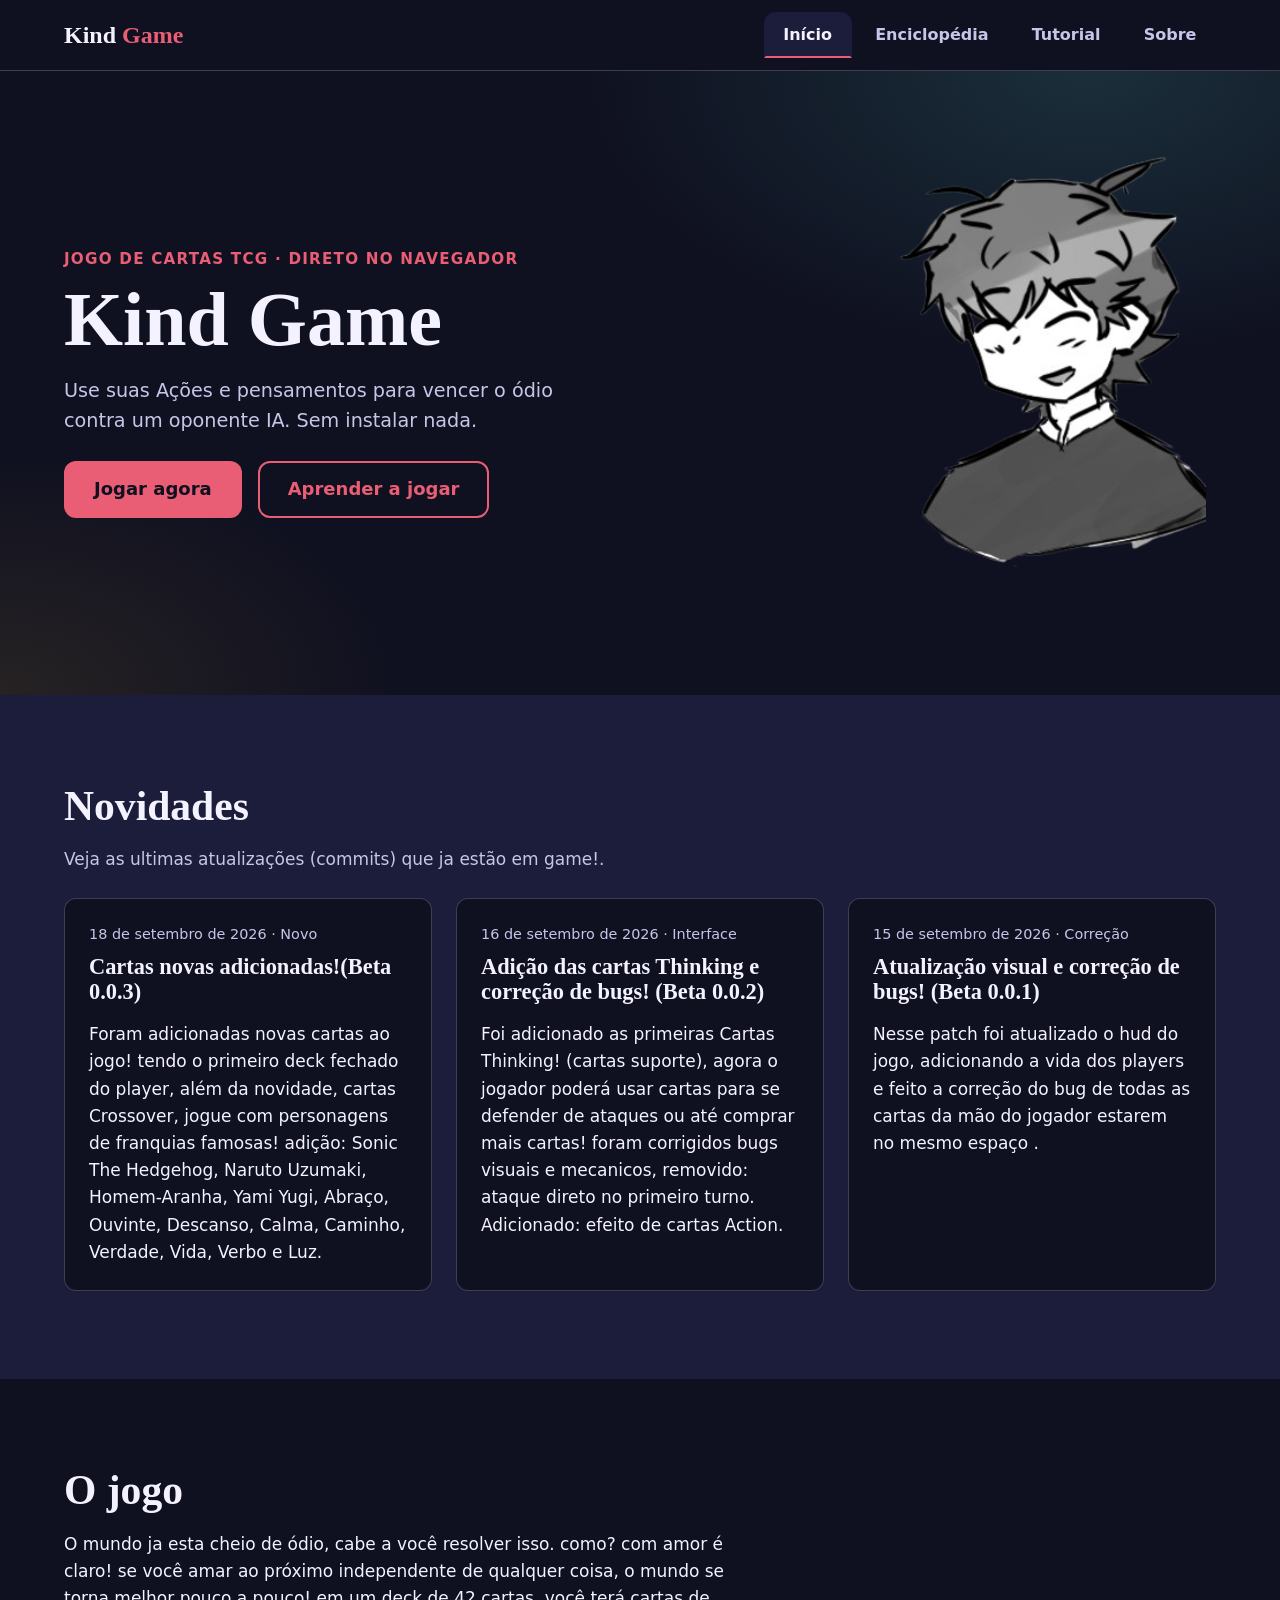
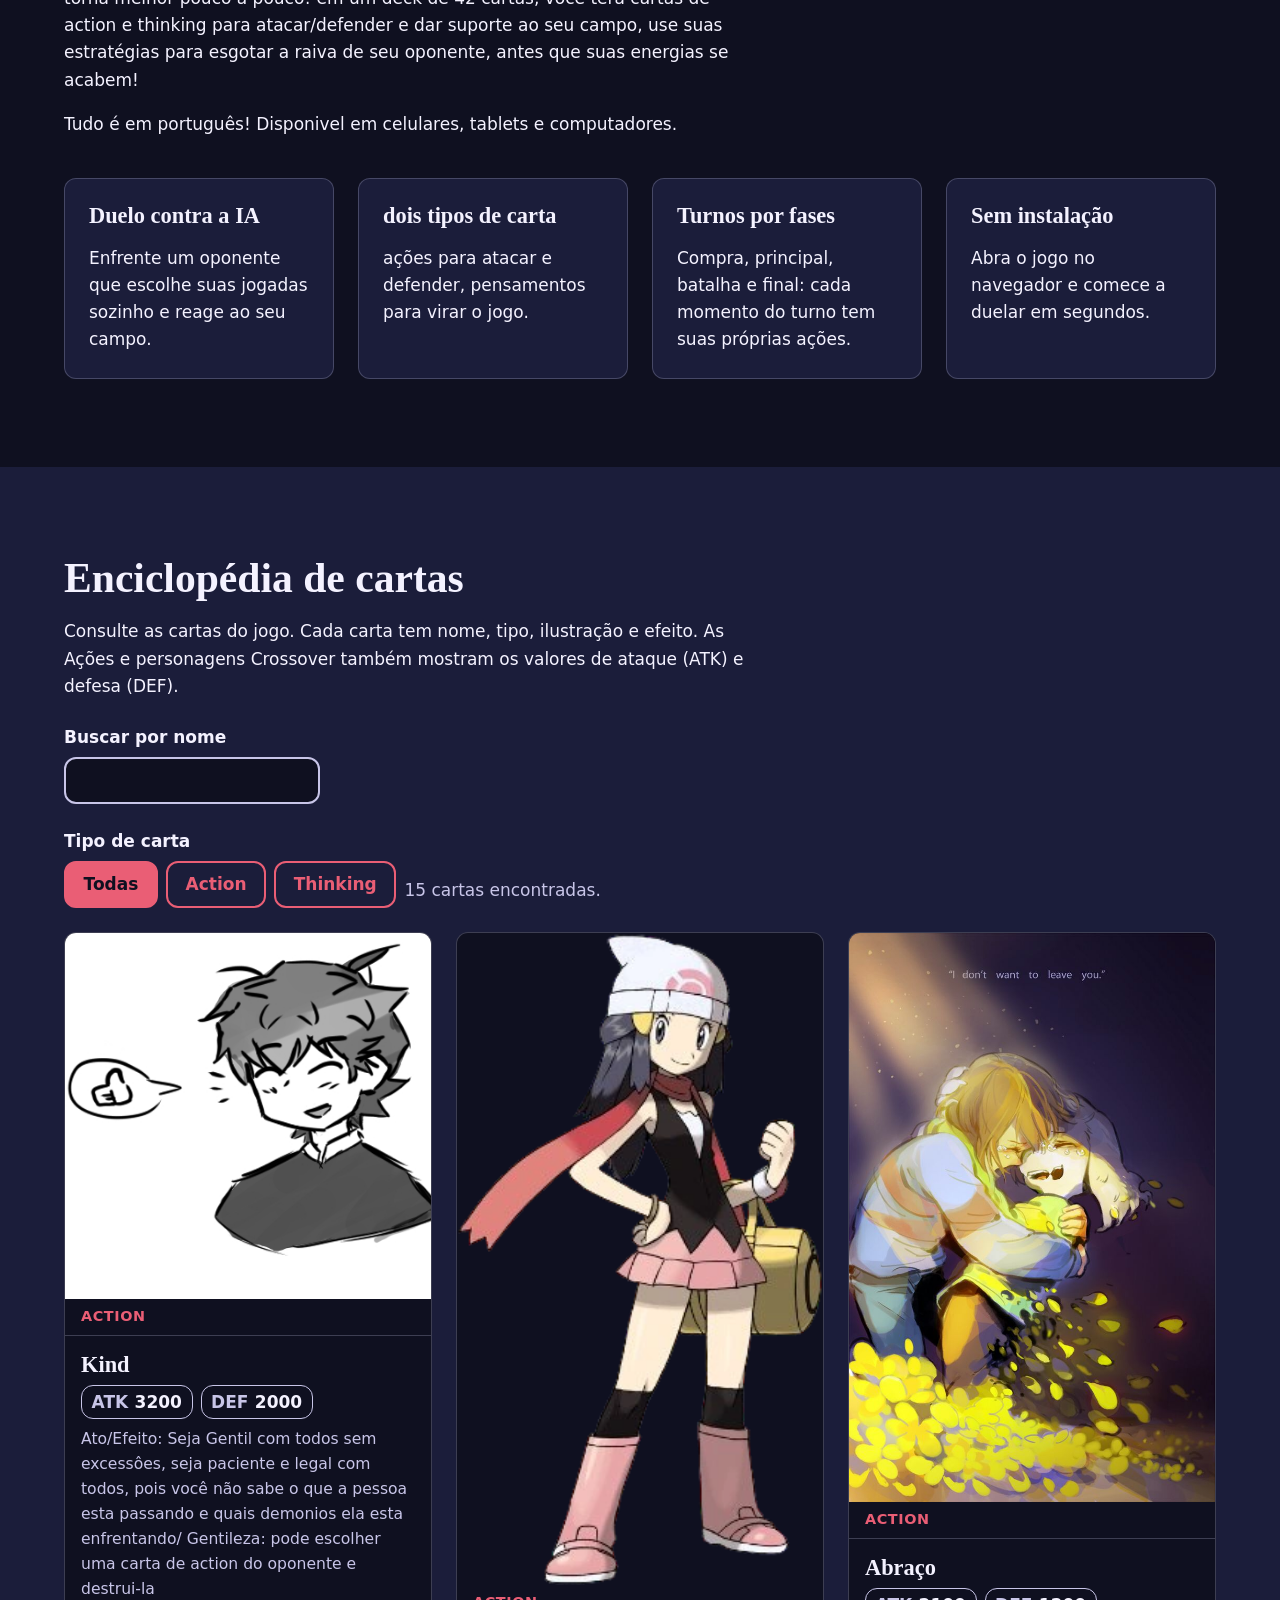
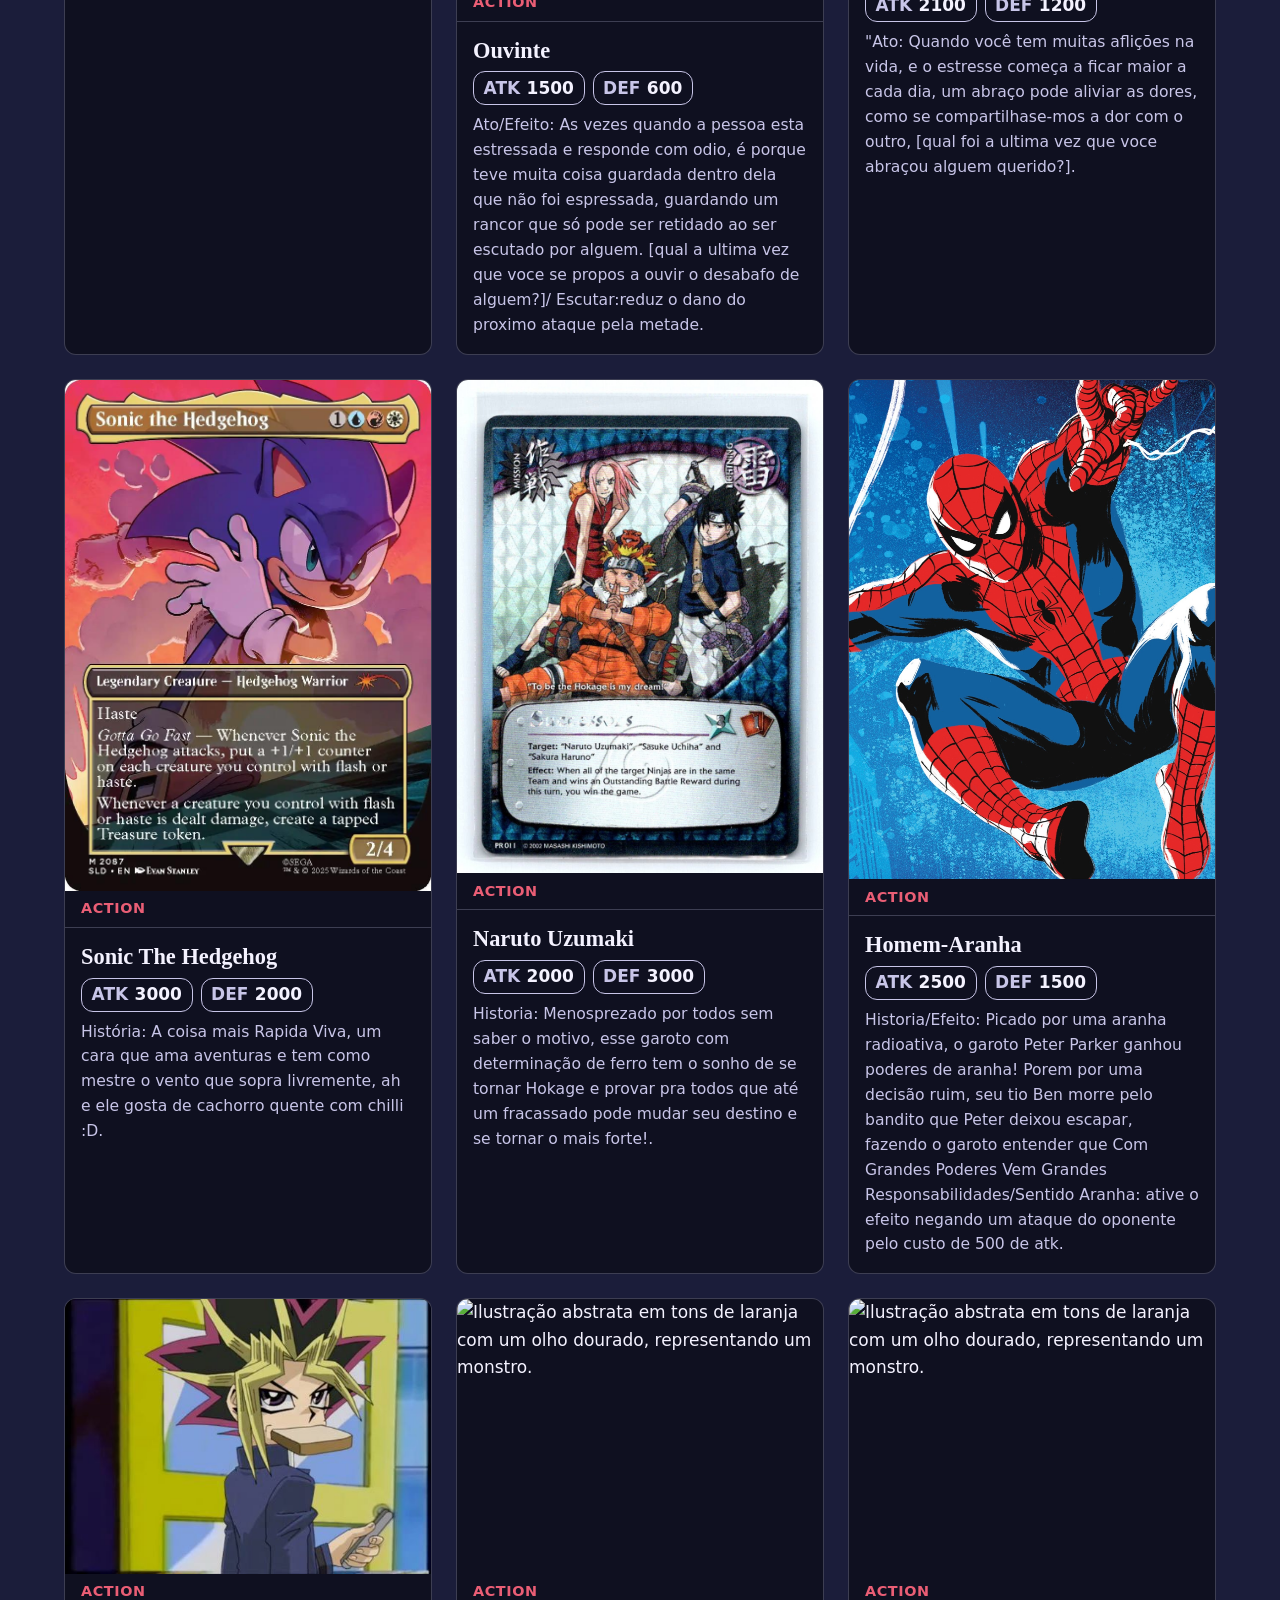
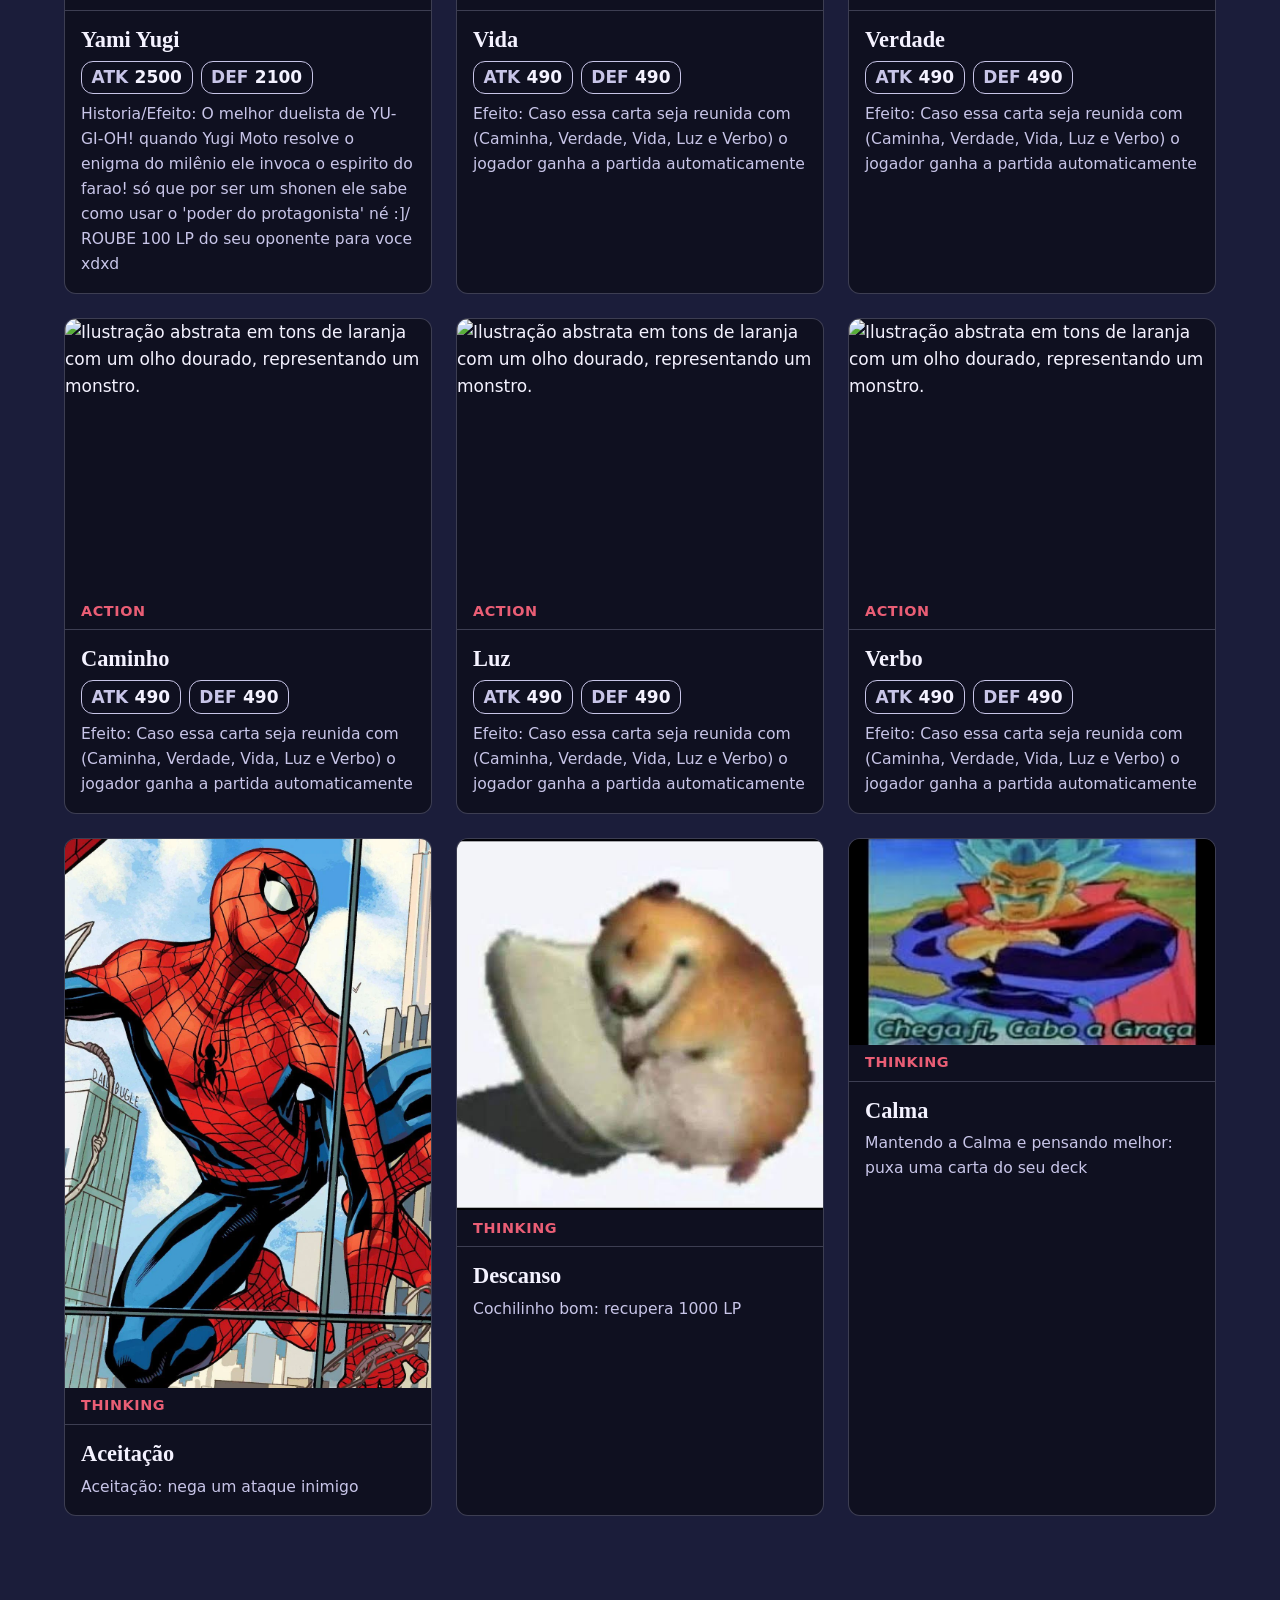
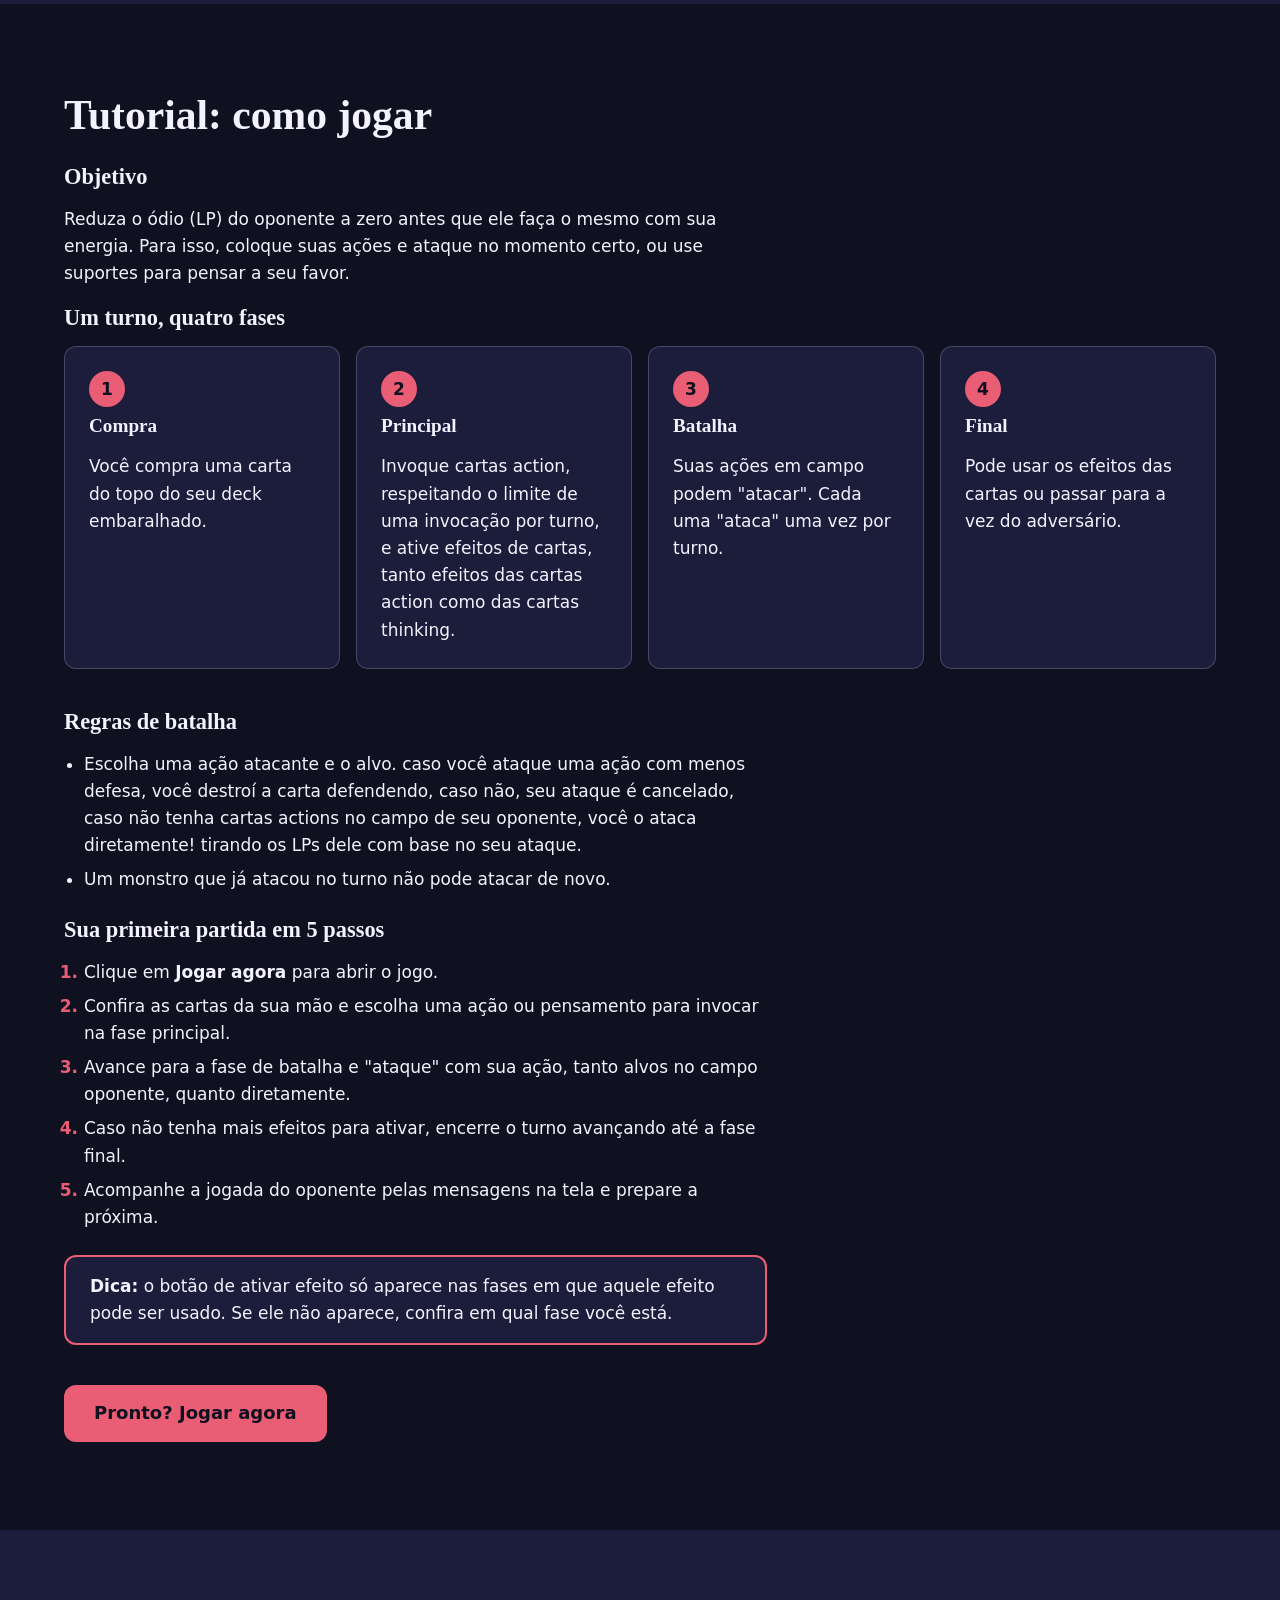
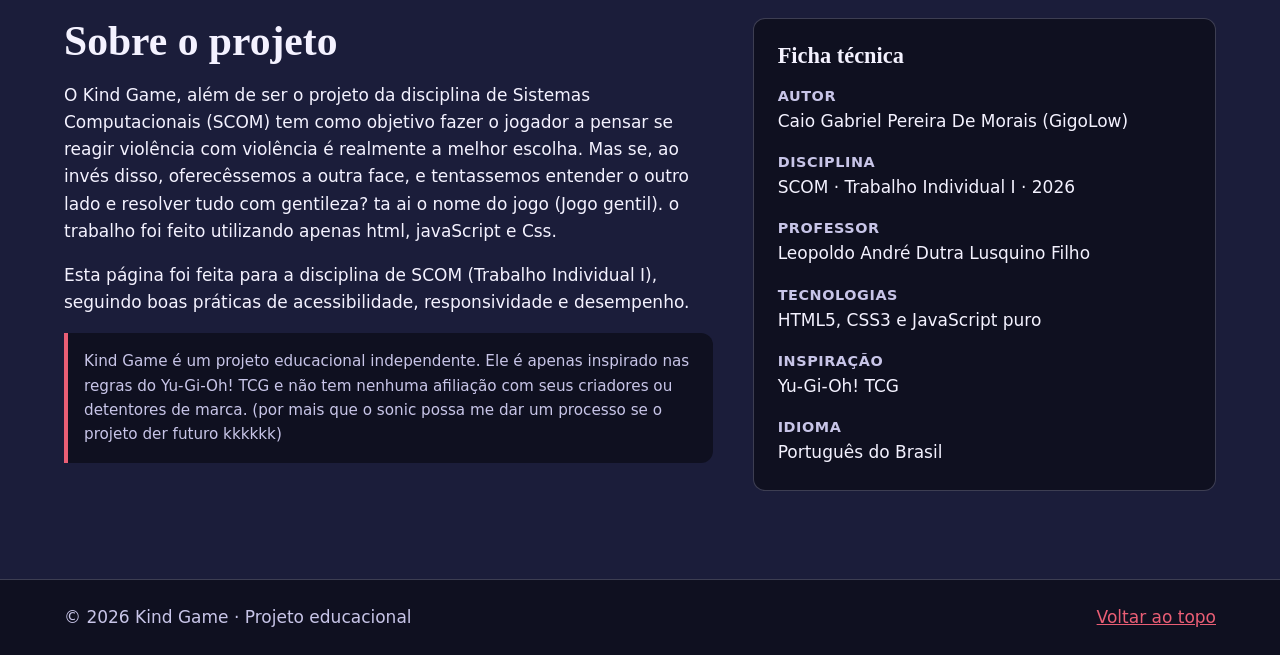
==== Kind Game/homepage.html @ 4939b81d "Nesse commit foi feito a homepage do jogo Kind Game, tendo todas as informações necessarias do jogo," ====
<!DOCTYPE html>
<html lang="pt-BR">
<head>
  <meta charset="utf-8">
  <meta name="viewport" content="width=device-width, initial-scale=1">
  <title>Kind Game </title>
  <meta name="description" content="Kind Game é um jogo de cartas colecionáveis (TCG) para jogar no navegador, inspirado em Yu-Gi-Oh!. Nesse TCG voce não lutara contra algo fisico, mas contra o odio do mundo, sua arma? apenas sua gentileza, e é tudo q você precisa!">
  <meta name="theme-color" content="#0f1020">
  <meta property="og:type" content="website">
  <meta property="og:title" content="Kind Game - Jogo de cartas estratégico no navegador">
  <meta property="og:description" content="use suas Ações e pensamentos para vencer o ódio contra um oponente IA. Sem instalar nada.">
  <link rel="icon" href="images/kind.jpg" type="image/jpg">
  <link rel="stylesheet" href="landing.css">
  <script src="landing.js" defer></script>
</head>
<body>
  <a class="pular-link" href="#conteudo">Ir para o conteúdo principal</a>

  <!-- ===================== CABEÇALHO E NAVEGAÇÃO ===================== -->
  <header class="topo">
    <div class="topo__interno container">
      <a class="marca" href="#inicio">Kind <span class="marca__destaque">Game</span></a>

      <nav class="menu" aria-label="Principal">
        <ul class="menu__lista">
          <li><a class="botao botao--menu" href="#inicio">Início</a></li>
          <li><a class="botao botao--menu" href="#enciclopedia">Enciclopédia</a></li>
          <li><a class="botao botao--menu" href="#tutorial">Tutorial</a></li>
          <li><a class="botao botao--menu" href="#sobre">Sobre</a></li>
        </ul>
      </nav>
    </div>
  </header>

  <main id="conteudo" tabindex="-1">

    <!-- ===================== INÍCIO (HERO) ===================== -->
    <section class="hero" id="inicio" aria-labelledby="titulo-hero">
      <div class="hero__grade container">
        <div class="hero__texto">
          <p class="hero__etiqueta">Jogo de cartas TCG · Direto no navegador</p>
          <h1 id="titulo-hero">Kind Game</h1>
          <p class="hero__lead">Use suas Ações e pensamentos para vencer o ódio contra um oponente IA. Sem instalar nada.</p>
          <div class="hero__acoes">
            <a class="botao botao--primario botao--grande" href="index.html">Jogar agora</a>
            <a class="botao botao--secundario botao--grande" href="#tutorial">Aprender a jogar</a>
          </div>
        </div>

        <div class="hero__imagem">
          <img src="images/kind_br.png" width="480" height="400"
               alt="São dois tipos de cartas a serem utilizadas, actions e thinkings, sendo para ataque e defesa, e suporte respectivamente.">
        </div>
      </div>
    </section>

    <!-- ===================== NOVIDADES ===================== -->
    <section class="secao secao--alt" id="novidades" aria-labelledby="titulo-novidades">
      <div class="container">
        <h2 id="titulo-novidades">Novidades</h2>
        <p class="secao__intro">Veja as ultimas atualizações (commits) que ja estão em game!.</p>

        <div class="grade grade--3">
          

          <article class="cartao">
            <p class="cartao__meta"><time datetime="2026-09-18">18 de setembro de 2026</time> · Novo</p>
            <h3>Cartas novas adicionadas!(Beta 0.0.3)</h3>
            <p>Foram adicionadas novas cartas ao jogo! tendo o primeiro deck fechado do player, além da novidade, cartas Crossover, jogue com personagens de franquias famosas! adição: Sonic The Hedgehog, Naruto Uzumaki, Homem-Aranha, Yami Yugi, Abraço, Ouvinte, Descanso, Calma, Caminho, Verdade, Vida, Verbo e Luz.</p>
          </article>

          <article class="cartao">
            <p class="cartao__meta"><time datetime="2026-09-16">16 de setembro de 2026</time> · Interface</p>
            <h3>Adição das cartas Thinking e correção de bugs! (Beta 0.0.2)</h3>
            <p>Foi adicionado as primeiras Cartas Thinking! (cartas suporte), agora o jogador poderá usar cartas para se defender de ataques ou até comprar mais cartas! foram corrigidos bugs visuais e mecanicos, removido: ataque direto no primeiro turno. Adicionado: efeito de cartas Action.</p>
          </article>

          <article class="cartao">
            <p class="cartao__meta"><time datetime="2026-09-15">15 de setembro de 2026</time> · Correção</p>
            <h3>Atualização visual e correção de bugs! (Beta 0.0.1)</h3>
            <p>Nesse patch foi atualizado o hud do jogo, adicionando a vida dos players e feito a correção do bug de todas as cartas da mão do jogador estarem no mesmo espaço .</p>
          </article>
        </div>
      </div>
    </section>

    <!-- ===================== DESCRIÇÃO DO JOGO ===================== -->
    <section class="secao" id="o-jogo" aria-labelledby="titulo-jogo">
      <div class="container">
        <h2 id="titulo-jogo">O jogo</h2>
        <div class="texto-longo">
          <p>O mundo ja esta cheio de ódio, cabe a você resolver isso. como? com amor é claro! se você amar ao próximo independente de qualquer coisa, o mundo se torna melhor pouco a pouco! em um deck de 42 cartas, você terá cartas de action e thinking para atacar/defender e dar suporte ao seu campo, use suas estratégias para esgotar a raiva de seu oponente, antes que suas energias se acabem! </p>
          <p>Tudo é em português! Disponivel em celulares, tablets e computadores.</p>
        </div>

        <ul class="grade grade--4 lista-recursos">
          <li class="cartao">
            <h3>Duelo contra a IA</h3>
            <p>Enfrente um oponente que escolhe suas jogadas sozinho e reage ao seu campo.</p>
          </li>
          <li class="cartao">
            <h3>dois tipos de carta</h3>
            <p>ações para atacar e defender, pensamentos para virar o jogo.</p>
          </li>
          <li class="cartao">
            <h3>Turnos por fases</h3>
            <p>Compra, principal, batalha e final: cada momento do turno tem suas próprias ações.</p>
          </li>
          <li class="cartao">
            <h3>Sem instalação</h3>
            <p>Abra o jogo no navegador e comece a duelar em segundos.</p>
          </li>
        </ul>
      </div>
    </section>

    <!-- ===================== ENCICLOPÉDIA DE CARTAS ===================== -->
    <section class="secao secao--alt" id="enciclopedia" aria-labelledby="titulo-enciclopedia">
      <div class="container">
        <h2 id="titulo-enciclopedia">Enciclopédia de cartas</h2>
        <div class="texto-longo">
          <p>Consulte as cartas do jogo. Cada carta tem nome, tipo, ilustração e efeito. As Ações e personagens Crossover também mostram os valores de ataque (ATK) e defesa (DEF).</p>
        </div>

        <!-- Os filtros ficam ocultos até o JavaScript carregar (melhoria progressiva). -->
        <form class="filtros" id="filtros" aria-label="Filtrar cartas" hidden>
          <div class="campo">
            <label for="busca-carta">Buscar por nome</label>
            <input type="search" id="busca-carta" name="busca" autocomplete="off">
          </div>

          <fieldset class="filtros__tipos">
            <legend>Tipo de carta</legend>
            <button type="button" class="botao botao--filtro" data-filtro="todas" aria-pressed="true">Todas</button>
            <button type="button" class="botao botao--filtro" data-filtro="Action" aria-pressed="false">Action</button>
            <button type="button" class="botao botao--filtro" data-filtro="pensamentos" aria-pressed="false">Thinking</button>
        </form>
        <p class="filtros__resultado" id="resultado-filtro" role="status"></p>

        <!-- TROCAR: cartas de exemplo. Copie aqui os dados reais do seu catálogo (cards.js). -->
        <div class="grade grade--cartas" id="lista-cartas">

          <article class="carta" data-tipo="Action">
            <figure class="carta__figura">
              <img src="images/kind.jpg" width="320" height="240" loading="lazy"
                   alt="Ilustração abstrata em tons de laranja com um olho dourado, representando um monstro.">
              <figcaption class="carta__tipo">Action </figcaption>
            </figure>
            <div class="carta__corpo">
              <h3 class="carta__nome">Kind</h3>
              <dl class="carta__stats">
                <div><dt>ATK</dt><dd>3200</dd></div>
                <div><dt>DEF</dt><dd>2000</dd></div>
              </dl>
              <p class="carta__efeito">Ato/Efeito: Seja Gentil com todos sem excessôes, seja paciente e legal com todos, pois você não sabe o que a pessoa esta passando e quais demonios ela esta enfrentando/ Gentileza: pode escolher uma carta de action do oponente e destrui-la</p>
            </div>
          </article>

          <article class="carta" data-tipo="Action">
            <figure class="carta__figura">
              <img src="images/escutar.webp" width="320" height="240" loading="lazy"
                   alt="Ilustração abstrata em tons de laranja com um olho dourado, representando um monstro.">
              <figcaption class="carta__tipo">Action</figcaption>
            </figure>
            <div class="carta__corpo">
              <h3 class="carta__nome">Ouvinte</h3>
              <dl class="carta__stats">
                <div><dt>ATK</dt><dd>1500</dd></div>
                <div><dt>DEF</dt><dd>600</dd></div>
              </dl>
              <p class="carta__efeito">Ato/Efeito: As vezes quando a pessoa esta estressada e responde com odio, é porque teve muita coisa guardada dentro dela que não foi espressada, guardando um rancor que só pode ser retidado ao ser escutado por alguem. [qual a ultima vez que voce se propos a ouvir o desabafo de alguem?]/ Escutar:reduz o dano do proximo ataque pela metade.</p>
            </div>
          </article>

          <article class="carta" data-tipo="Action">
            <figure class="carta__figura">
              <img src="images/abraco.jpg" width="320" height="240" loading="lazy"
                   alt="Ilustração abstrata em tons de laranja com um olho dourado, representando um monstro.">
              <figcaption class="carta__tipo">Action</figcaption>
            </figure>
            <div class="carta__corpo">
              <h3 class="carta__nome">Abraço</h3>
              <dl class="carta__stats">
                <div><dt>ATK</dt><dd>2100</dd></div>
                <div><dt>DEF</dt><dd>1200</dd></div>
              </dl>
              <p class="carta__efeito">"Ato: Quando você tem muitas aflições na vida, e o estresse começa a ficar maior a cada dia, um abraço pode aliviar as dores, como se compartilhase-mos a dor com o outro, [qual foi a ultima vez que voce abraçou alguem querido?].</p>
            </div>
          </article>

           <article class="carta" data-tipo="Action">
            <figure class="carta__figura">
              <img src="images/soniccard.jpg" width="320" height="240" loading="lazy"
                   alt="Ilustração abstrata em tons de laranja com um olho dourado, representando um monstro.">
              <figcaption class="carta__tipo">Action</figcaption>
            </figure>
            <div class="carta__corpo">
              <h3 class="carta__nome">Sonic The Hedgehog</h3>
              <dl class="carta__stats">
                <div><dt>ATK</dt><dd>3000</dd></div>
                <div><dt>DEF</dt><dd>2000</dd></div>
              </dl>
              <p class="carta__efeito">História: A coisa mais Rapida Viva, um cara que ama aventuras e tem como mestre o vento que sopra livremente, ah e ele gosta de cachorro quente com chilli :D.</p>
            </div>
          </article>

           <article class="carta" data-tipo="Action">
            <figure class="carta__figura">
              <img src="images/narutocard.jpg" width="320" height="240" loading="lazy"
                   alt="Ilustração abstrata em tons de laranja com um olho dourado, representando um monstro.">
              <figcaption class="carta__tipo">Action</figcaption>
            </figure>
            <div class="carta__corpo">
              <h3 class="carta__nome">Naruto Uzumaki</h3>
              <dl class="carta__stats">
                <div><dt>ATK</dt><dd>2000</dd></div>
                <div><dt>DEF</dt><dd>3000</dd></div>
              </dl>
              <p class="carta__efeito">Historia: Menosprezado por todos sem saber o motivo, esse garoto com determinação de ferro tem o sonho de se tornar Hokage e provar pra todos que até um fracassado pode mudar seu destino e se tornar o mais forte!.</p>
            </div>
          </article>

          <article class="carta" data-tipo="Action">
            <figure class="carta__figura">
              <img src="images/Aranha.webp" width="320" height="240" loading="lazy"
                   alt="Ilustração abstrata em tons de laranja com um olho dourado, representando um monstro.">
              <figcaption class="carta__tipo">Action</figcaption>
            </figure>
            <div class="carta__corpo">
              <h3 class="carta__nome">Homem-Aranha</h3>
              <dl class="carta__stats">
                <div><dt>ATK</dt><dd>2500</dd></div>
                <div><dt>DEF</dt><dd>1500</dd></div>
              </dl>
              <p class="carta__efeito">Historia/Efeito: Picado por uma aranha radioativa, o garoto Peter Parker ganhou poderes de aranha! Porem por uma decisão ruim, seu tio Ben morre pelo bandito que Peter deixou escapar, fazendo o garoto entender que Com Grandes Poderes Vem Grandes Responsabilidades/Sentido Aranha: ative o efeito negando um ataque do oponente pelo custo de 500 de atk.</p>
            </div>
          </article>

           <article class="carta" data-tipo="Action">
            <figure class="carta__figura">
              <img src="images/YUGI.jpg" width="320" height="240" loading="lazy"
                   alt="Ilustração abstrata em tons de laranja com um olho dourado, representando um monstro.">
              <figcaption class="carta__tipo">Action</figcaption>
            </figure>
            <div class="carta__corpo">
              <h3 class="carta__nome">Yami Yugi</h3>
              <dl class="carta__stats">
                <div><dt>ATK</dt><dd>2500</dd></div>
                <div><dt>DEF</dt><dd>2100</dd></div>
              </dl>
              <p class="carta__efeito">Historia/Efeito: O melhor duelista de YU-GI-OH! quando Yugi Moto resolve o enigma do milênio ele invoca o espirito do farao! só que por ser um shonen ele sabe como usar o 'poder do protagonista' né :]/ ROUBE 100 LP do seu oponente para voce xdxd</p>
            </div>
          </article>

           <article class="carta" data-tipo="Action">
            <figure class="carta__figura">
              <img src="images/vida.jpg" width="320" height="240" loading="lazy"
                   alt="Ilustração abstrata em tons de laranja com um olho dourado, representando um monstro.">
              <figcaption class="carta__tipo">Action</figcaption>
            </figure>
            <div class="carta__corpo">
              <h3 class="carta__nome">Vida</h3>
              <dl class="carta__stats">
                <div><dt>ATK</dt><dd>490</dd></div>
                <div><dt>DEF</dt><dd>490</dd></div>
              </dl>
              <p class="carta__efeito">Efeito: Caso essa carta seja reunida com (Caminha, Verdade, Vida, Luz e Verbo) o jogador ganha a partida automaticamente</p>
            </div>
          </article>

           <article class="carta" data-tipo="Action">
            <figure class="carta__figura">
              <img src="images/verdade.jpg" width="320" height="240" loading="lazy"
                   alt="Ilustração abstrata em tons de laranja com um olho dourado, representando um monstro.">
              <figcaption class="carta__tipo">Action</figcaption>
            </figure>
            <div class="carta__corpo">
              <h3 class="carta__nome">Verdade</h3>
              <dl class="carta__stats">
                <div><dt>ATK</dt><dd>490</dd></div>
                <div><dt>DEF</dt><dd>490</dd></div>
              </dl>
              <p class="carta__efeito">Efeito: Caso essa carta seja reunida com (Caminha, Verdade, Vida, Luz e Verbo) o jogador ganha a partida automaticamente</p>
            </div>
          </article>

           <article class="carta" data-tipo="Action">
            <figure class="carta__figura">
              <img src="images/caminho.jpg" width="320" height="240" loading="lazy"
                   alt="Ilustração abstrata em tons de laranja com um olho dourado, representando um monstro.">
              <figcaption class="carta__tipo">Action</figcaption>
            </figure>
            <div class="carta__corpo">
              <h3 class="carta__nome">Caminho</h3>
              <dl class="carta__stats">
                <div><dt>ATK</dt><dd>490</dd></div>
                <div><dt>DEF</dt><dd>490</dd></div>
              </dl>
              <p class="carta__efeito">Efeito: Caso essa carta seja reunida com (Caminha, Verdade, Vida, Luz e Verbo) o jogador ganha a partida automaticamente</p>
            </div>
          </article>

           <article class="carta" data-tipo="Action">
            <figure class="carta__figura">
              <img src="images/luz.jpg" width="320" height="240" loading="lazy"
                   alt="Ilustração abstrata em tons de laranja com um olho dourado, representando um monstro.">
              <figcaption class="carta__tipo">Action</figcaption>
            </figure>
            <div class="carta__corpo">
              <h3 class="carta__nome">Luz</h3>
              <dl class="carta__stats">
                <div><dt>ATK</dt><dd>490</dd></div>
                <div><dt>DEF</dt><dd>490</dd></div>
              </dl>
              <p class="carta__efeito">Efeito: Caso essa carta seja reunida com (Caminha, Verdade, Vida, Luz e Verbo) o jogador ganha a partida automaticamente</p>
            </div>
          </article>

           <article class="carta" data-tipo="Action">
            <figure class="carta__figura">
              <img src="images/verbo.jpg" width="320" height="240" loading="lazy"
                   alt="Ilustração abstrata em tons de laranja com um olho dourado, representando um monstro.">
              <figcaption class="carta__tipo">Action</figcaption>
            </figure>
            <div class="carta__corpo">
              <h3 class="carta__nome">Verbo</h3>
              <dl class="carta__stats">
                <div><dt>ATK</dt><dd>490</dd></div>
                <div><dt>DEF</dt><dd>490</dd></div>
              </dl>
              <p class="carta__efeito">Efeito: Caso essa carta seja reunida com (Caminha, Verdade, Vida, Luz e Verbo) o jogador ganha a partida automaticamente</p>
            </div>
          </article>

          <article class="carta" data-tipo="pensamentos">
            <figure class="carta__figura">
              <img src="images/aceitacao.webp" width="320" height="240" loading="lazy"
                   alt="Ilustração abstrata em tons de verde-água com uma estrela de cinco pontas dentro de círculos, representando uma magia.">
              <figcaption class="carta__tipo">Thinking</figcaption>
            </figure>
            <div class="carta__corpo">
              <h3 class="carta__nome">Aceitação</h3>
              <p class="carta__efeito">Aceitação: nega um ataque inimigo</p>
            </div>
          </article>

          <article class="carta" data-tipo="pensamentos">
            <figure class="carta__figura">
              <img src="images/descanso.jpg" width="320" height="240" loading="lazy"
                   alt="Ilustração abstrata em tons de verde-água com uma estrela de cinco pontas dentro de círculos, representando uma magia.">
              <figcaption class="carta__tipo">Thinking</figcaption>
            </figure>
            <div class="carta__corpo">
              <h3 class="carta__nome">Descanso</h3>
              <p class="carta__efeito">Cochilinho bom: recupera 1000 LP</p>
            </div>
          </article>

          <article class="carta" data-tipo="pensamentos">
            <figure class="carta__figura">
              <img src="images/calma.jpg" width="320" height="240" loading="lazy"
                   alt="Ilustração abstrata em tons de roxo com um círculo escuro cercado de pontas, representando uma armadilha.">
              <figcaption class="carta__tipo">Thinking</figcaption>
            </figure>
            <div class="carta__corpo">
              <h3 class="carta__nome">Calma</h3>
              <p class="carta__efeito">Mantendo a Calma e pensando melhor: puxa uma carta do seu deck</p>
            </div>
          </article>

        </div>
      </div>
    </section>

    <!-- ===================== TUTORIAL / COMO JOGAR ===================== -->
    <section class="secao" id="tutorial" aria-labelledby="titulo-tutorial">
      <div class="container">
        <h2 id="titulo-tutorial">Tutorial: como jogar</h2>

        <div class="texto-longo">
          <h3>Objetivo</h3>
          <p>Reduza o ódio (LP) do oponente a zero antes que ele faça o mesmo com sua energia. Para isso, coloque suas ações e ataque no momento certo, ou use suportes para pensar a seu favor.</p>
        </div>

        <h3>Um turno, quatro fases</h3>
        <ol class="fases" role="list">
          <li class="cartao">
            <h4>Compra</h4>
            <p>Você compra uma carta do topo do seu deck embaralhado.</p>
          </li>
          <li class="cartao">
            <h4>Principal</h4>
            <p>Invoque cartas action, respeitando o limite de uma invocação por turno, e ative efeitos de cartas, tanto efeitos das cartas action como das cartas thinking.</p>
          </li>
          <li class="cartao">
            <h4>Batalha</h4>
            <p>Suas ações em campo podem "atacar". Cada uma "ataca" uma vez por turno.</p>
          </li>
          <li class="cartao">
            <h4>Final</h4>
            <p>Pode usar os efeitos das cartas ou passar para a vez do adversário.</p>
          </li>
        </ol>

        <div class="texto-longo">
          <h3>Regras de batalha</h3>
          <ul>
            <li>Escolha uma ação atacante e o alvo. caso você ataque uma ação com menos defesa, você destroí a carta defendendo, caso não, seu ataque é cancelado, caso não tenha cartas actions no campo de seu oponente, você o ataca diretamente! tirando os LPs dele com base no seu ataque.</li>
            <li>Um monstro que já atacou no turno não pode atacar de novo.</li>
          </ul>

          <h3>Sua primeira partida em 5 passos</h3>
          <ol class="passos">
            <li>Clique em <strong>Jogar agora</strong> para abrir o jogo.</li>
            <li>Confira as cartas da sua mão e escolha uma ação ou pensamento para invocar na fase principal.</li>
            <li>Avance para a fase de batalha e "ataque" com sua ação, tanto alvos no campo oponente, quanto diretamente.</li>
            <li>Caso não tenha mais efeitos para ativar, encerre o turno avançando até a fase final.</li>
            <li>Acompanhe a jogada do oponente pelas mensagens na tela e prepare a próxima.</li>
          </ol>
        </div>

        <aside class="dica">
          <p><strong>Dica:</strong> o botão de ativar efeito só aparece nas fases em que aquele efeito pode ser usado. Se ele não aparece, confira em qual fase você está.</p>
        </aside>

        <p class="tutorial__cta">
          <a class="botao botao--primario botao--grande" href="index.html">Pronto? Jogar agora</a>
        </p>
      </div>
    </section>

    <!-- ===================== SOBRE ===================== -->
    <section class="secao secao--alt" id="sobre" aria-labelledby="titulo-sobre">
      <div class="container sobre__grade">
        <div class="texto-longo">
          <h2 id="titulo-sobre">Sobre o projeto</h2>
          <p>O Kind Game, além de ser o projeto da disciplina de Sistemas Computacionais (SCOM) tem como objetivo fazer o jogador a pensar se reagir violência com violência é realmente a melhor escolha. Mas se, ao invés disso, oferecêssemos a outra face, e tentassemos entender o outro lado e resolver tudo com gentileza? ta ai o nome do jogo (Jogo gentil). o trabalho foi feito utilizando apenas html, javaScript e Css. </p>
          <p>Esta página foi feita para a disciplina de SCOM (Trabalho Individual I), seguindo boas práticas de acessibilidade, responsividade e desempenho.</p>
          <p class="aviso">Kind Game é um projeto educacional independente. Ele é apenas inspirado nas regras do Yu-Gi-Oh! TCG e não tem nenhuma afiliação com seus criadores ou detentores de marca. (por mais que o sonic possa me dar um processo se o projeto der futuro kkkkkk)</p>
        </div>

        <div class="cartao">
          <h3>Ficha técnica</h3>
          <dl class="ficha">
            <div><dt>Autor</dt><dd>Caio Gabriel Pereira De Morais (GigoLow)</dd></div>
            <div><dt>Disciplina</dt><dd>SCOM · Trabalho Individual I · 2026</dd></div>
             <div><dt>Professor</dt><dd>Leopoldo André Dutra Lusquino Filho</dd></div>
            <div><dt>Tecnologias</dt><dd>HTML5, CSS3 e JavaScript puro</dd></div>
            <div><dt>Inspiração</dt><dd>Yu-Gi-Oh! TCG</dd></div>
            <div><dt>Idioma</dt><dd>Português do Brasil</dd></div>
          </dl>
        </div>
      </div>
    </section>

  </main>

  <!-- ===================== RODAPÉ ===================== -->
  <footer class="rodape">
    <div class="rodape__interno container">
      <p>© 2026 Kind Game · Projeto educacional</p>
      <p><a href="#inicio">Voltar ao topo</a></p>
    </div>
  </footer>
</body>
</html>
---- Kind Game/landing.css ----
/* ==========================================================================
   Kind Game – Landing page
   Índice
   1. Variáveis (design tokens)
   2. Reset e base
   3. Tipografia
   4. Layout (container, grades, seções)
   5. Botões
   6. Cabeçalho e navegação
   7. Hero (início)
   8. Cartões (novidades, recursos, fases)
   9. Enciclopédia (filtros e cartas)
   10. Tutorial e Sobre
   11. Rodapé
   12. Responsividade (mobile-first)
   13. Preferências do usuário (movimento reduzido)
   ========================================================================== */


/* ==========================================================================
   1. VARIÁVEIS (design tokens)
   Paleta com 6 cores principais + 2 famílias tipográficas.
   ========================================================================== */
:root {
  /* Cores */
  --cor-fundo: #0f1020;
  --cor-superficie: #1b1d3a;
  --cor-texto: #f4f2ff;
  --cor-texto-suave: #c8c5e8;
  --cor-destaque: #ea5e75;   /* dourado: ações principais */
  --cor-apoio: #ea5e75;      /* ciano: foco, links e ações secundárias */

  /* Bordas e raios */
  --borda: 1px solid rgba(200, 197, 232, 0.25);
  --raio: 0.75rem;

  /* Tipografia */
  --fonte-titulo: Georgia, "Times New Roman", serif;
  --fonte-corpo: system-ui, -apple-system, "Segoe UI", Roboto, Arial, sans-serif;

  /* Espaçamentos */
  --espaco-1: 0.5rem;
  --espaco-2: 1rem;
  --espaco-3: 1.5rem;
  --espaco-4: 2.5rem;
  --espaco-secao: clamp(3rem, 8vw, 5.5rem);

  /* Deslocamento das âncoras (evita o título colar no topo) */
  --offset-ancora: 1rem;
}


/* ==========================================================================
   2. RESET E BASE
   ========================================================================== */
*,
*::before,
*::after {
  box-sizing: border-box;
}

html {
  scroll-padding-top: var(--offset-ancora);
}

body {
  margin: 0;
  background: var(--cor-fundo);
  color: var(--cor-texto);
  font-family: var(--fonte-corpo);
  font-size: 1.0625rem;      /* 17px: acima do mínimo de 16px */
  line-height: 1.6;
}

img {
  display: block;
  max-width: 100%;
  height: auto;
}

/* O atributo hidden precisa vencer regras de display definidas abaixo */
[hidden] {
  display: none !important;
}

a {
  color: var(--cor-apoio);
}

/* Foco visível e consistente em todos os elementos interativos */
:focus-visible {
  outline: 3px solid var(--cor-apoio);
  outline-offset: 3px;
}

/* <main> recebe foco só via link "pular"; não é interativo, então sem contorno */
main:focus {
  outline: none;
}


/* ==========================================================================
   3. TIPOGRAFIA
   Escala clara entre níveis de título.
   ========================================================================== */
h1,
h2,
h3,
h4 {
  margin: 0 0 var(--espaco-2);
  font-family: var(--fonte-titulo);
  line-height: 1.15;
  color: var(--cor-texto);
}

h1 {
  font-size: clamp(2.75rem, 8vw, 4.75rem);
  line-height: 1.05;
}

h2 {
  font-size: clamp(1.9rem, 4.5vw, 2.6rem);
}

h3 {
  font-size: 1.4rem;
}

h4 {
  font-size: 1.2rem;
}

p {
  margin: 0 0 1em;
}

.texto-longo {
  max-width: 65ch;           /* linhas entre 45 e 90 caracteres */
}

.texto-longo h3 {
  margin-top: var(--espaco-3);
}

.texto-longo ul,
.texto-longo ol {
  margin: 0 0 1em;
  padding-left: 1.25rem;
}

.texto-longo li + li {
  margin-top: 0.4em;
}

.aviso {
  padding: var(--espaco-2);
  border-left: 4px solid var(--cor-destaque);
  border-radius: 0 var(--raio) var(--raio) 0;
  background: var(--cor-fundo);
  color: var(--cor-texto-suave);
  font-size: 0.95rem;
}


/* ==========================================================================
   4. LAYOUT
   ========================================================================== */
.container {
  width: min(100% - 2rem, 72rem);
  margin-inline: auto;
}

.secao {
  --fundo-cartao: var(--cor-superficie);
  padding-block: var(--espaco-secao);
}

/* Seções alternadas: o fundo do cartão inverte para manter o contraste visual */
.secao--alt {
  --fundo-cartao: var(--cor-fundo);
  background: var(--cor-superficie);
}

.secao__intro {
  max-width: 65ch;
  color: var(--cor-texto-suave);
}

.grade {
  display: grid;
  gap: var(--espaco-3);
  margin-top: var(--espaco-3);
  padding: 0;
  list-style: none;
}

/* Link "pular para o conteúdo" – visível apenas ao receber foco */
.pular-link {
  position: absolute;
  top: 0;
  left: 1rem;
  z-index: 100;
  padding: 0.75rem 1rem;
  border-radius: 0 0 var(--raio) var(--raio);
  background: var(--cor-destaque);
  color: var(--cor-fundo);
  font-weight: 700;
  transform: translateY(-120%);
}

.pular-link:focus {
  transform: translateY(0);
}


/* ==========================================================================
   5. BOTÕES
   Um único componente (.botao) com variações por modificador.
   ========================================================================== */
.botao {
  display: inline-flex;
  align-items: center;
  justify-content: center;
  min-height: 2.75rem;       /* alvo de toque confortável */
  padding: 0.5rem 1.1rem;
  border: 2px solid transparent;
  border-radius: var(--raio);
  font: inherit;
  font-weight: 700;
  text-decoration: none;
  cursor: pointer;
  transition: transform 0.15s ease, background-color 0.15s ease, color 0.15s ease, border-color 0.15s ease;
}

.botao:hover {
  transform: translateY(-2px);
}

.botao--grande {
  min-height: 3.25rem;
  padding: 0.75rem 1.75rem;
  font-size: 1.125rem;
}

/* Ação principal (jogar) */
.botao--primario {
  background: var(--cor-destaque);
  color: var(--cor-fundo);
}

.botao--primario:hover {
  background: var(--cor-texto);
}

/* Ação secundária */
.botao--secundario,
.botao--filtro {
  border-color: var(--cor-apoio);
  background: transparent;
  color: var(--cor-apoio);
}

.botao--secundario:hover,
.botao--filtro:hover,
.botao--filtro[aria-pressed="true"] {
  background: var(--cor-apoio);
  color: var(--cor-fundo);
}

/* Botões da navegação principal (compactos no celular para caber em uma linha) */
.botao--menu {
  padding-inline: 0.4rem;
  background: transparent;
  color: var(--cor-texto-suave);
  font-size: 0.9rem;
}

.botao--menu:hover {
  border-color: rgba(200, 197, 232, 0.5);
  color: var(--cor-texto);
}

/* Página/seção atual: cor + sublinhado (não depende só de cor) */
.botao--menu[aria-current="location"] {
  border-bottom-color: var(--cor-destaque);
  border-radius: var(--raio) var(--raio) 0 0;
  background: var(--cor-superficie);
  color: var(--cor-texto);
}


/* ==========================================================================
   6. CABEÇALHO E NAVEGAÇÃO
   ========================================================================== */
.topo {
  background: var(--cor-fundo);
  border-bottom: var(--borda);
}

.topo__interno {
  display: flex;
  flex-wrap: wrap;
  align-items: center;
  justify-content: space-between;
  gap: var(--espaco-1) var(--espaco-3);
  padding-block: 0.75rem;
}

.marca {
  font-family: var(--fonte-titulo);
  font-size: 1.5rem;
  font-weight: 700;
  color: var(--cor-texto);
  text-decoration: none;
}

.marca__destaque {
  color: var(--cor-destaque);
}

/* No celular o menu ocupa a linha inteira e distribui os botões */
.menu {
  flex-basis: 100%;
}

.menu__lista {
  display: flex;
  flex-wrap: wrap;
  justify-content: space-between;
  gap: 0.25rem;
  margin: 0;
  padding: 0;
  list-style: none;
}


/* ==========================================================================
   7. HERO (INÍCIO)
   ========================================================================== */
.hero {
  padding-block: clamp(2rem, 6vw, 4.5rem);
  background:
    radial-gradient(50rem 28rem at 85% 0%, rgba(94, 234, 212, 0.14), transparent 65%),
    radial-gradient(40rem 24rem at 0% 100%, rgba(245, 197, 66, 0.1), transparent 65%),
    var(--cor-fundo);
}

.hero__grade {
  display: grid;
  gap: var(--espaco-4);
  align-items: center;
}

.hero__etiqueta {
  margin-bottom: var(--espaco-1);
  color: var(--cor-apoio);
  font-size: 0.95rem;
  font-weight: 700;
  letter-spacing: 0.08em;
  text-transform: uppercase;
}

.hero__lead {
  max-width: 34rem;
  margin-bottom: var(--espaco-3);
  color: var(--cor-texto-suave);
  font-size: 1.2rem;
}

.hero__acoes {
  display: flex;
  flex-wrap: wrap;
  gap: var(--espaco-2);
}

.hero__imagem img {
  width: min(100%, 30rem);
  margin-inline: auto;
}


/* ==========================================================================
   8. CARTÕES (novidades, recursos, fases)
   ========================================================================== */
.cartao {
  padding: var(--espaco-3);
  border: var(--borda);
  border-radius: var(--raio);
  background: var(--fundo-cartao);
}

.cartao p:last-child {
  margin-bottom: 0;
}

.cartao__meta {
  margin-bottom: var(--espaco-1);
  color: var(--cor-texto-suave);
  font-size: 0.9rem;
}

.lista-recursos {
  margin-block: var(--espaco-4) 0;
}

.fases {
  display: grid;
  gap: var(--espaco-2);
  margin: var(--espaco-2) 0 var(--espaco-4);
  padding: 0;
  list-style: none;
  counter-reset: fase;
}

.fases li {
  counter-increment: fase;
}

/* Número da fase gerado por CSS; a lista continua sendo uma <ol> semântica */
.fases li::before {
  content: counter(fase);
  display: grid;
  place-items: center;
  width: 2.25rem;
  height: 2.25rem;
  margin-bottom: var(--espaco-1);
  border-radius: 50%;
  background: var(--cor-destaque);
  color: var(--cor-fundo);
  font-weight: 700;
}


/* ==========================================================================
   9. ENCICLOPÉDIA (filtros e cartas)
   ========================================================================== */
.filtros {
  display: flex;
  flex-wrap: wrap;
  align-items: flex-end;
  gap: var(--espaco-3);
  margin-top: var(--espaco-3);
}

.campo {
  display: flex;
  flex-direction: column;
  gap: 0.35rem;
  min-width: min(100%, 16rem);
}

.campo label,
.filtros__tipos legend {
  font-weight: 700;
}

.campo input {
  min-height: 2.75rem;
  padding: 0.5rem 0.75rem;
  border: 2px solid var(--cor-texto-suave);
  border-radius: var(--raio);
  background: var(--cor-fundo);
  color: var(--cor-texto);
  font: inherit;
}

.filtros__tipos {
  display: flex;
  flex-wrap: wrap;
  gap: var(--espaco-1);
  margin: 0;
  padding: 0;
  border: 0;
}

.filtros__tipos legend {
  width: 100%;
  margin-bottom: 0.35rem;
  padding: 0;
}

.filtros__resultado {
  min-height: 1.6em;
  margin: var(--espaco-2) 0 0;
  color: var(--cor-texto-suave);
}

.grade--cartas {
  margin-top: var(--espaco-2);
}

.carta {
  display: flex;
  flex-direction: column;
  overflow: hidden;
  border: var(--borda);
  border-radius: var(--raio);
  background: var(--fundo-cartao);
  transition: transform 0.15s ease, border-color 0.15s ease;
}

.carta:hover {
  transform: translateY(-3px);
  border-color: var(--cor-destaque);
}

.carta__figura {
  margin: 0;
}

.carta__figura img {
  width: 100%;
}

.carta__tipo {
  padding: 0.4rem var(--espaco-2);
  border-bottom: var(--borda);
  color: var(--cor-destaque);
  font-size: 0.9rem;
  font-weight: 700;
  letter-spacing: 0.04em;
  text-transform: uppercase;
}

.carta__corpo {
  padding: var(--espaco-2);
}

.carta__nome {
  margin-bottom: var(--espaco-1);
}

.carta__stats {
  display: flex;
  gap: var(--espaco-1);
  margin: 0 0 var(--espaco-1);
}

.carta__stats div {
  display: flex;
  gap: 0.4rem;
  padding: 0.15rem 0.6rem;
  border: 1px solid var(--cor-texto-suave);
  border-radius: var(--raio);
}

.carta__stats dt {
  color: var(--cor-texto-suave);
  font-weight: 700;
}

.carta__stats dd {
  margin: 0;
  font-weight: 700;
}

.carta__efeito {
  margin: 0;
  color: var(--cor-texto-suave);
  font-size: 0.975rem;
}


/* ==========================================================================
   10. TUTORIAL E SOBRE
   ========================================================================== */
.passos li::marker {
  color: var(--cor-destaque);
  font-weight: 700;
}

.dica {
  max-width: 65ch;
  margin-top: var(--espaco-3);
  padding: var(--espaco-2) var(--espaco-3);
  border: 2px solid var(--cor-apoio);
  border-radius: var(--raio);
  background: var(--cor-superficie);
}

.dica p {
  margin: 0;
}

.tutorial__cta {
  margin: var(--espaco-4) 0 0;
}

.sobre__grade {
  display: grid;
  gap: var(--espaco-4);
  align-items: start;
}

.ficha {
  display: grid;
  gap: var(--espaco-2);
  margin: 0;
}

.ficha dt {
  color: var(--cor-texto-suave);
  font-size: 0.9rem;
  font-weight: 700;
  letter-spacing: 0.04em;
  text-transform: uppercase;
}

.ficha dd {
  margin: 0;
}


/* ==========================================================================
   11. RODAPÉ
   ========================================================================== */
.rodape {
  padding-block: var(--espaco-3);
  border-top: var(--borda);
  background: var(--cor-fundo);
  color: var(--cor-texto-suave);
}

.rodape__interno {
  display: flex;
  flex-wrap: wrap;
  justify-content: space-between;
  gap: var(--espaco-1) var(--espaco-3);
}

.rodape p {
  margin: 0;
}


/* ==========================================================================
   12. RESPONSIVIDADE (mobile-first)
   Base = celular. Os blocos abaixo só acrescentam regras para telas maiores.
   ========================================================================== */

/* Tablet pequeno: ≥ 40em (640px) */
@media (min-width: 40em) {
  .botao--menu {
    padding-inline: 1.1rem;
    font-size: 1rem;
  }

  .menu {
    flex-basis: auto;
  }

  .menu__lista {
    justify-content: flex-start;
  }

  .grade--3,
  .grade--4,
  .grade--cartas {
    grid-template-columns: repeat(2, 1fr);
  }

  .fases {
    grid-template-columns: repeat(2, 1fr);
  }
}

/* Tablet grande / desktop pequeno: ≥ 56em (896px) */
@media (min-width: 56em) {
  :root {
    --offset-ancora: 5.5rem;
  }

  /* Cabeçalho fixo no topo para navegar de qualquer ponto da página */
  .topo {
    position: sticky;
    top: 0;
    z-index: 50;
  }

  .hero__grade {
    grid-template-columns: 1.1fr 0.9fr;
  }

  .grade--3,
  .grade--cartas {
    grid-template-columns: repeat(3, 1fr);
  }

  .grade--4,
  .fases {
    grid-template-columns: repeat(4, 1fr);
  }

  .sobre__grade {
    grid-template-columns: 1.4fr 1fr;
  }
}


/* ==========================================================================
   13. PREFERÊNCIAS DO USUÁRIO
   ========================================================================== */
@media (prefers-reduced-motion: no-preference) {
  html {
    scroll-behavior: smooth;
  }
}

@media (prefers-reduced-motion: reduce) {
  .botao,
  .carta {
    transition: none;
  }

  .botao:hover,
  .carta:hover {
    transform: none;
  }
}
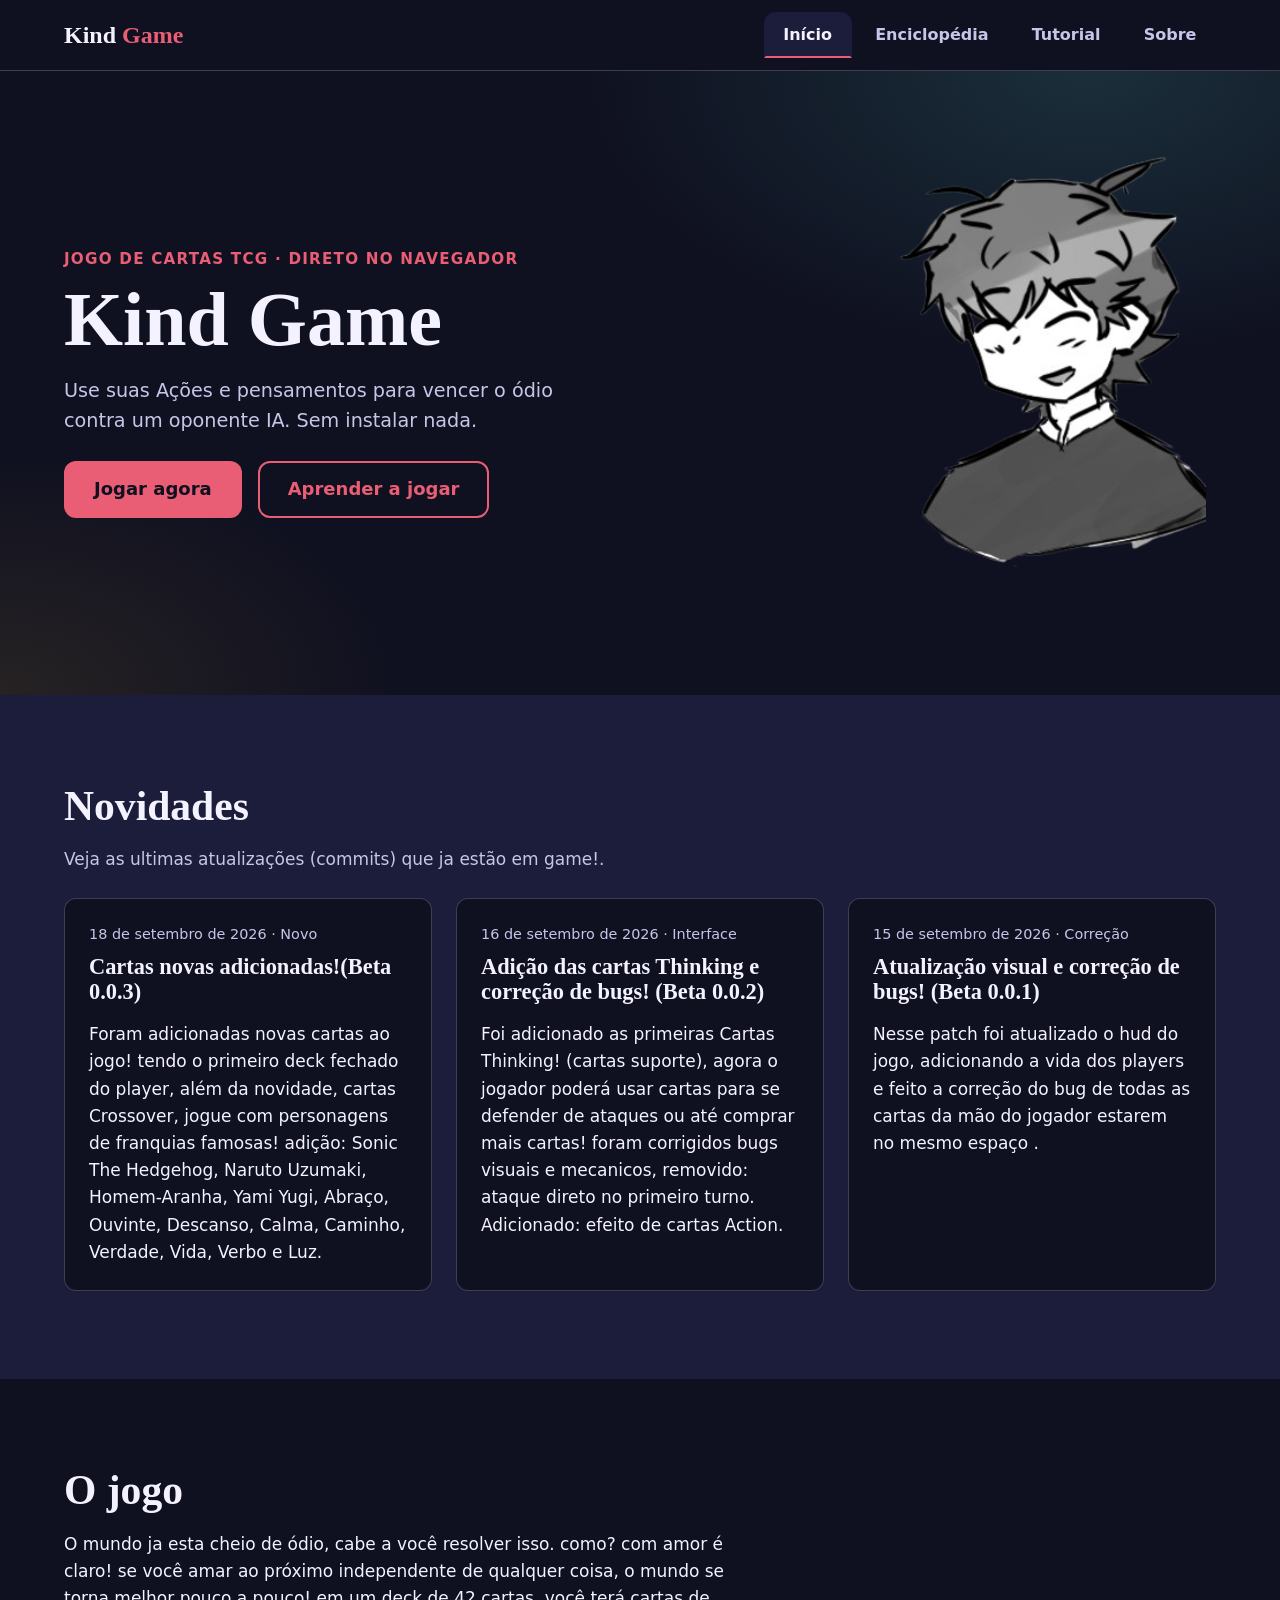
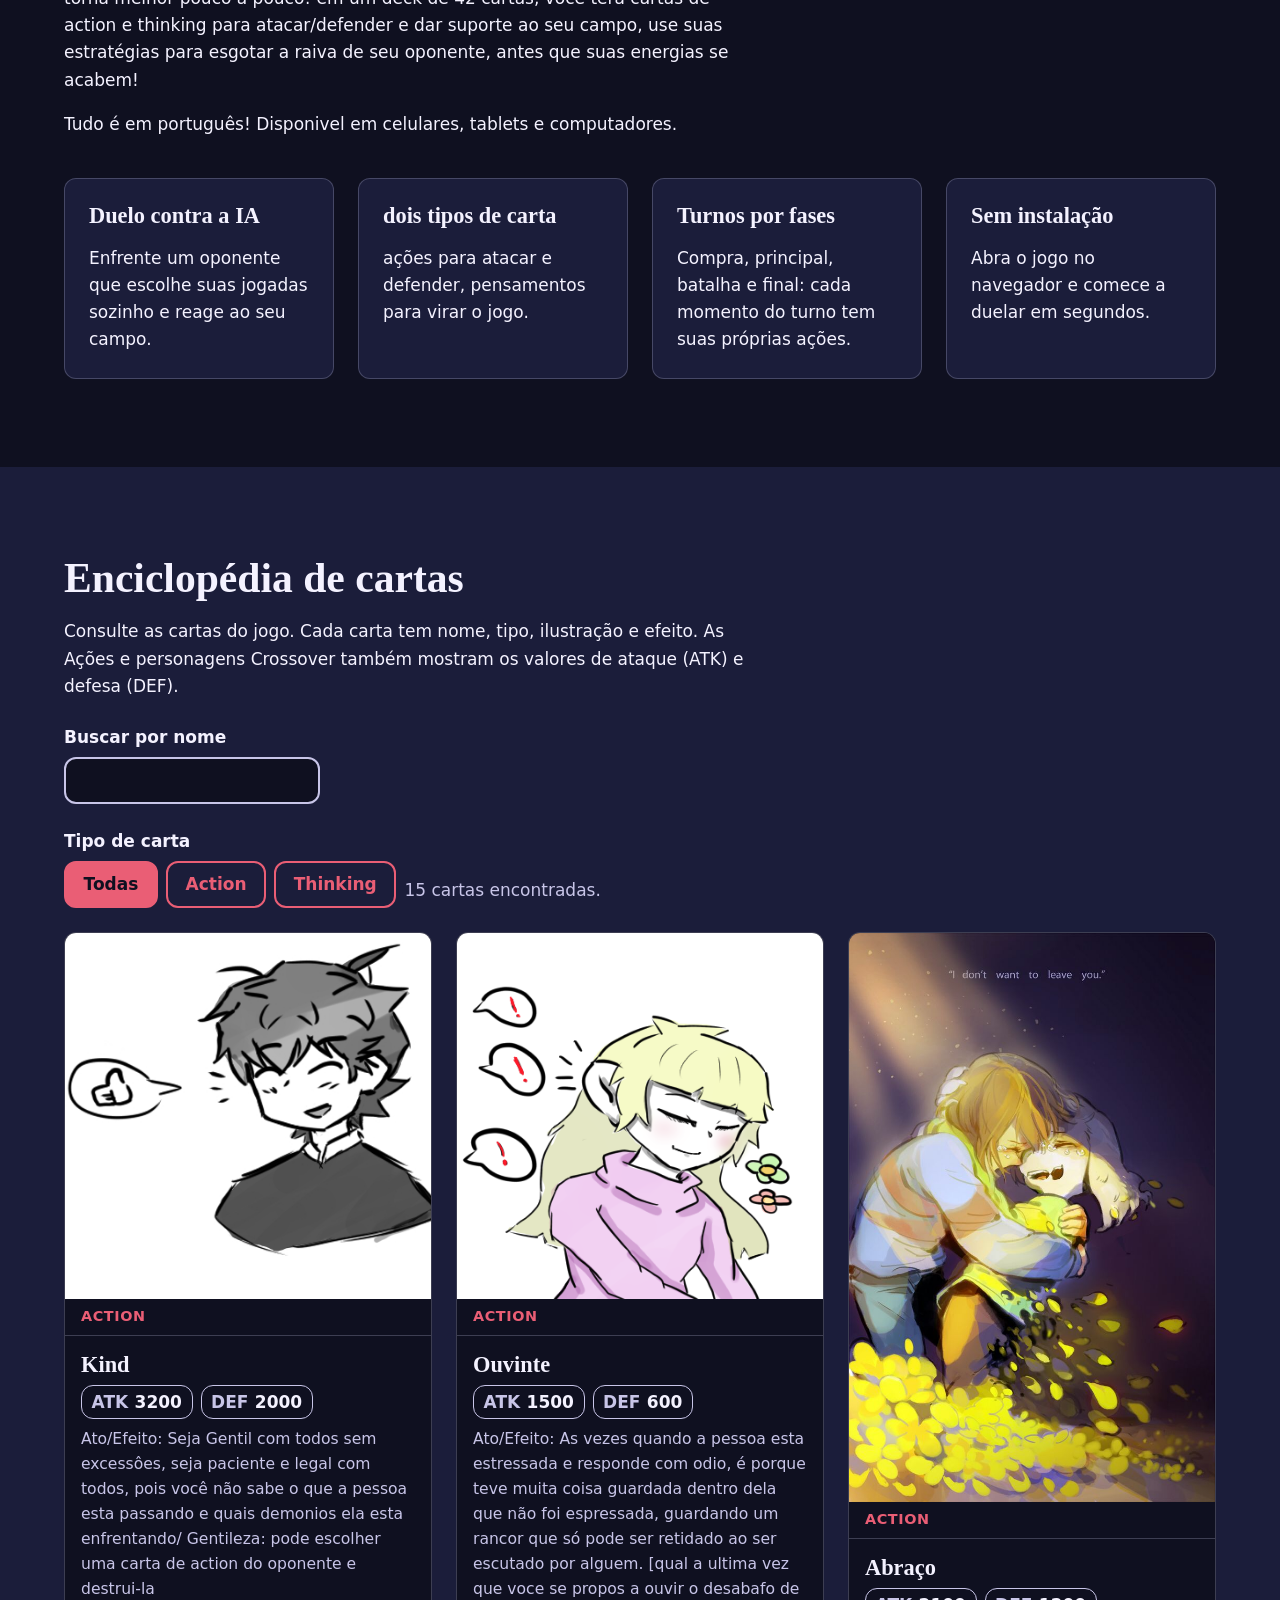
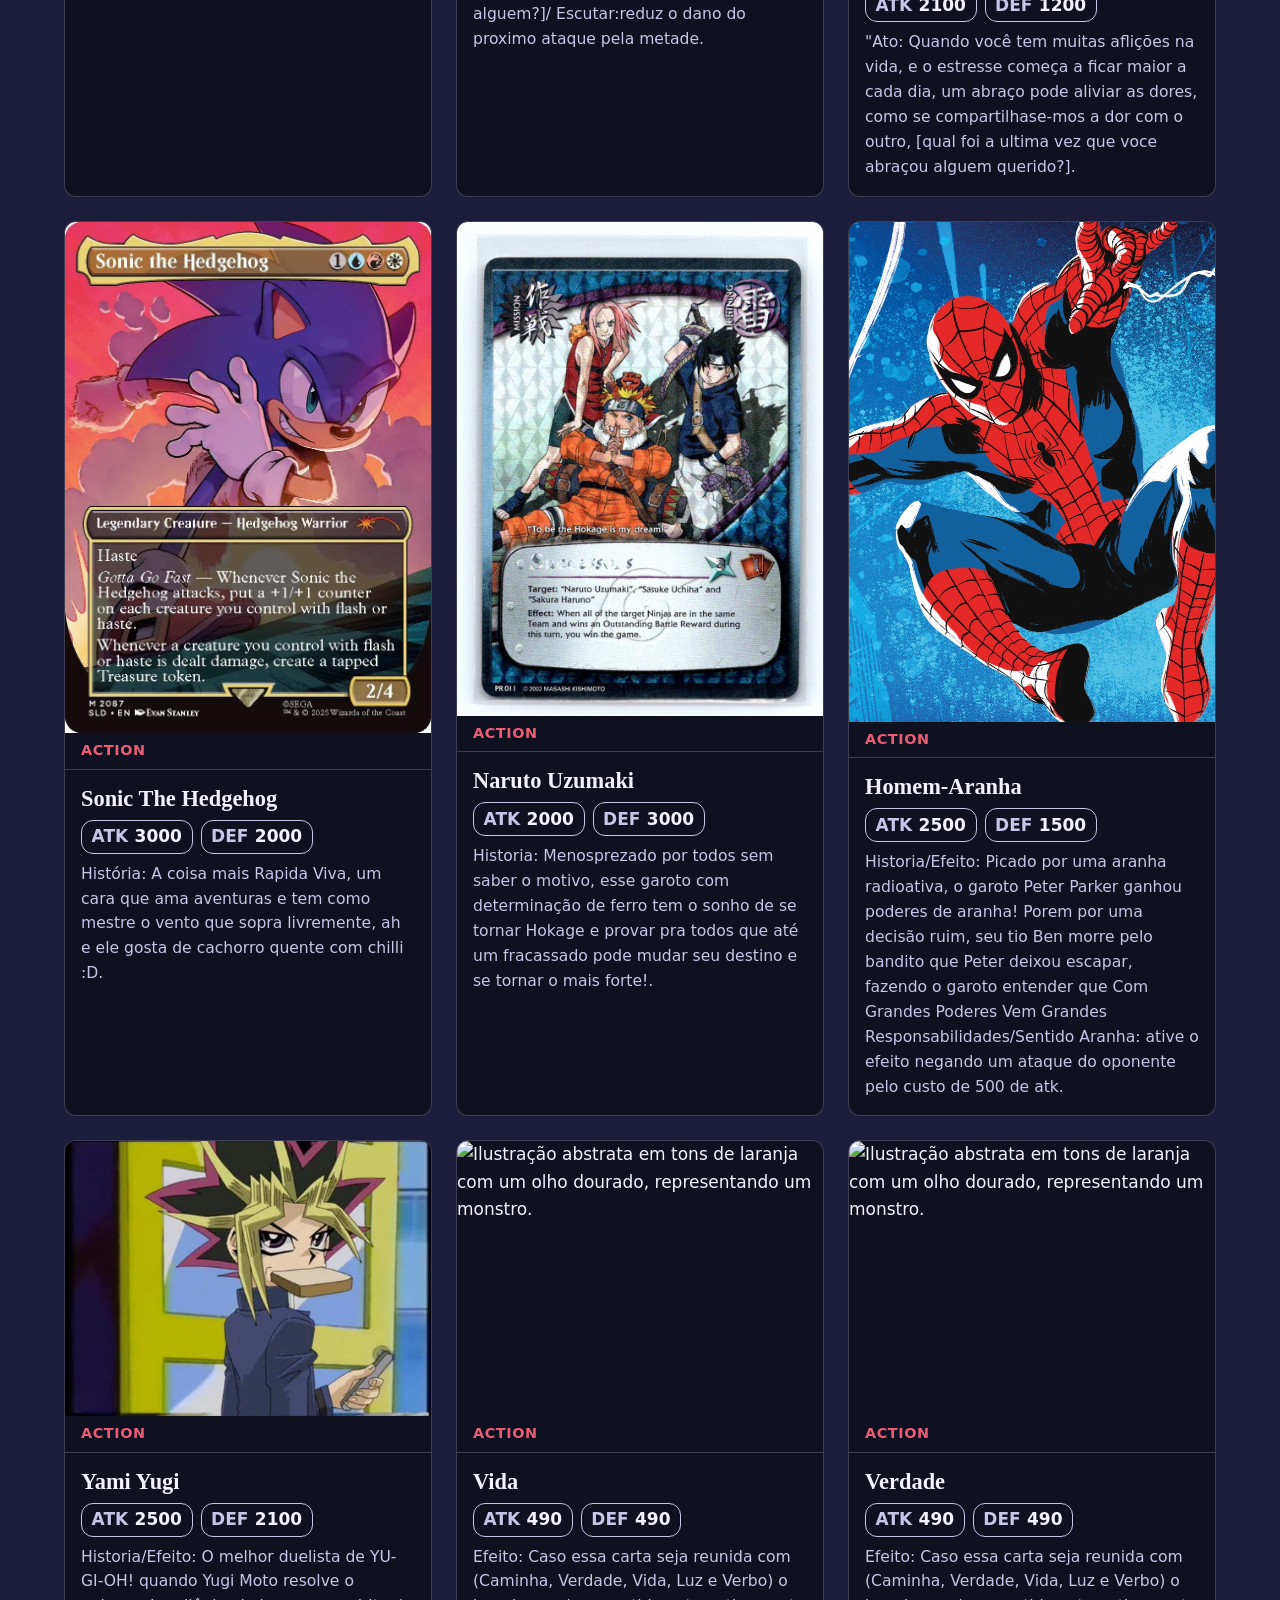
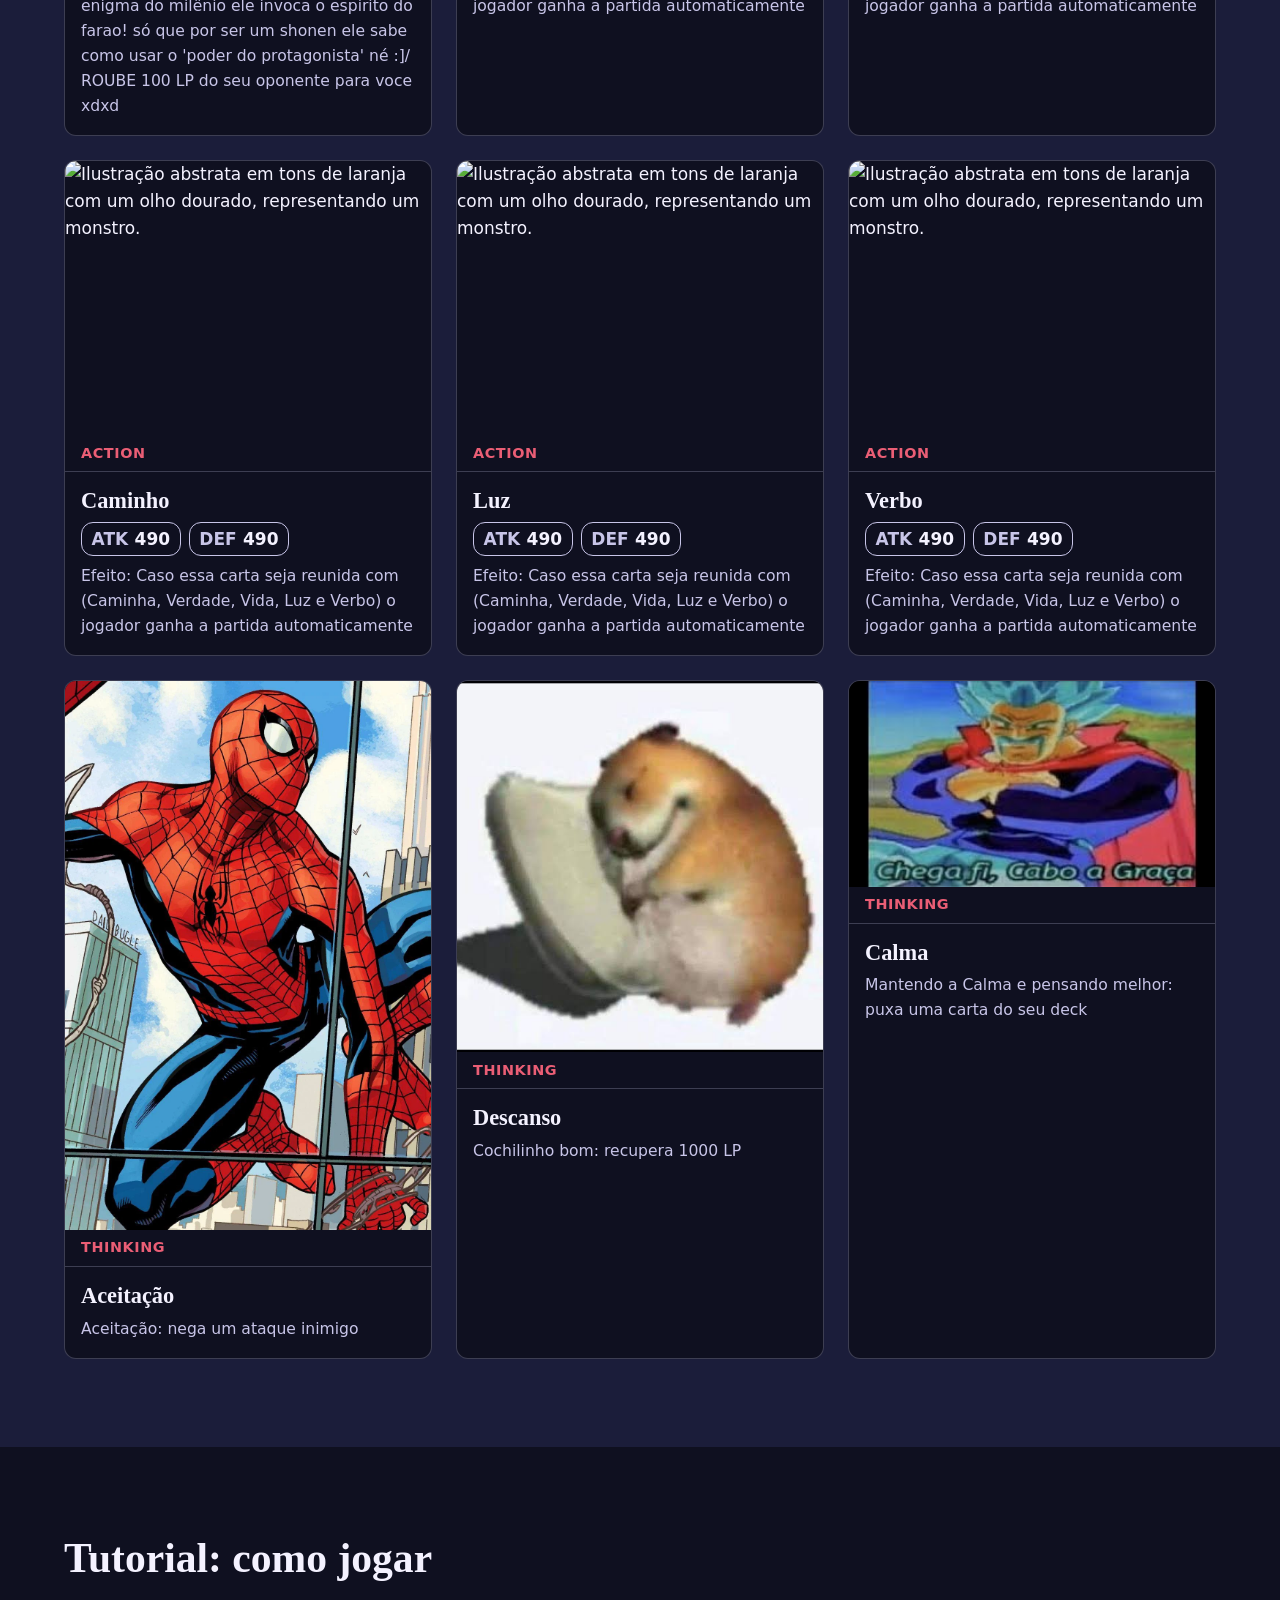
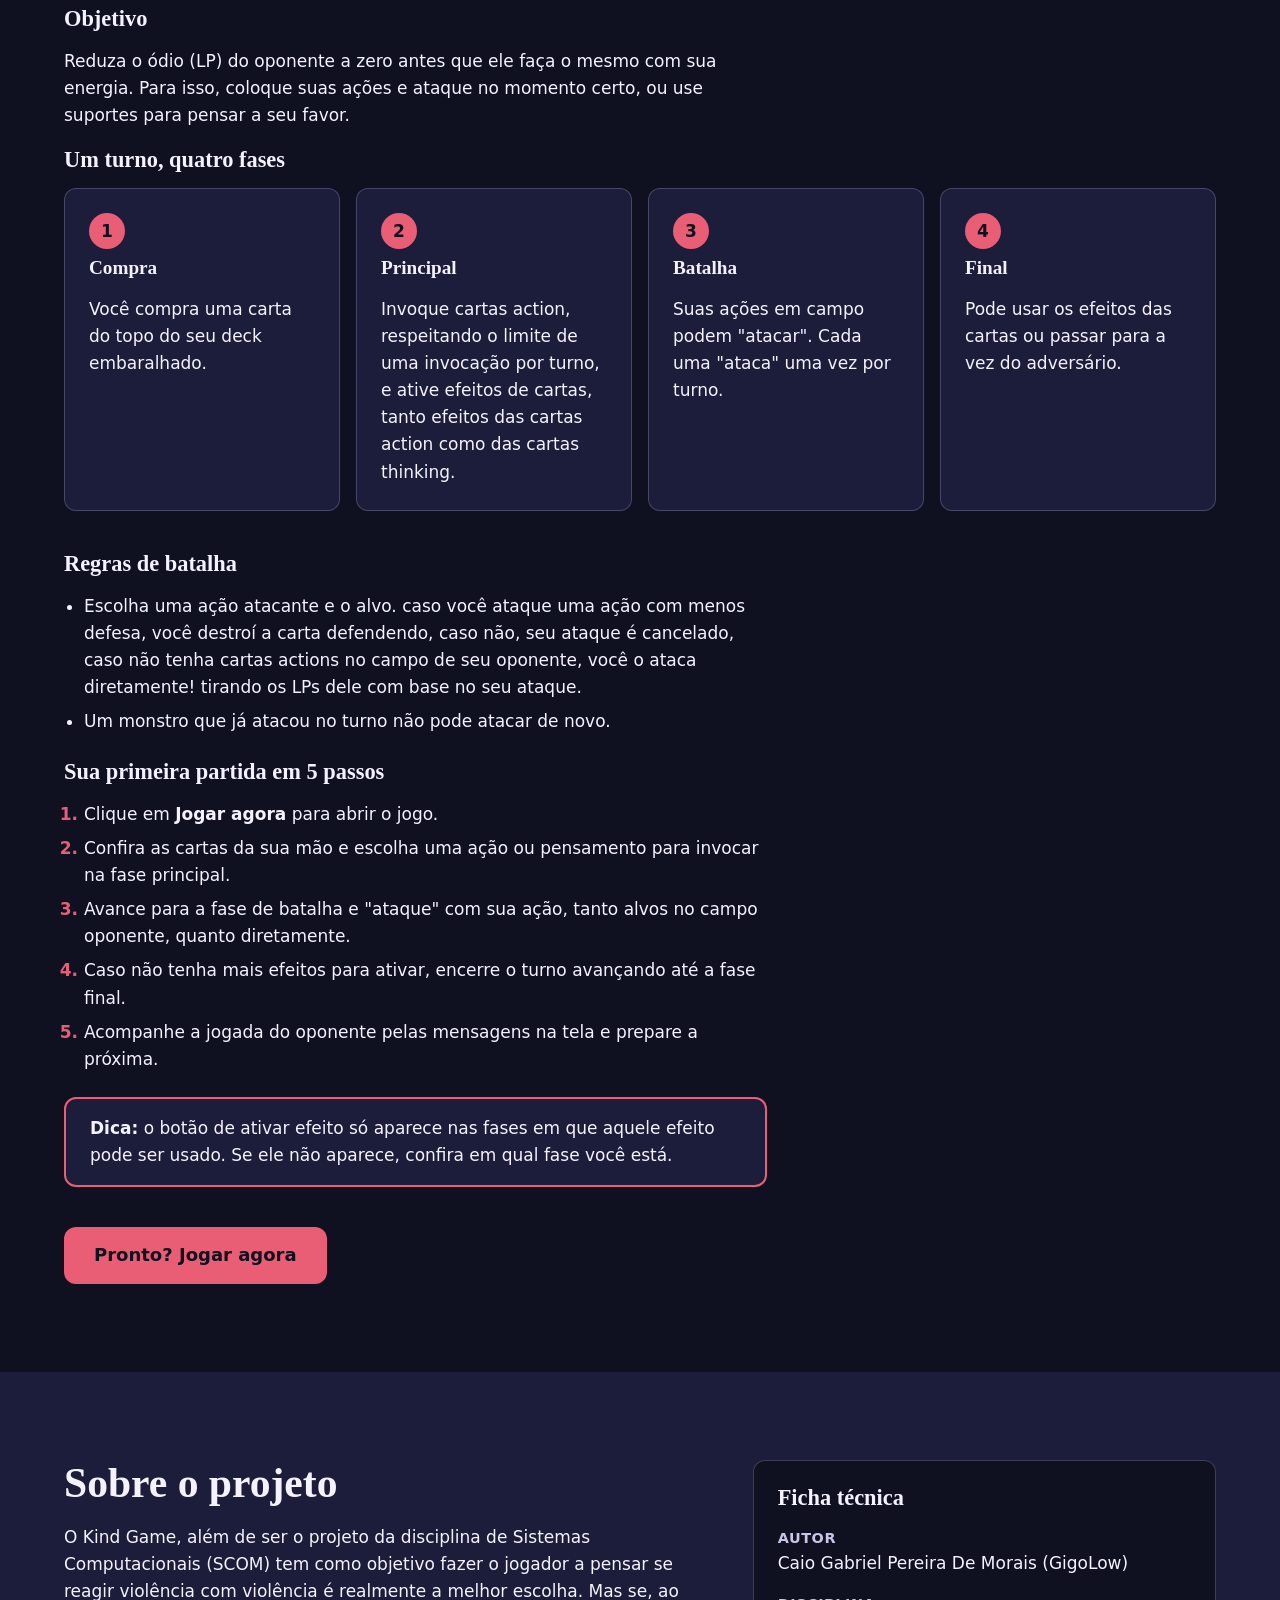
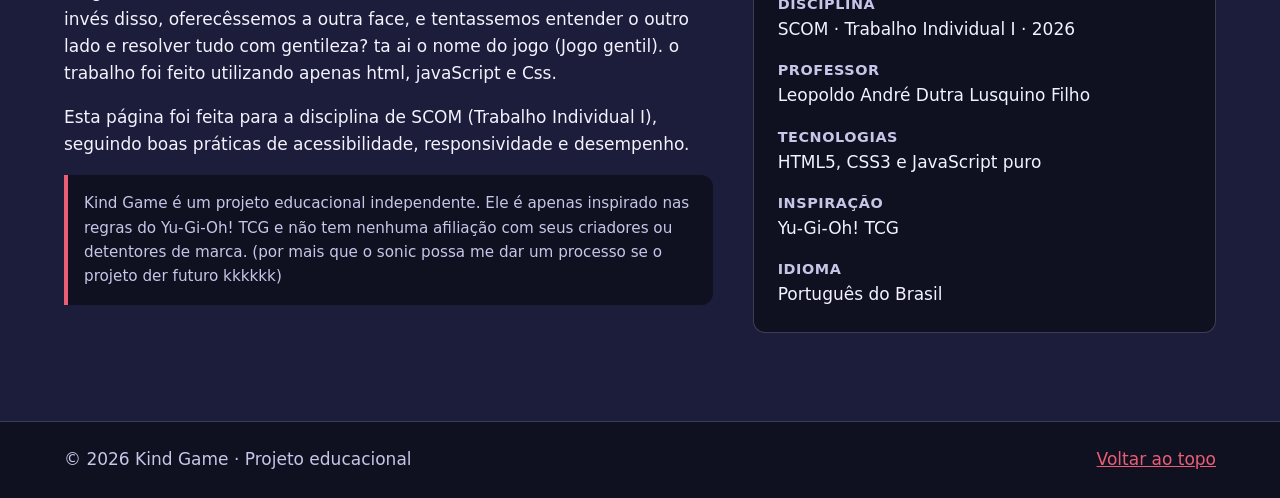
==== commit b63f863e: "atualização visual" ====
--- a/Kind Game/homepage.html
+++ b/Kind Game/homepage.html
@@ -158,7 +158,7 @@
 
           <article class="carta" data-tipo="Action">
             <figure class="carta__figura">
-              <img src="images/escutar.webp" width="320" height="240" loading="lazy"
+              <img src="images/escutar.png" width="320" height="240" loading="lazy"
                    alt="Ilustração abstrata em tons de laranja com um olho dourado, representando um monstro.">
               <figcaption class="carta__tipo">Action</figcaption>
             </figure>
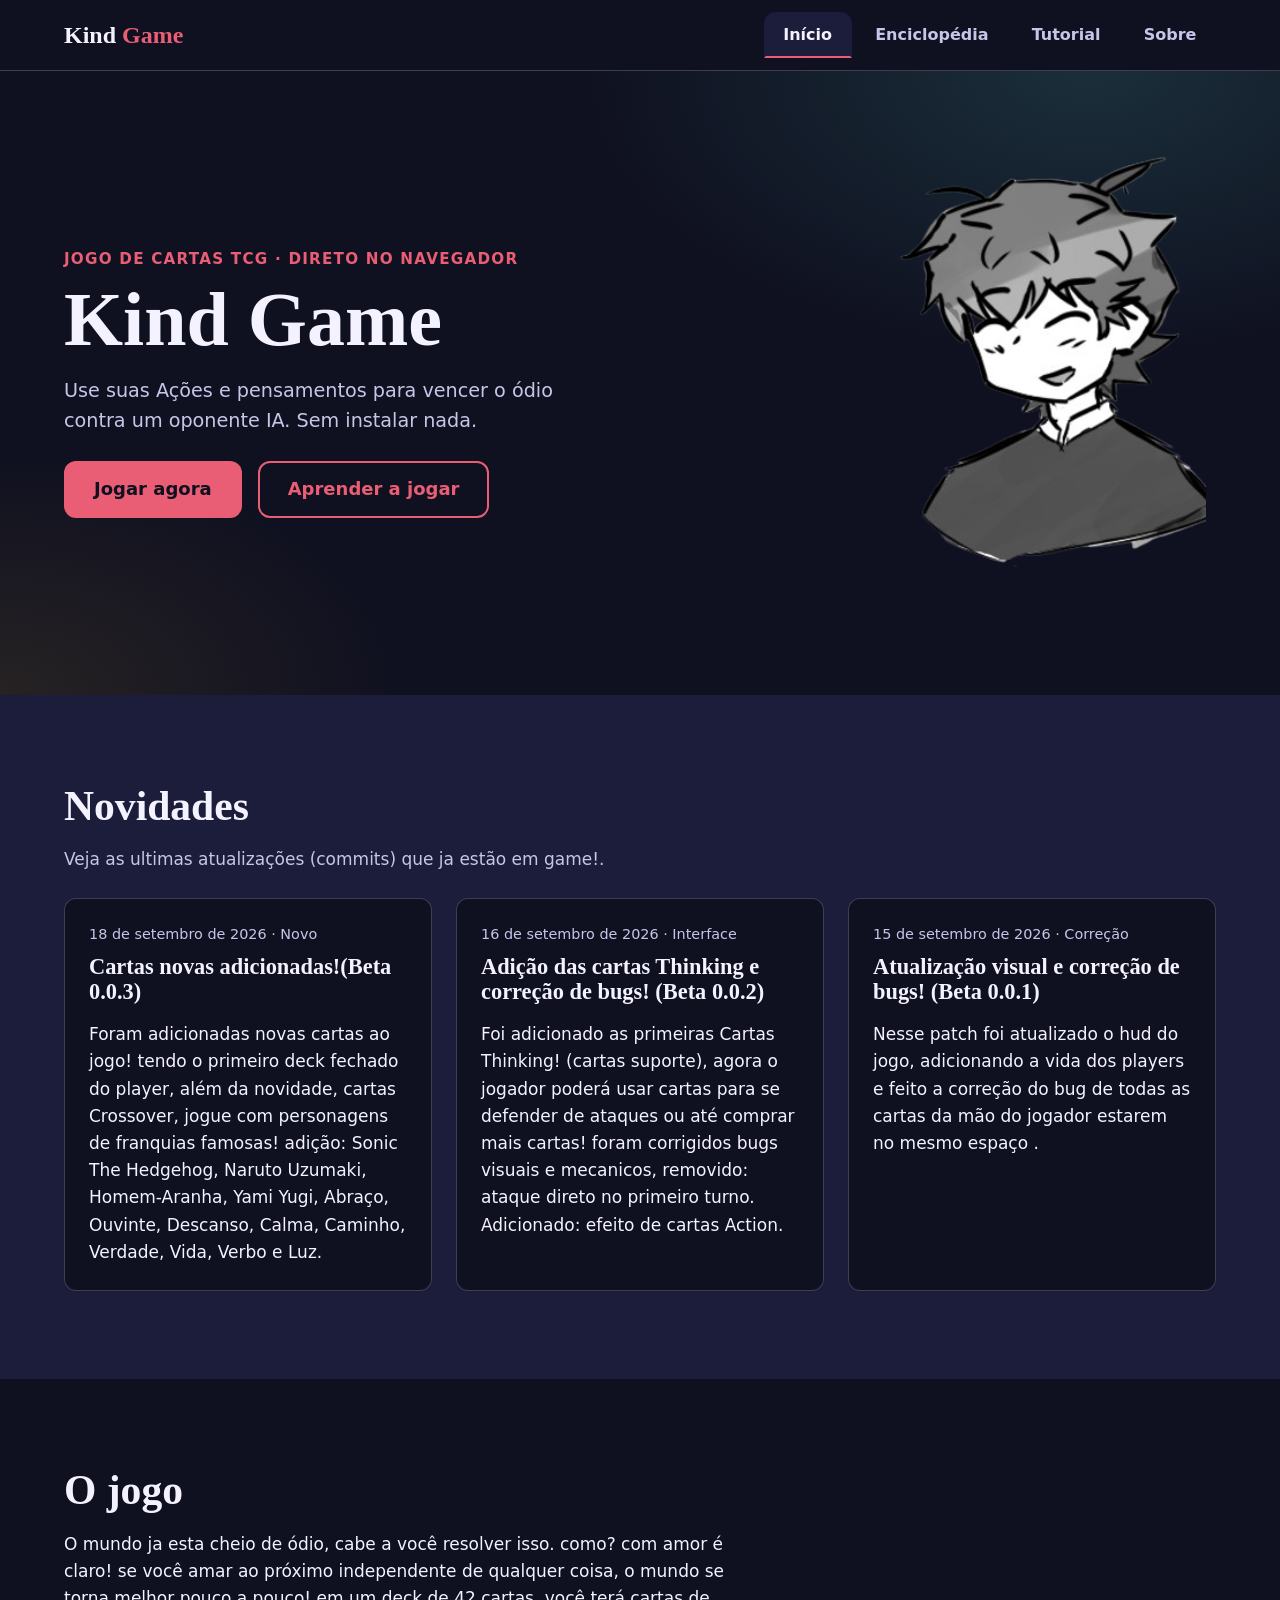
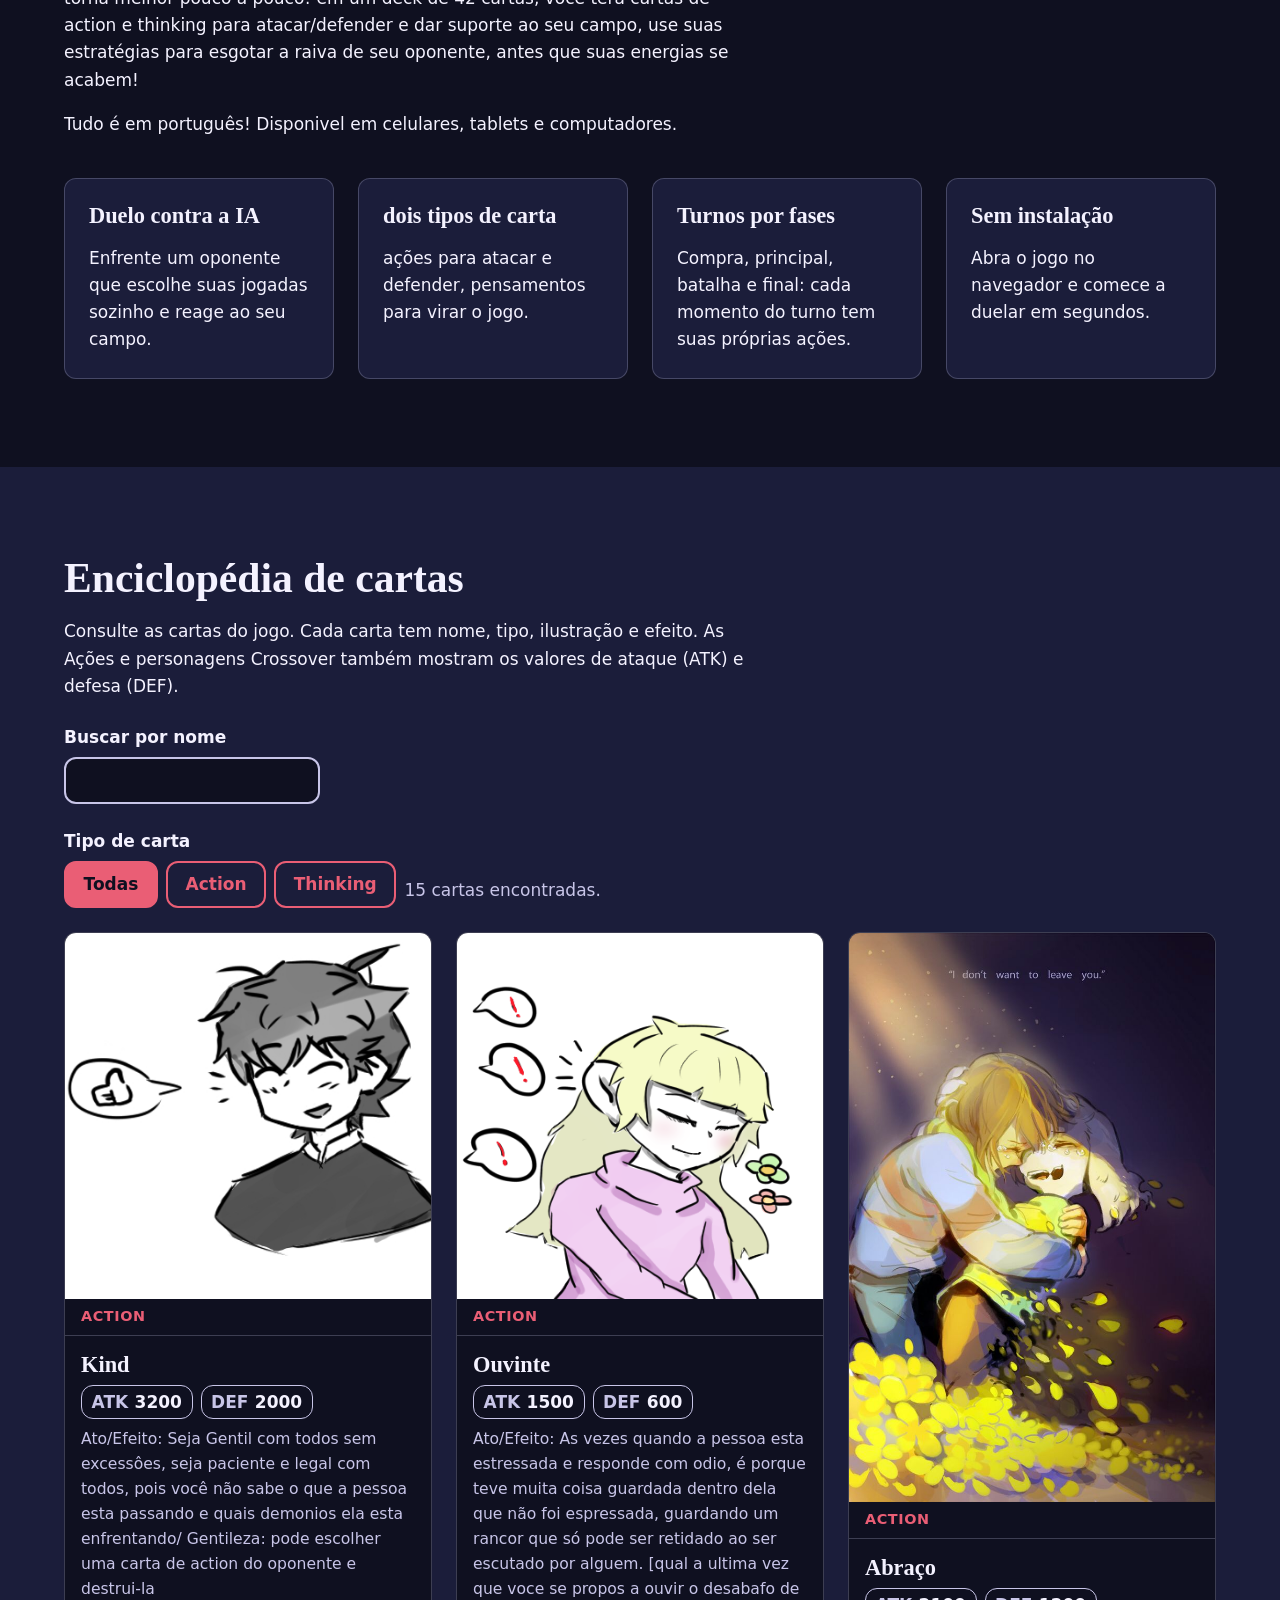
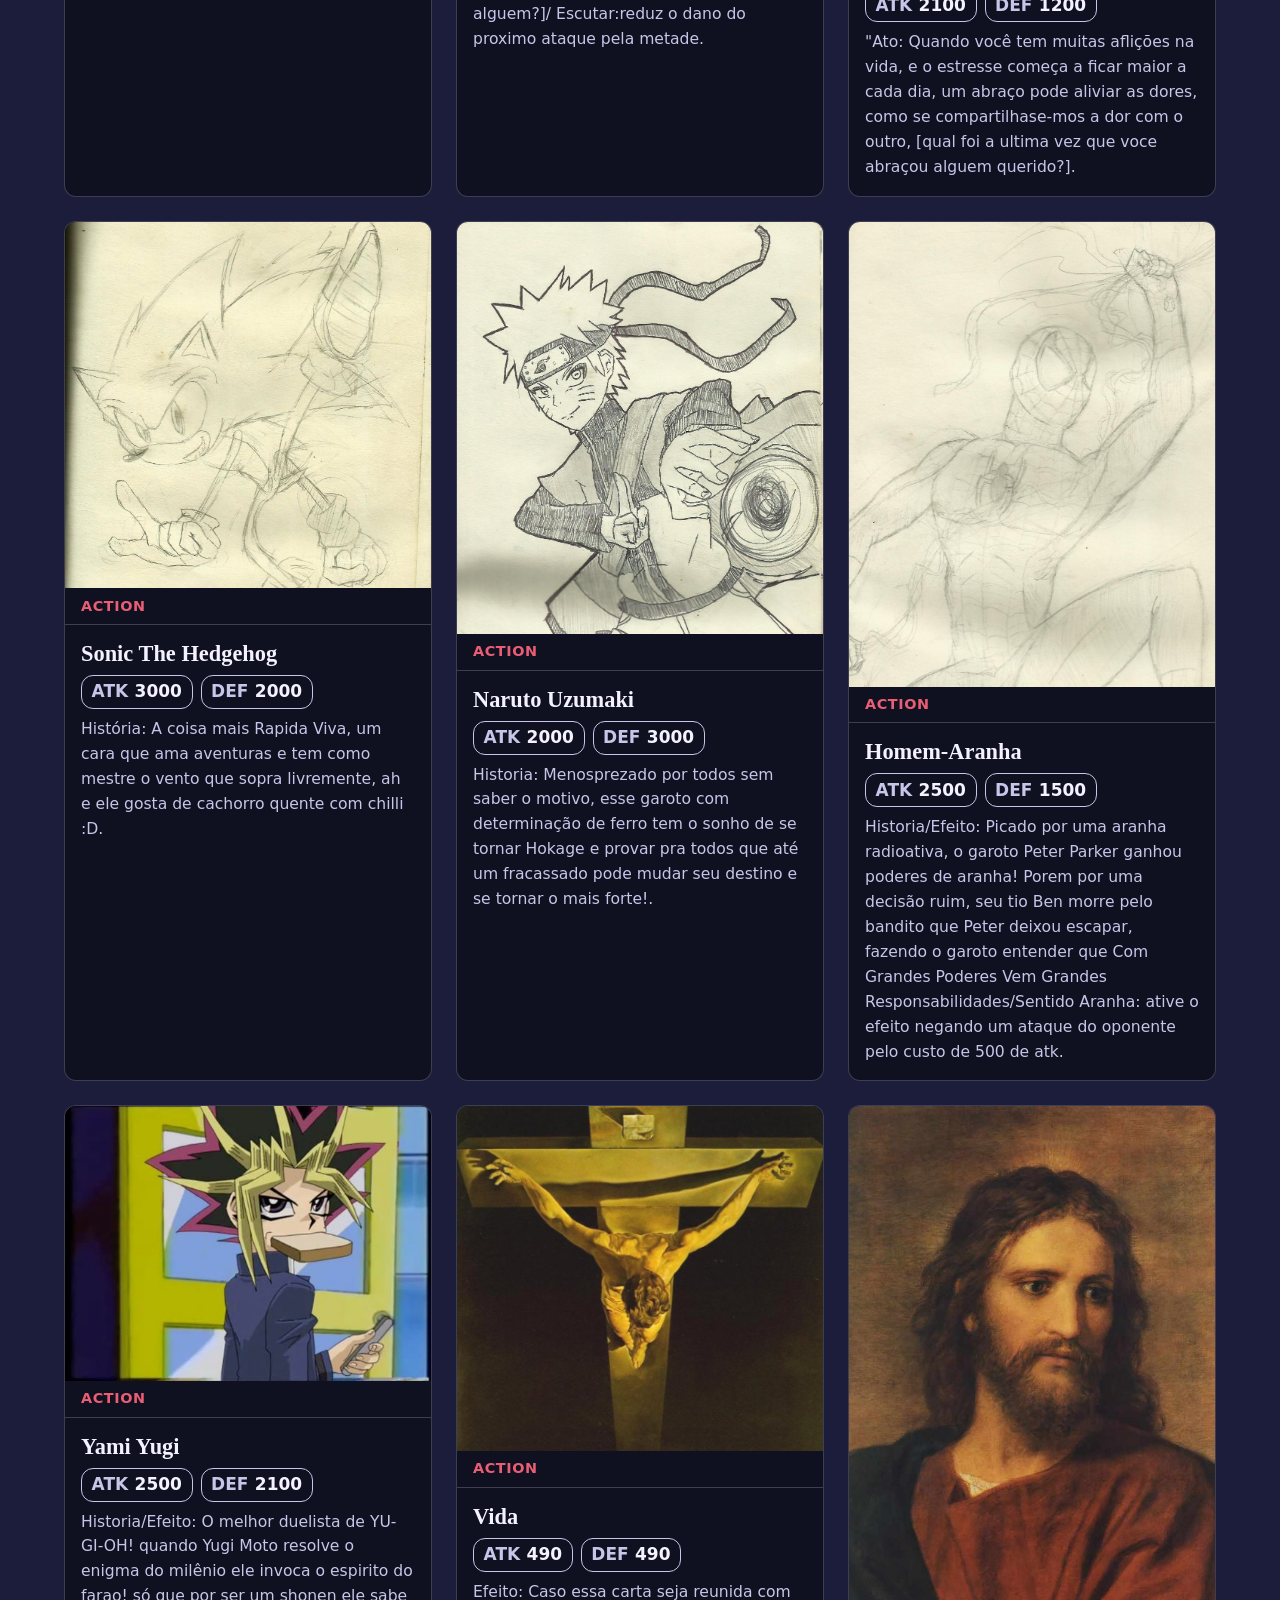
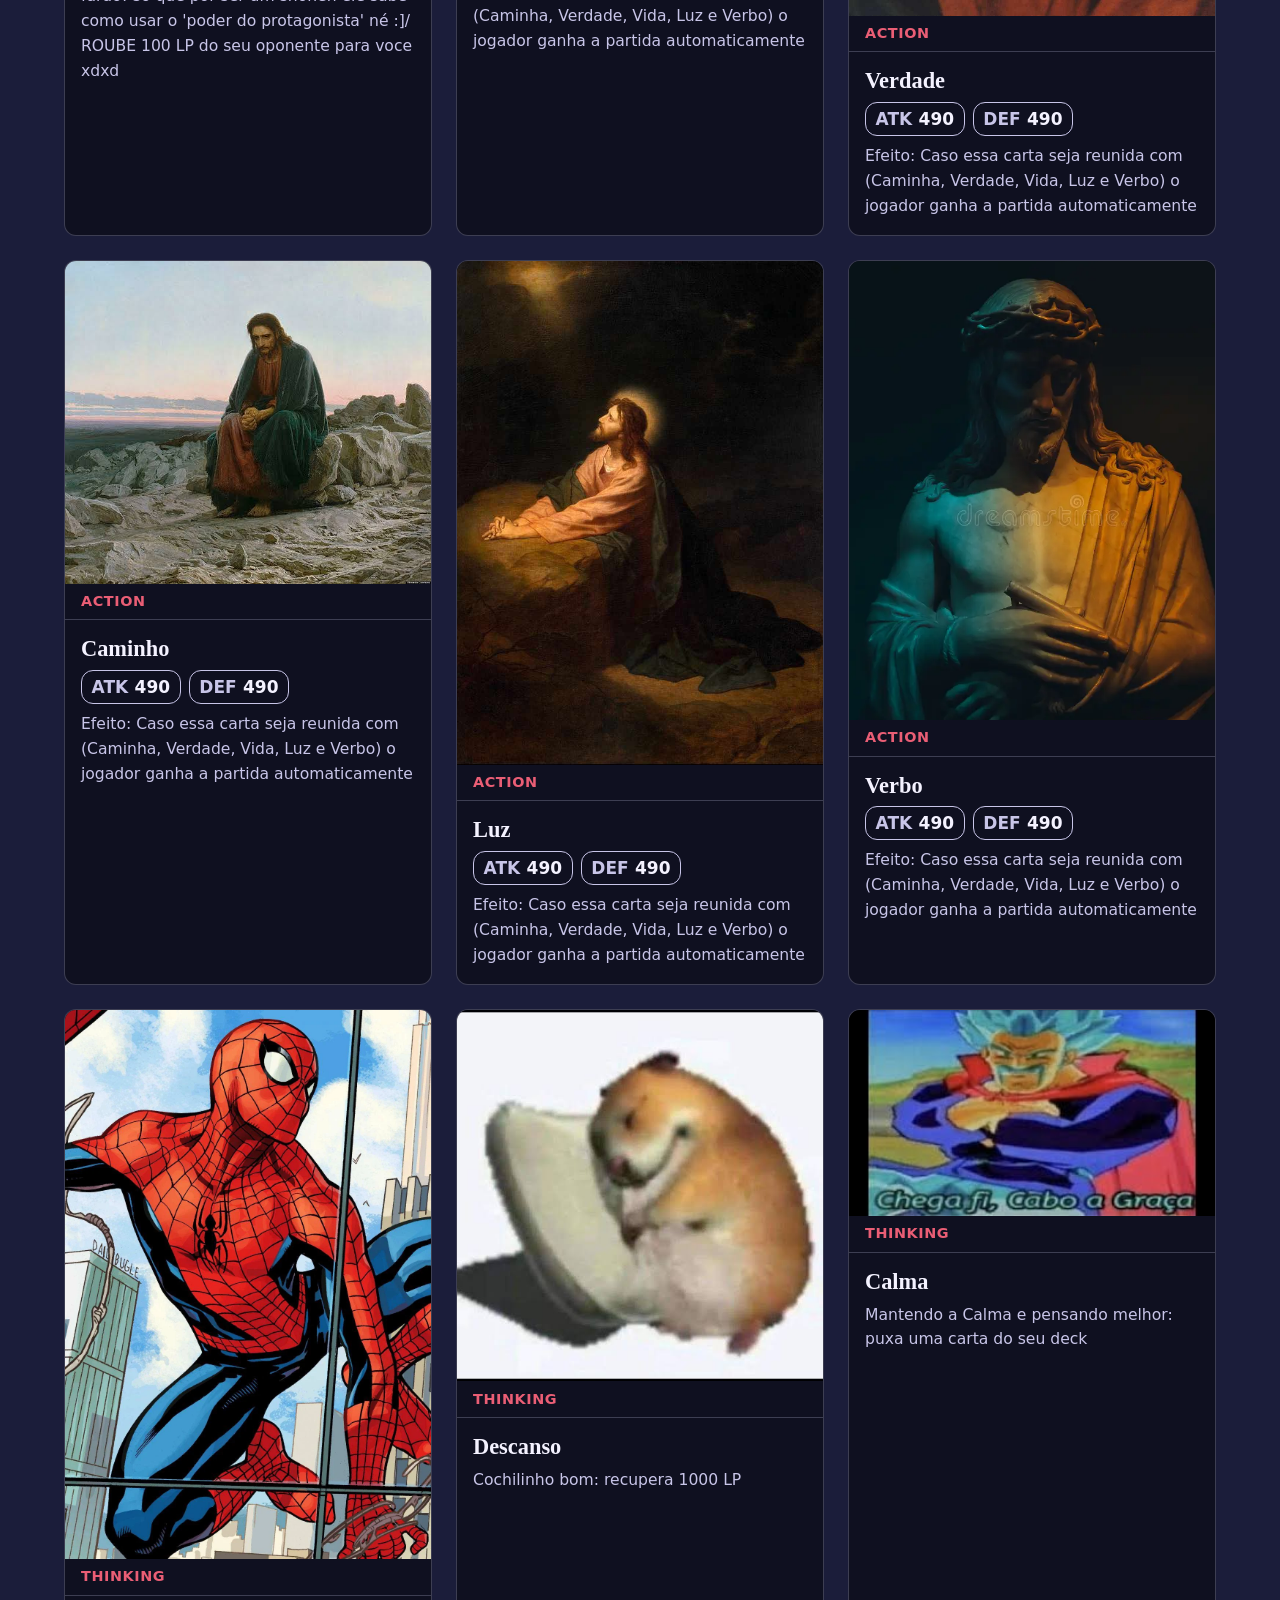
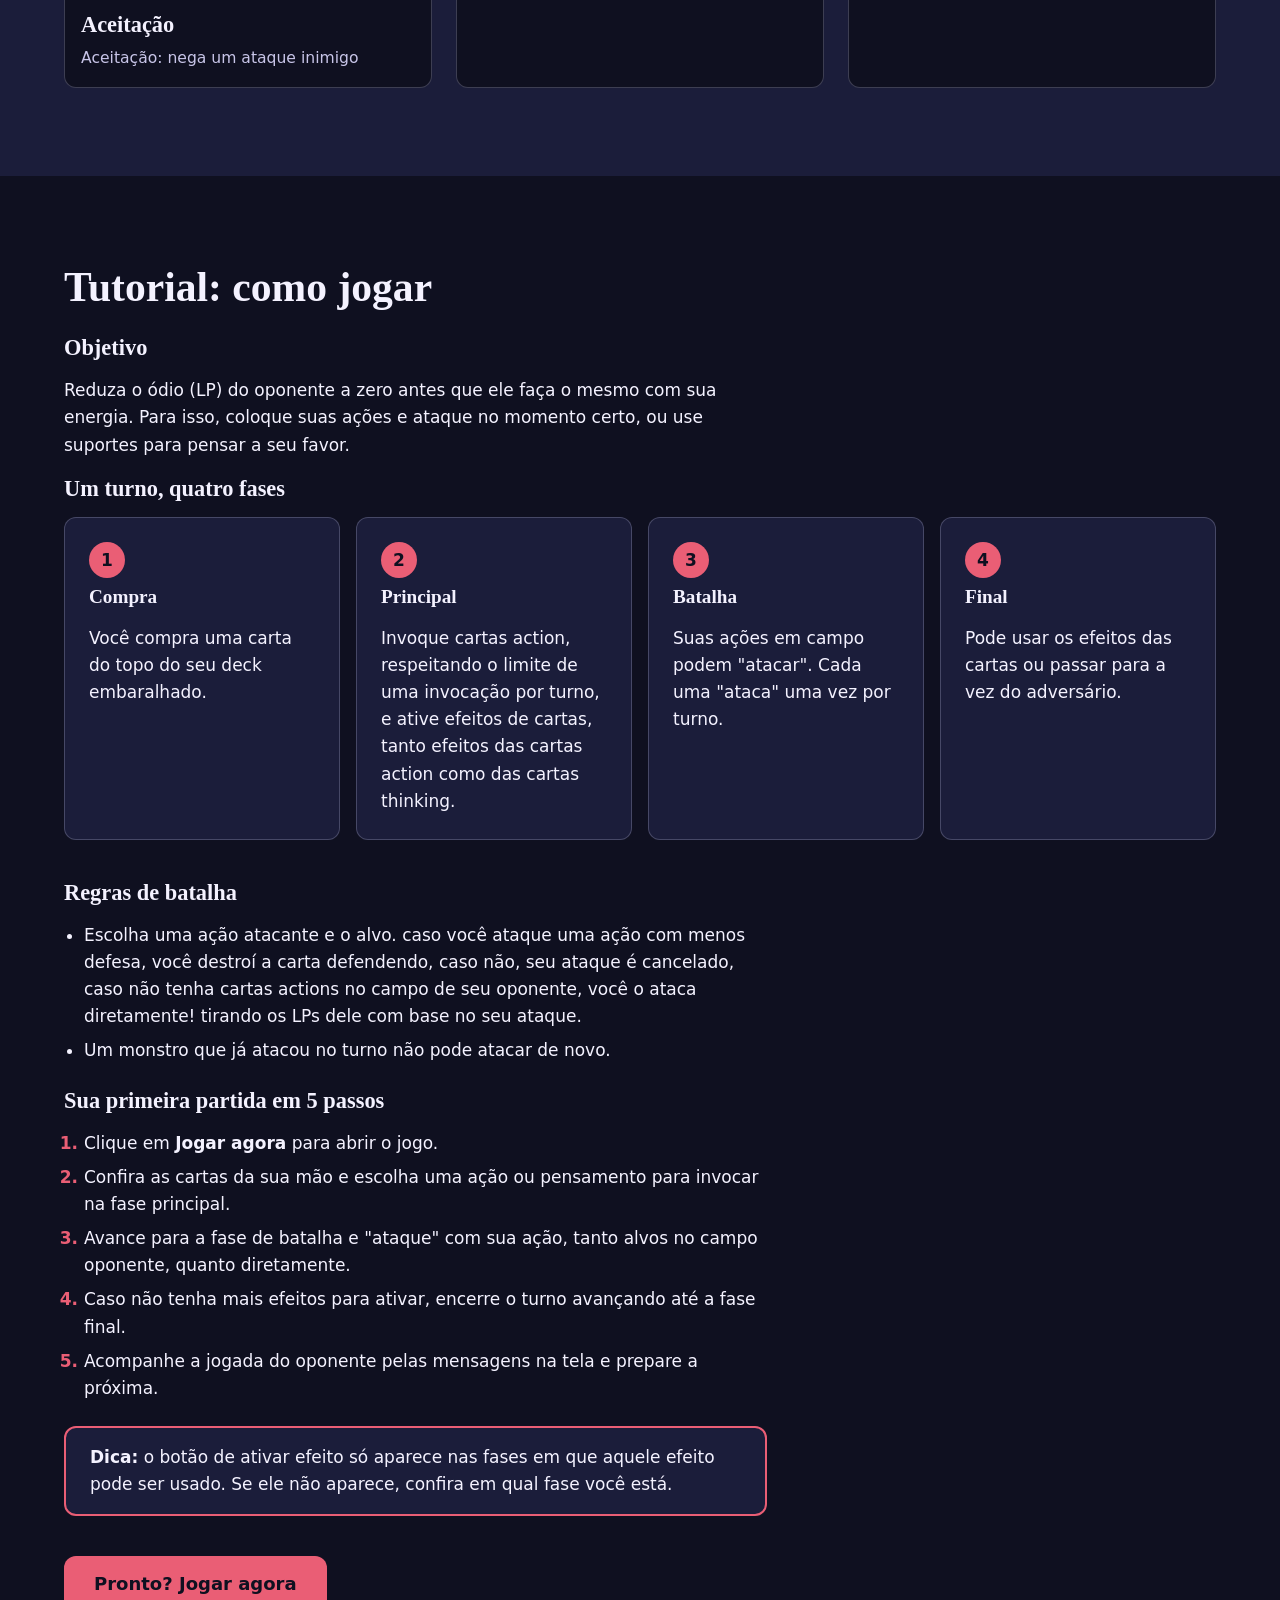
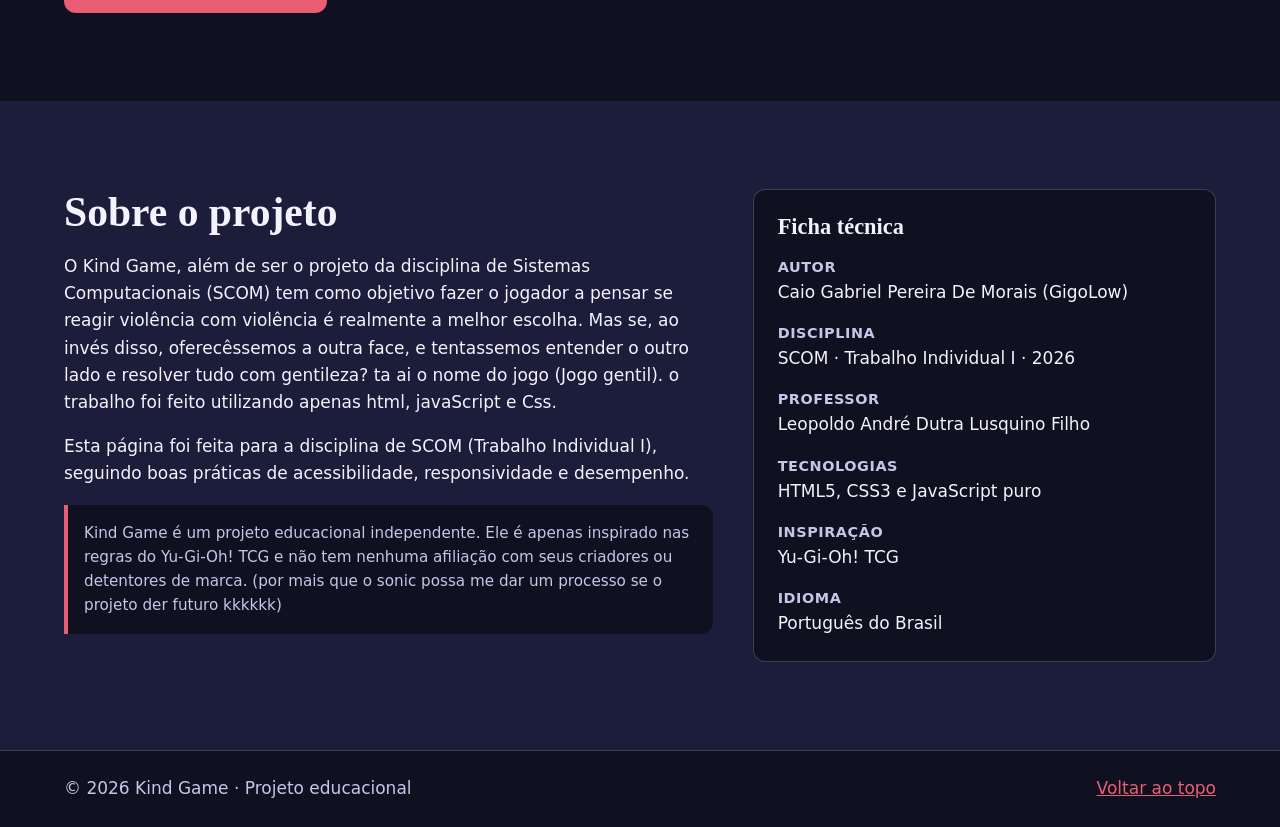
==== commit 5676ecf7: "Nesse commit foi criado um deck proprio para o enimigo com base no deck do player para manter um bal" ====
--- a/Kind Game/homepage.html
+++ b/Kind Game/homepage.html
@@ -222,7 +222,7 @@
 
           <article class="carta" data-tipo="Action">
             <figure class="carta__figura">
-              <img src="images/Aranha.webp" width="320" height="240" loading="lazy"
+              <img src="images/aranha.jpg" width="320" height="240" loading="lazy"
                    alt="Ilustração abstrata em tons de laranja com um olho dourado, representando um monstro.">
               <figcaption class="carta__tipo">Action</figcaption>
             </figure>
@@ -318,7 +318,7 @@
 
            <article class="carta" data-tipo="Action">
             <figure class="carta__figura">
-              <img src="images/verbo.jpg" width="320" height="240" loading="lazy"
+              <img src="images/verbo.png" width="320" height="240" loading="lazy"
                    alt="Ilustração abstrata em tons de laranja com um olho dourado, representando um monstro.">
               <figcaption class="carta__tipo">Action</figcaption>
             </figure>
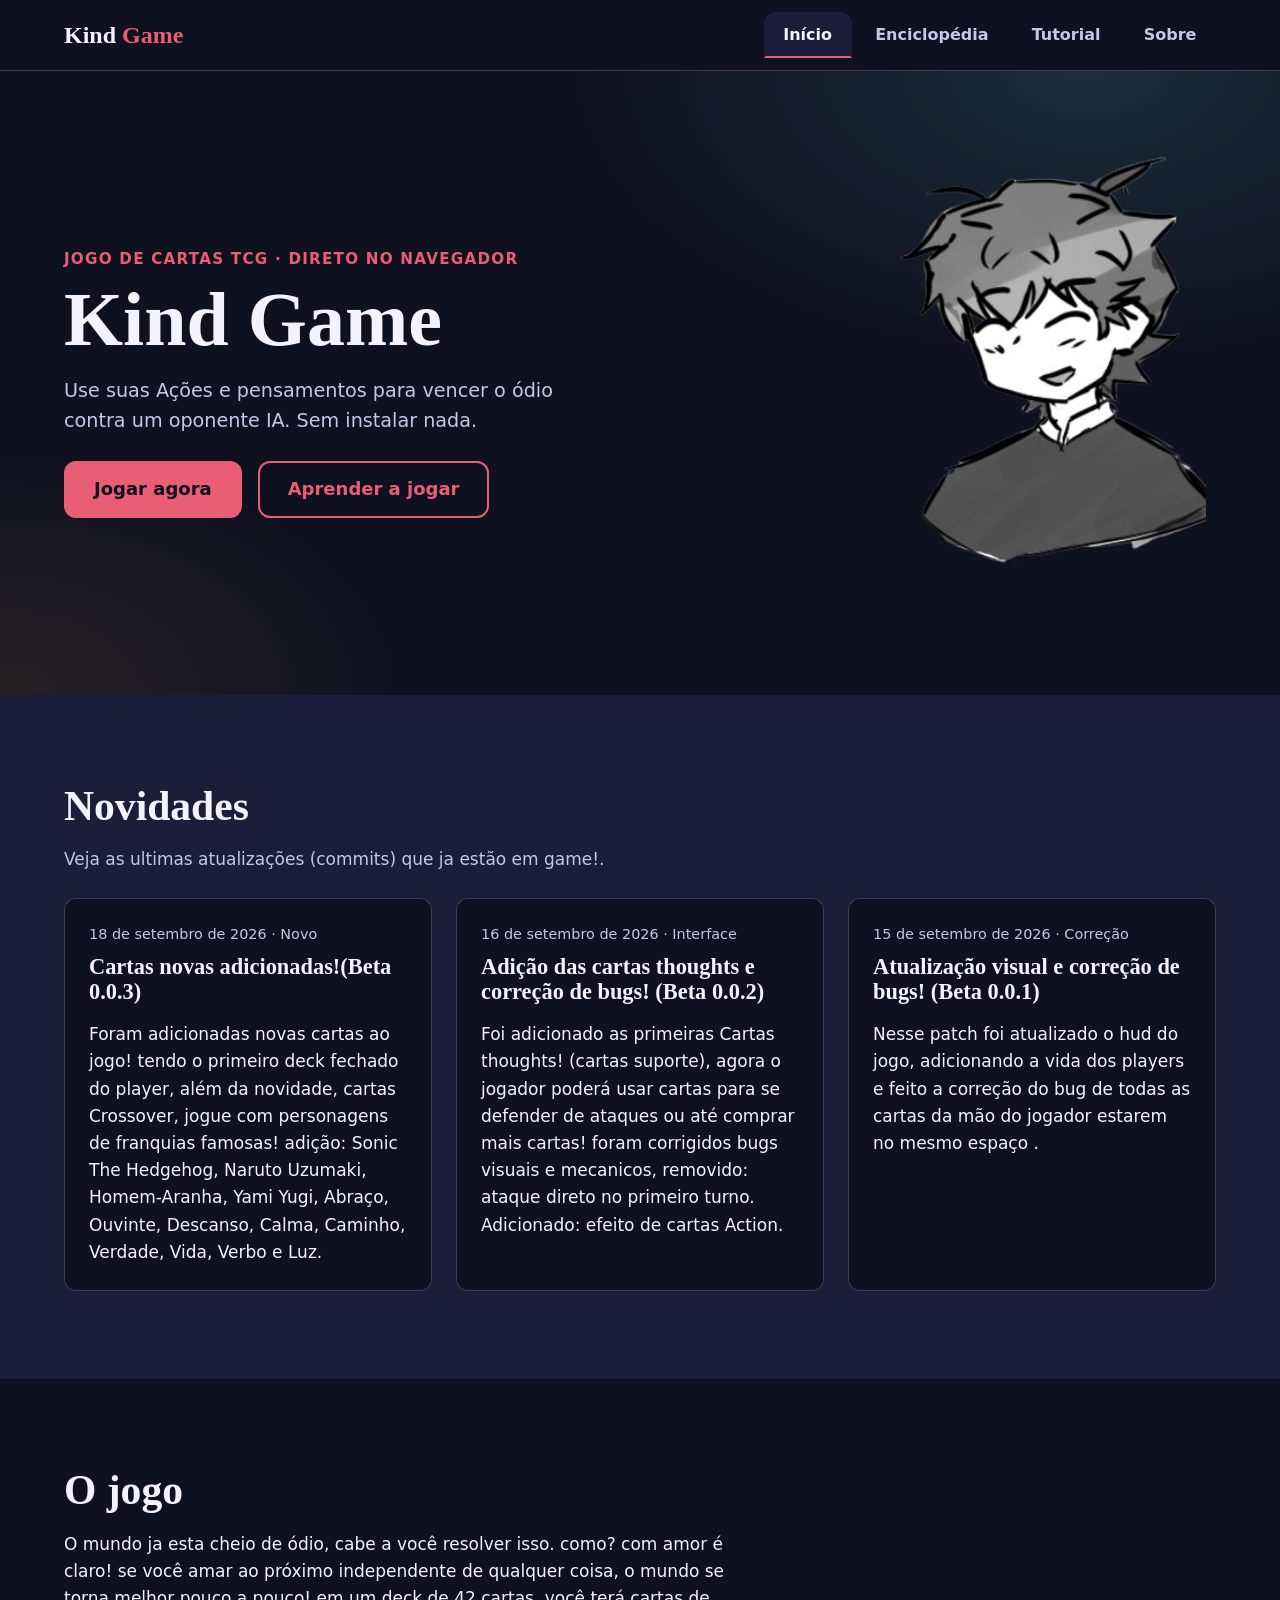
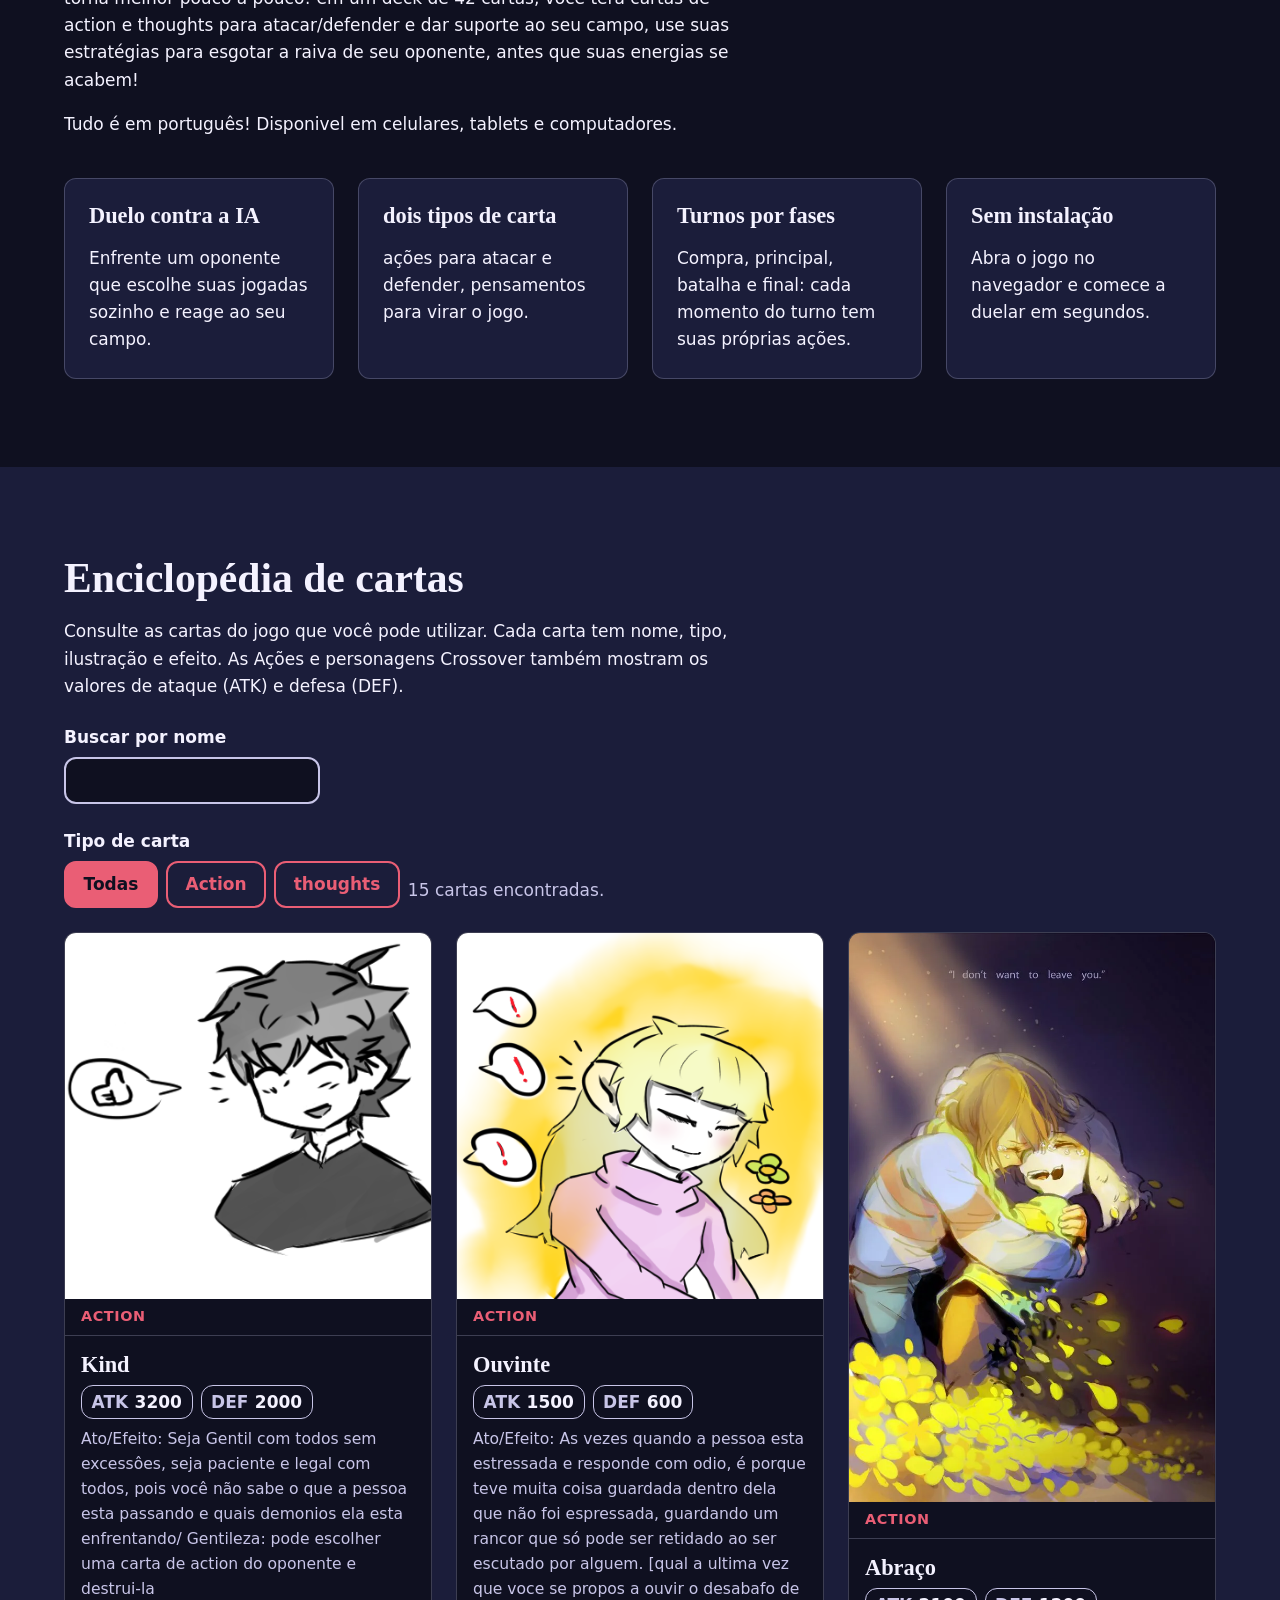
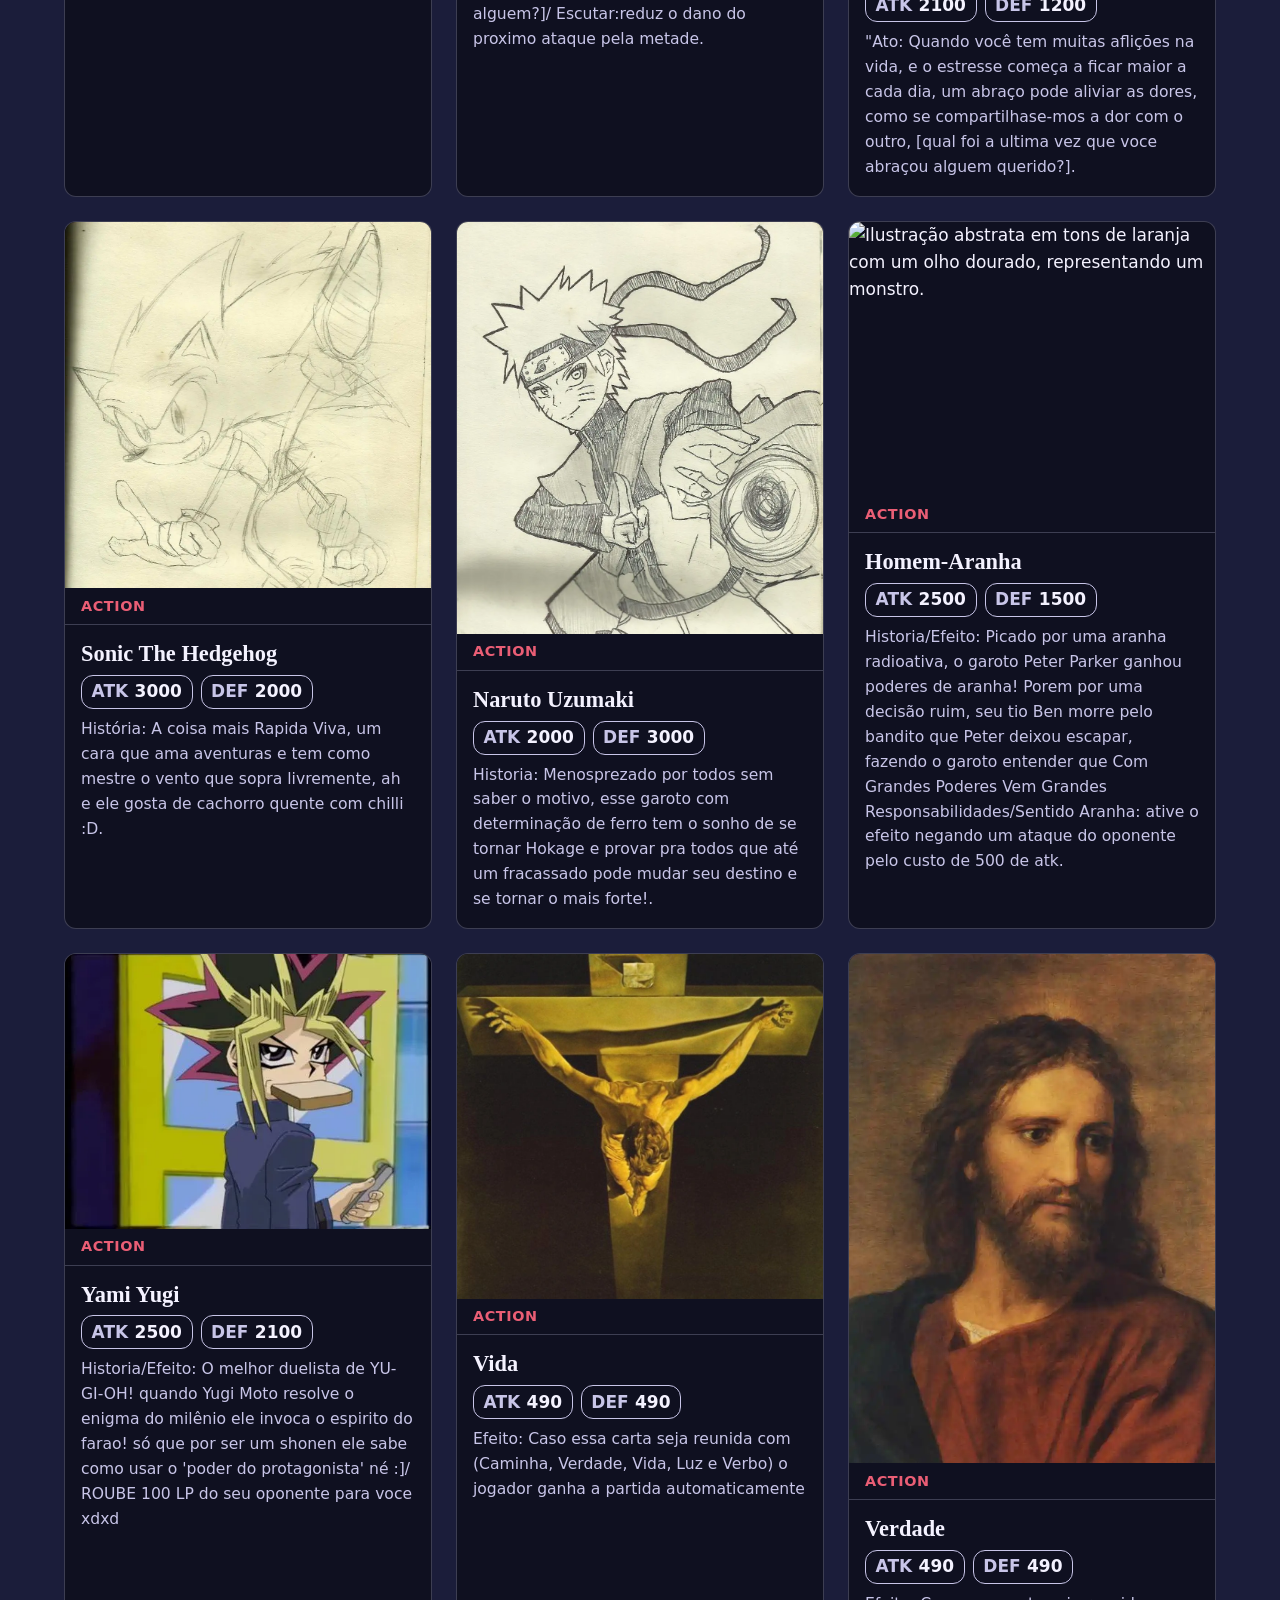
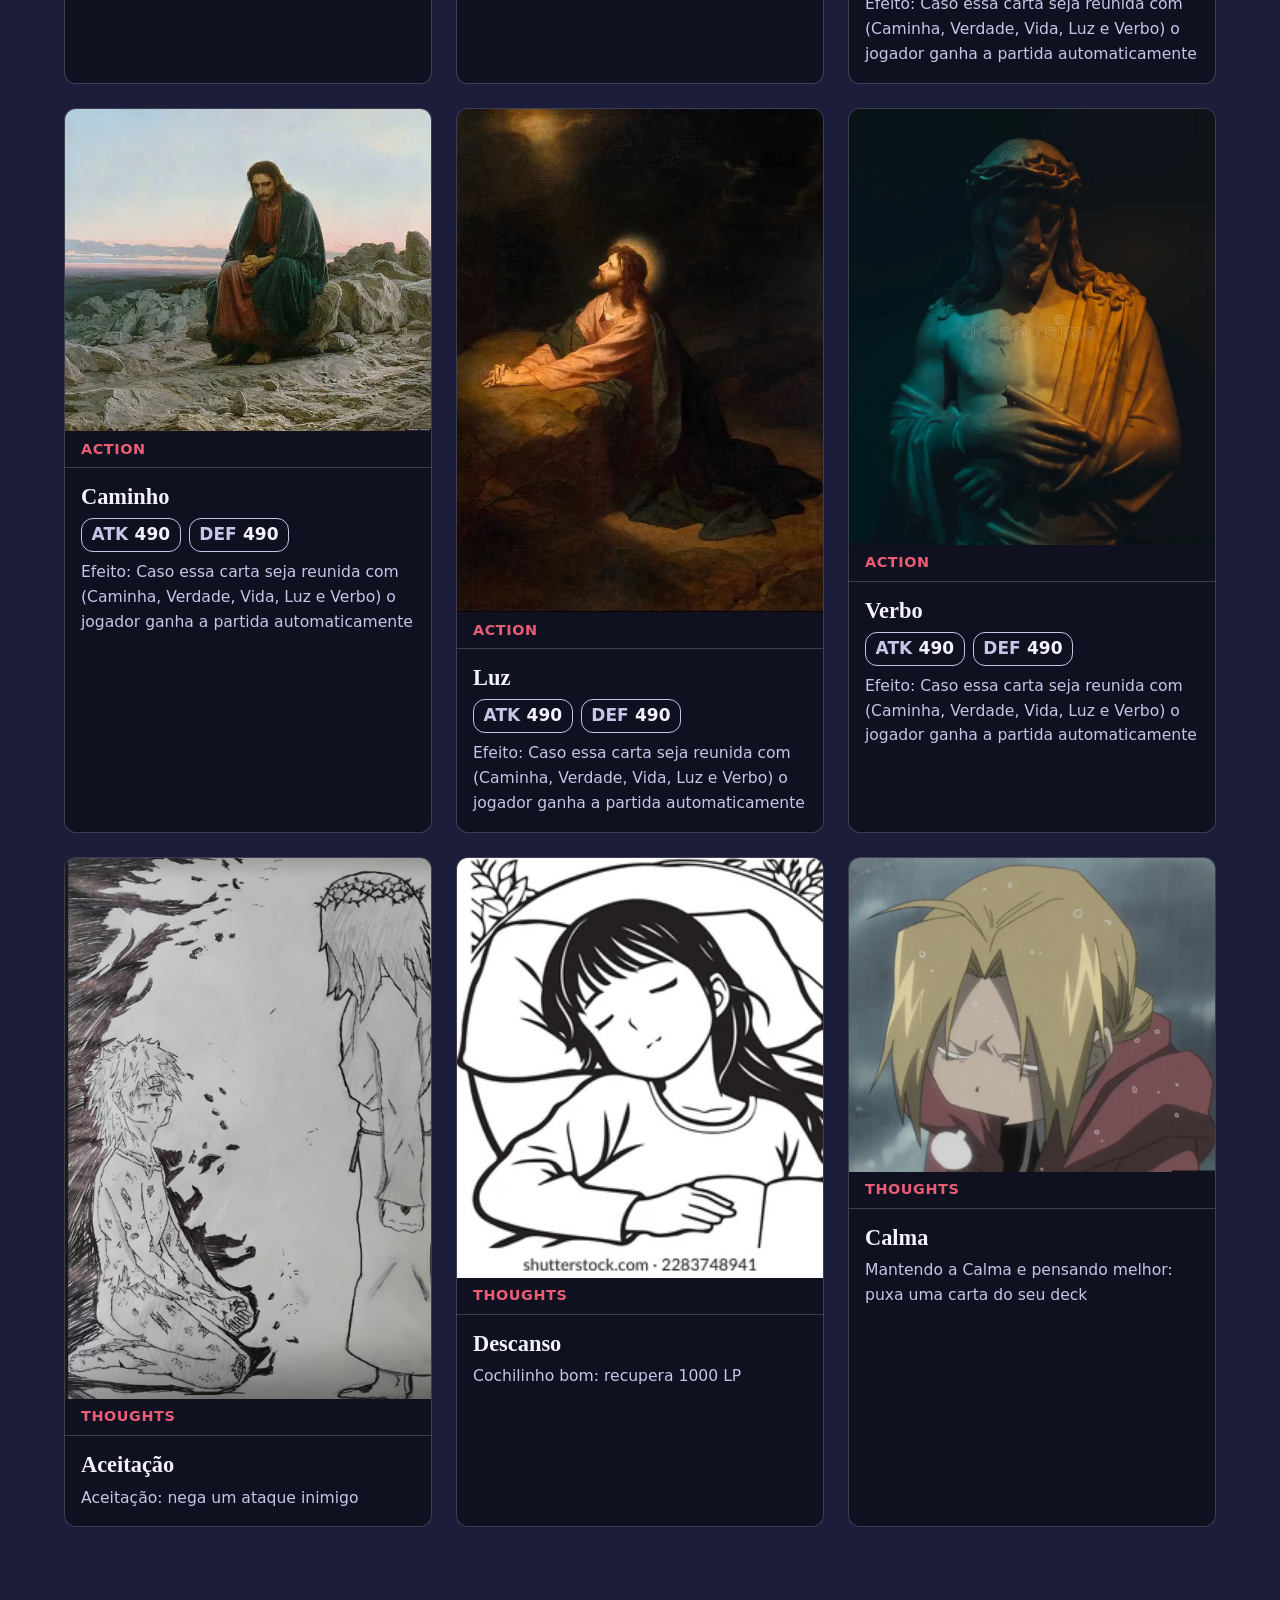
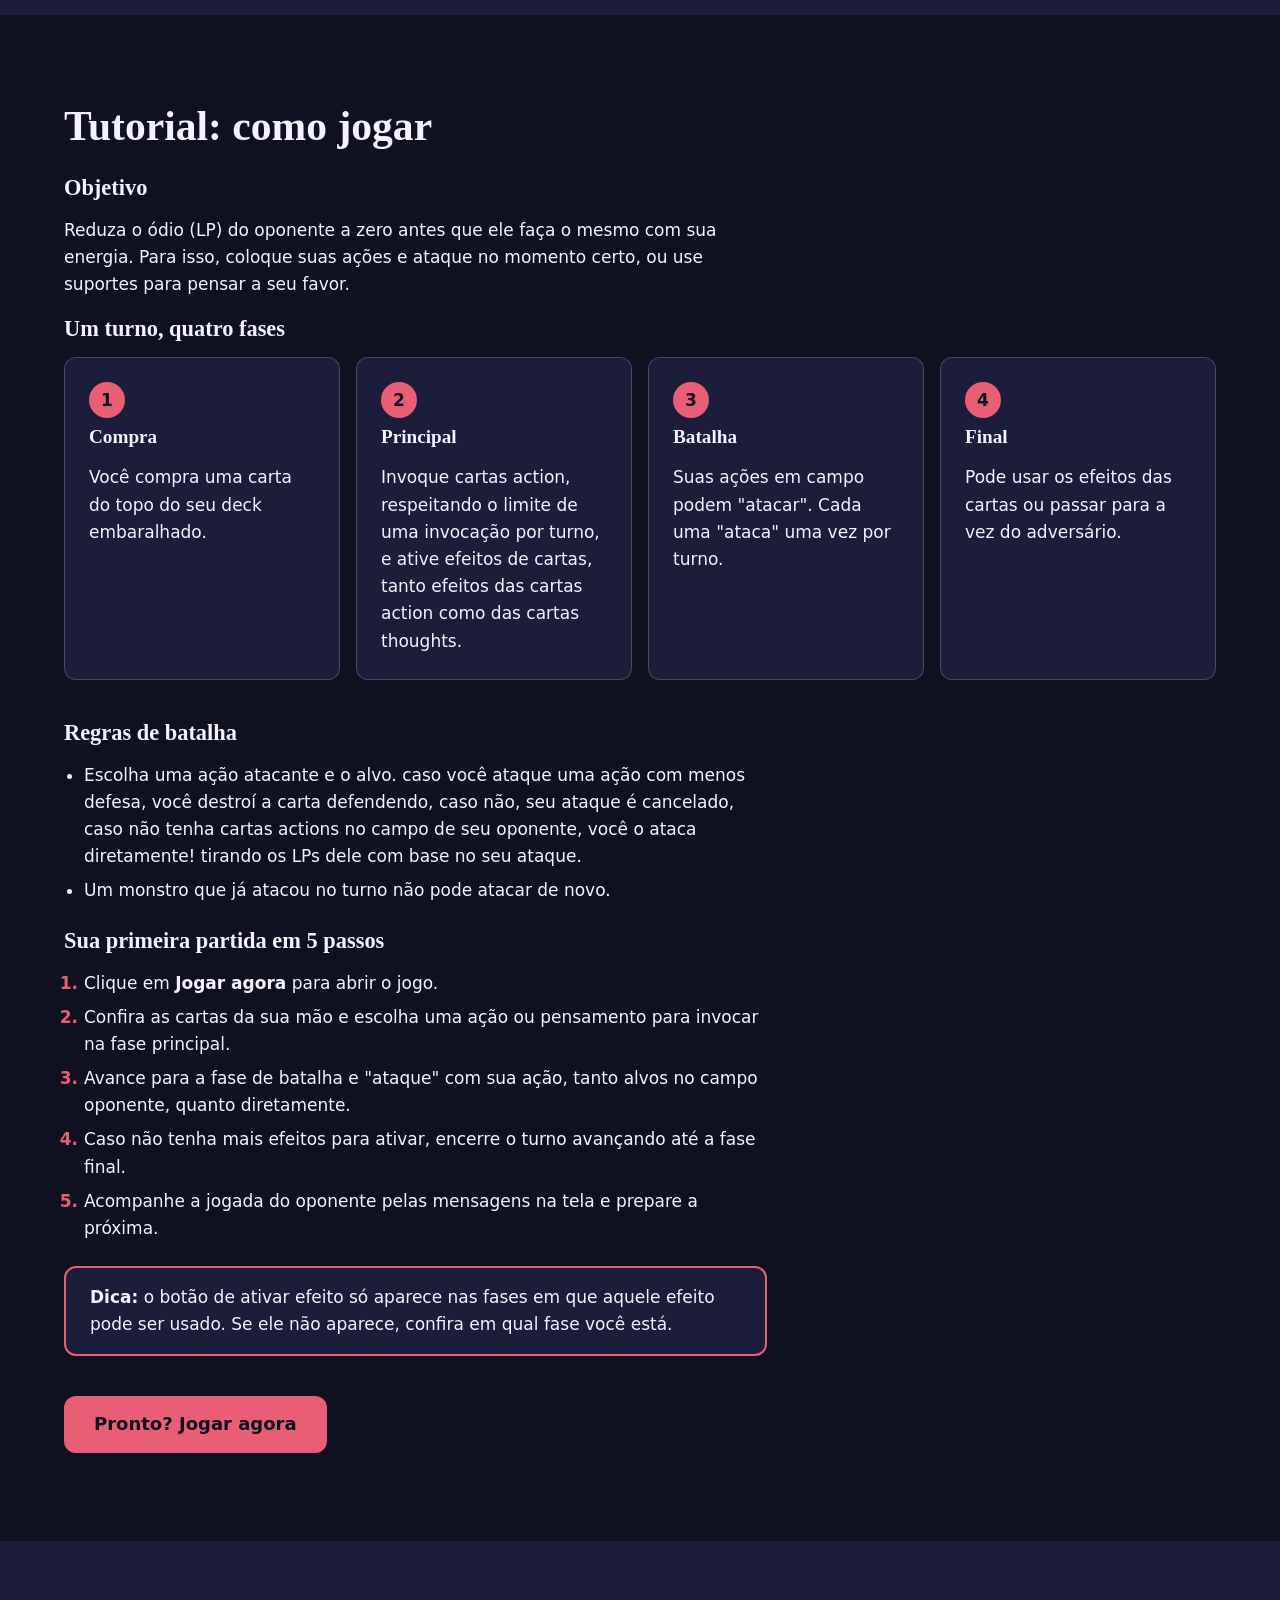
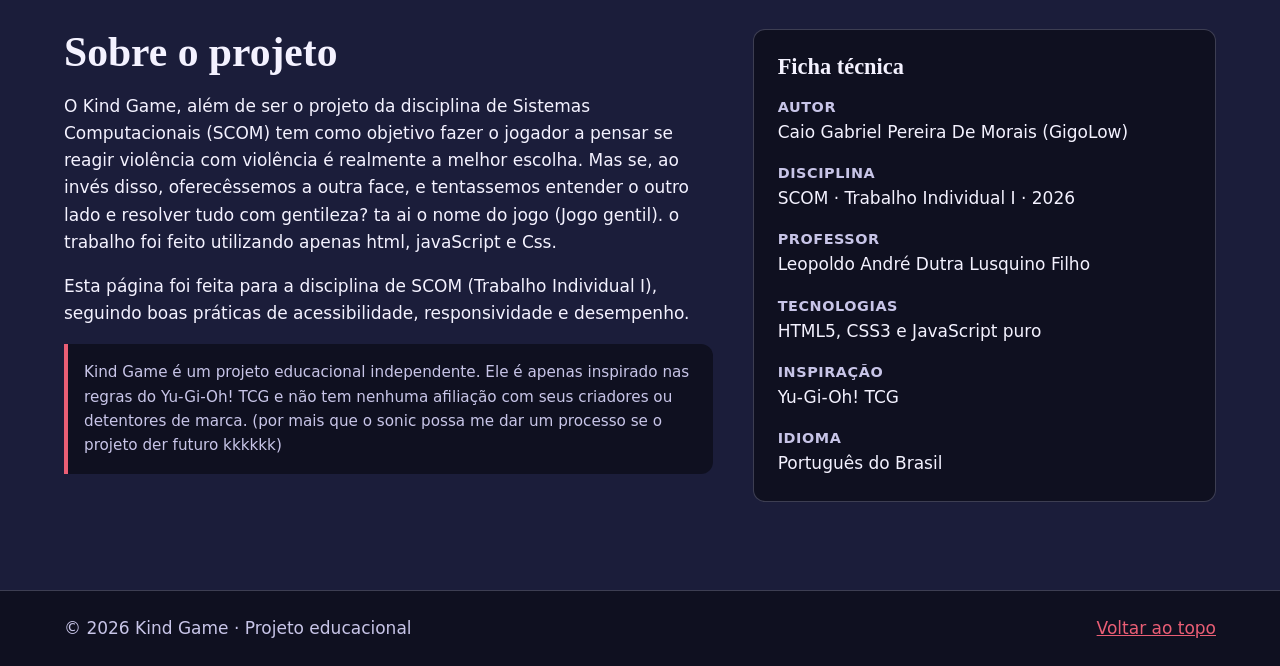
==== commit 073c606c: "Nesse commit foi implementado algumas atualizações visuais, correção de bugs, agora o deck do oponen" ====
--- a/Kind Game/homepage.html
+++ b/Kind Game/homepage.html
@@ -49,7 +49,7 @@
 
         <div class="hero__imagem">
           <img src="images/kind_br.png" width="480" height="400"
-               alt="São dois tipos de cartas a serem utilizadas, actions e thinkings, sendo para ataque e defesa, e suporte respectivamente.">
+               alt="São dois tipos de cartas a serem utilizadas, actions e thoughts, sendo para ataque e defesa, e suporte respectivamente.">
         </div>
       </div>
     </section>
@@ -71,8 +71,8 @@
 
           <article class="cartao">
             <p class="cartao__meta"><time datetime="2026-09-16">16 de setembro de 2026</time> · Interface</p>
-            <h3>Adição das cartas Thinking e correção de bugs! (Beta 0.0.2)</h3>
-            <p>Foi adicionado as primeiras Cartas Thinking! (cartas suporte), agora o jogador poderá usar cartas para se defender de ataques ou até comprar mais cartas! foram corrigidos bugs visuais e mecanicos, removido: ataque direto no primeiro turno. Adicionado: efeito de cartas Action.</p>
+            <h3>Adição das cartas thoughts e correção de bugs! (Beta 0.0.2)</h3>
+            <p>Foi adicionado as primeiras Cartas thoughts! (cartas suporte), agora o jogador poderá usar cartas para se defender de ataques ou até comprar mais cartas! foram corrigidos bugs visuais e mecanicos, removido: ataque direto no primeiro turno. Adicionado: efeito de cartas Action.</p>
           </article>
 
           <article class="cartao">
@@ -89,7 +89,7 @@
       <div class="container">
         <h2 id="titulo-jogo">O jogo</h2>
         <div class="texto-longo">
-          <p>O mundo ja esta cheio de ódio, cabe a você resolver isso. como? com amor é claro! se você amar ao próximo independente de qualquer coisa, o mundo se torna melhor pouco a pouco! em um deck de 42 cartas, você terá cartas de action e thinking para atacar/defender e dar suporte ao seu campo, use suas estratégias para esgotar a raiva de seu oponente, antes que suas energias se acabem! </p>
+          <p>O mundo ja esta cheio de ódio, cabe a você resolver isso. como? com amor é claro! se você amar ao próximo independente de qualquer coisa, o mundo se torna melhor pouco a pouco! em um deck de 42 cartas, você terá cartas de action e thoughts para atacar/defender e dar suporte ao seu campo, use suas estratégias para esgotar a raiva de seu oponente, antes que suas energias se acabem! </p>
           <p>Tudo é em português! Disponivel em celulares, tablets e computadores.</p>
         </div>
 
@@ -119,7 +119,7 @@
       <div class="container">
         <h2 id="titulo-enciclopedia">Enciclopédia de cartas</h2>
         <div class="texto-longo">
-          <p>Consulte as cartas do jogo. Cada carta tem nome, tipo, ilustração e efeito. As Ações e personagens Crossover também mostram os valores de ataque (ATK) e defesa (DEF).</p>
+          <p>Consulte as cartas do jogo que você pode utilizar. Cada carta tem nome, tipo, ilustração e efeito. As Ações e personagens Crossover também mostram os valores de ataque (ATK) e defesa (DEF).</p>
         </div>
 
         <!-- Os filtros ficam ocultos até o JavaScript carregar (melhoria progressiva). -->
@@ -133,7 +133,7 @@
             <legend>Tipo de carta</legend>
             <button type="button" class="botao botao--filtro" data-filtro="todas" aria-pressed="true">Todas</button>
             <button type="button" class="botao botao--filtro" data-filtro="Action" aria-pressed="false">Action</button>
-            <button type="button" class="botao botao--filtro" data-filtro="pensamentos" aria-pressed="false">Thinking</button>
+            <button type="button" class="botao botao--filtro" data-filtro="pensamentos" aria-pressed="false">thoughts</button>
         </form>
         <p class="filtros__resultado" id="resultado-filtro" role="status"></p>
 
@@ -142,7 +142,7 @@
 
           <article class="carta" data-tipo="Action">
             <figure class="carta__figura">
-              <img src="images/kind.jpg" width="320" height="240" loading="lazy"
+              <img src="images/kind.webp" width="320" height="240" loading="lazy"
                    alt="Ilustração abstrata em tons de laranja com um olho dourado, representando um monstro.">
               <figcaption class="carta__tipo">Action </figcaption>
             </figure>
@@ -158,7 +158,7 @@
 
           <article class="carta" data-tipo="Action">
             <figure class="carta__figura">
-              <img src="images/escutar.png" width="320" height="240" loading="lazy"
+              <img src="images/escutar.webp" width="320" height="240" loading="lazy"
                    alt="Ilustração abstrata em tons de laranja com um olho dourado, representando um monstro.">
               <figcaption class="carta__tipo">Action</figcaption>
             </figure>
@@ -174,7 +174,7 @@
 
           <article class="carta" data-tipo="Action">
             <figure class="carta__figura">
-              <img src="images/abraco.jpg" width="320" height="240" loading="lazy"
+              <img src="images/abraco.webp" width="320" height="240" loading="lazy"
                    alt="Ilustração abstrata em tons de laranja com um olho dourado, representando um monstro.">
               <figcaption class="carta__tipo">Action</figcaption>
             </figure>
@@ -190,7 +190,7 @@
 
            <article class="carta" data-tipo="Action">
             <figure class="carta__figura">
-              <img src="images/soniccard.jpg" width="320" height="240" loading="lazy"
+              <img src="images/soniccard.webp" width="320" height="240" loading="lazy"
                    alt="Ilustração abstrata em tons de laranja com um olho dourado, representando um monstro.">
               <figcaption class="carta__tipo">Action</figcaption>
             </figure>
@@ -206,7 +206,7 @@
 
            <article class="carta" data-tipo="Action">
             <figure class="carta__figura">
-              <img src="images/narutocard.jpg" width="320" height="240" loading="lazy"
+              <img src="images/narutocard.webp" width="320" height="240" loading="lazy"
                    alt="Ilustração abstrata em tons de laranja com um olho dourado, representando um monstro.">
               <figcaption class="carta__tipo">Action</figcaption>
             </figure>
@@ -222,7 +222,7 @@
 
           <article class="carta" data-tipo="Action">
             <figure class="carta__figura">
-              <img src="images/aranha.jpg" width="320" height="240" loading="lazy"
+              <img src="images/aranha.webp" width="320" height="240" loading="lazy"
                    alt="Ilustração abstrata em tons de laranja com um olho dourado, representando um monstro.">
               <figcaption class="carta__tipo">Action</figcaption>
             </figure>
@@ -238,7 +238,7 @@
 
            <article class="carta" data-tipo="Action">
             <figure class="carta__figura">
-              <img src="images/YUGI.jpg" width="320" height="240" loading="lazy"
+              <img src="images/YUGI.webp" width="320" height="240" loading="lazy"
                    alt="Ilustração abstrata em tons de laranja com um olho dourado, representando um monstro.">
               <figcaption class="carta__tipo">Action</figcaption>
             </figure>
@@ -254,7 +254,7 @@
 
            <article class="carta" data-tipo="Action">
             <figure class="carta__figura">
-              <img src="images/vida.jpg" width="320" height="240" loading="lazy"
+              <img src="images/vida.webp" width="320" height="240" loading="lazy"
                    alt="Ilustração abstrata em tons de laranja com um olho dourado, representando um monstro.">
               <figcaption class="carta__tipo">Action</figcaption>
             </figure>
@@ -270,7 +270,7 @@
 
            <article class="carta" data-tipo="Action">
             <figure class="carta__figura">
-              <img src="images/verdade.jpg" width="320" height="240" loading="lazy"
+              <img src="images/verdade.webp" width="320" height="240" loading="lazy"
                    alt="Ilustração abstrata em tons de laranja com um olho dourado, representando um monstro.">
               <figcaption class="carta__tipo">Action</figcaption>
             </figure>
@@ -286,7 +286,7 @@
 
            <article class="carta" data-tipo="Action">
             <figure class="carta__figura">
-              <img src="images/caminho.jpg" width="320" height="240" loading="lazy"
+              <img src="images/caminho.webp" width="320" height="240" loading="lazy"
                    alt="Ilustração abstrata em tons de laranja com um olho dourado, representando um monstro.">
               <figcaption class="carta__tipo">Action</figcaption>
             </figure>
@@ -302,7 +302,7 @@
 
            <article class="carta" data-tipo="Action">
             <figure class="carta__figura">
-              <img src="images/luz.jpg" width="320" height="240" loading="lazy"
+              <img src="images/luz.webp" width="320" height="240" loading="lazy"
                    alt="Ilustração abstrata em tons de laranja com um olho dourado, representando um monstro.">
               <figcaption class="carta__tipo">Action</figcaption>
             </figure>
@@ -318,7 +318,7 @@
 
            <article class="carta" data-tipo="Action">
             <figure class="carta__figura">
-              <img src="images/verbo.png" width="320" height="240" loading="lazy"
+              <img src="images/verbo.webp" width="320" height="240" loading="lazy"
                    alt="Ilustração abstrata em tons de laranja com um olho dourado, representando um monstro.">
               <figcaption class="carta__tipo">Action</figcaption>
             </figure>
@@ -336,7 +336,7 @@
             <figure class="carta__figura">
               <img src="images/aceitacao.webp" width="320" height="240" loading="lazy"
                    alt="Ilustração abstrata em tons de verde-água com uma estrela de cinco pontas dentro de círculos, representando uma magia.">
-              <figcaption class="carta__tipo">Thinking</figcaption>
+              <figcaption class="carta__tipo">thoughts</figcaption>
             </figure>
             <div class="carta__corpo">
               <h3 class="carta__nome">Aceitação</h3>
@@ -346,9 +346,9 @@
 
           <article class="carta" data-tipo="pensamentos">
             <figure class="carta__figura">
-              <img src="images/descanso.jpg" width="320" height="240" loading="lazy"
+              <img src="images/descanso.webp" width="320" height="240" loading="lazy"
                    alt="Ilustração abstrata em tons de verde-água com uma estrela de cinco pontas dentro de círculos, representando uma magia.">
-              <figcaption class="carta__tipo">Thinking</figcaption>
+              <figcaption class="carta__tipo">thoughts</figcaption>
             </figure>
             <div class="carta__corpo">
               <h3 class="carta__nome">Descanso</h3>
@@ -358,9 +358,9 @@
 
           <article class="carta" data-tipo="pensamentos">
             <figure class="carta__figura">
-              <img src="images/calma.jpg" width="320" height="240" loading="lazy"
+              <img src="images/calma.webp" width="320" height="240" loading="lazy"
                    alt="Ilustração abstrata em tons de roxo com um círculo escuro cercado de pontas, representando uma armadilha.">
-              <figcaption class="carta__tipo">Thinking</figcaption>
+              <figcaption class="carta__tipo">thoughts</figcaption>
             </figure>
             <div class="carta__corpo">
               <h3 class="carta__nome">Calma</h3>
@@ -390,7 +390,7 @@
           </li>
           <li class="cartao">
             <h4>Principal</h4>
-            <p>Invoque cartas action, respeitando o limite de uma invocação por turno, e ative efeitos de cartas, tanto efeitos das cartas action como das cartas thinking.</p>
+            <p>Invoque cartas action, respeitando o limite de uma invocação por turno, e ative efeitos de cartas, tanto efeitos das cartas action como das cartas thoughts.</p>
           </li>
           <li class="cartao">
             <h4>Batalha</h4>
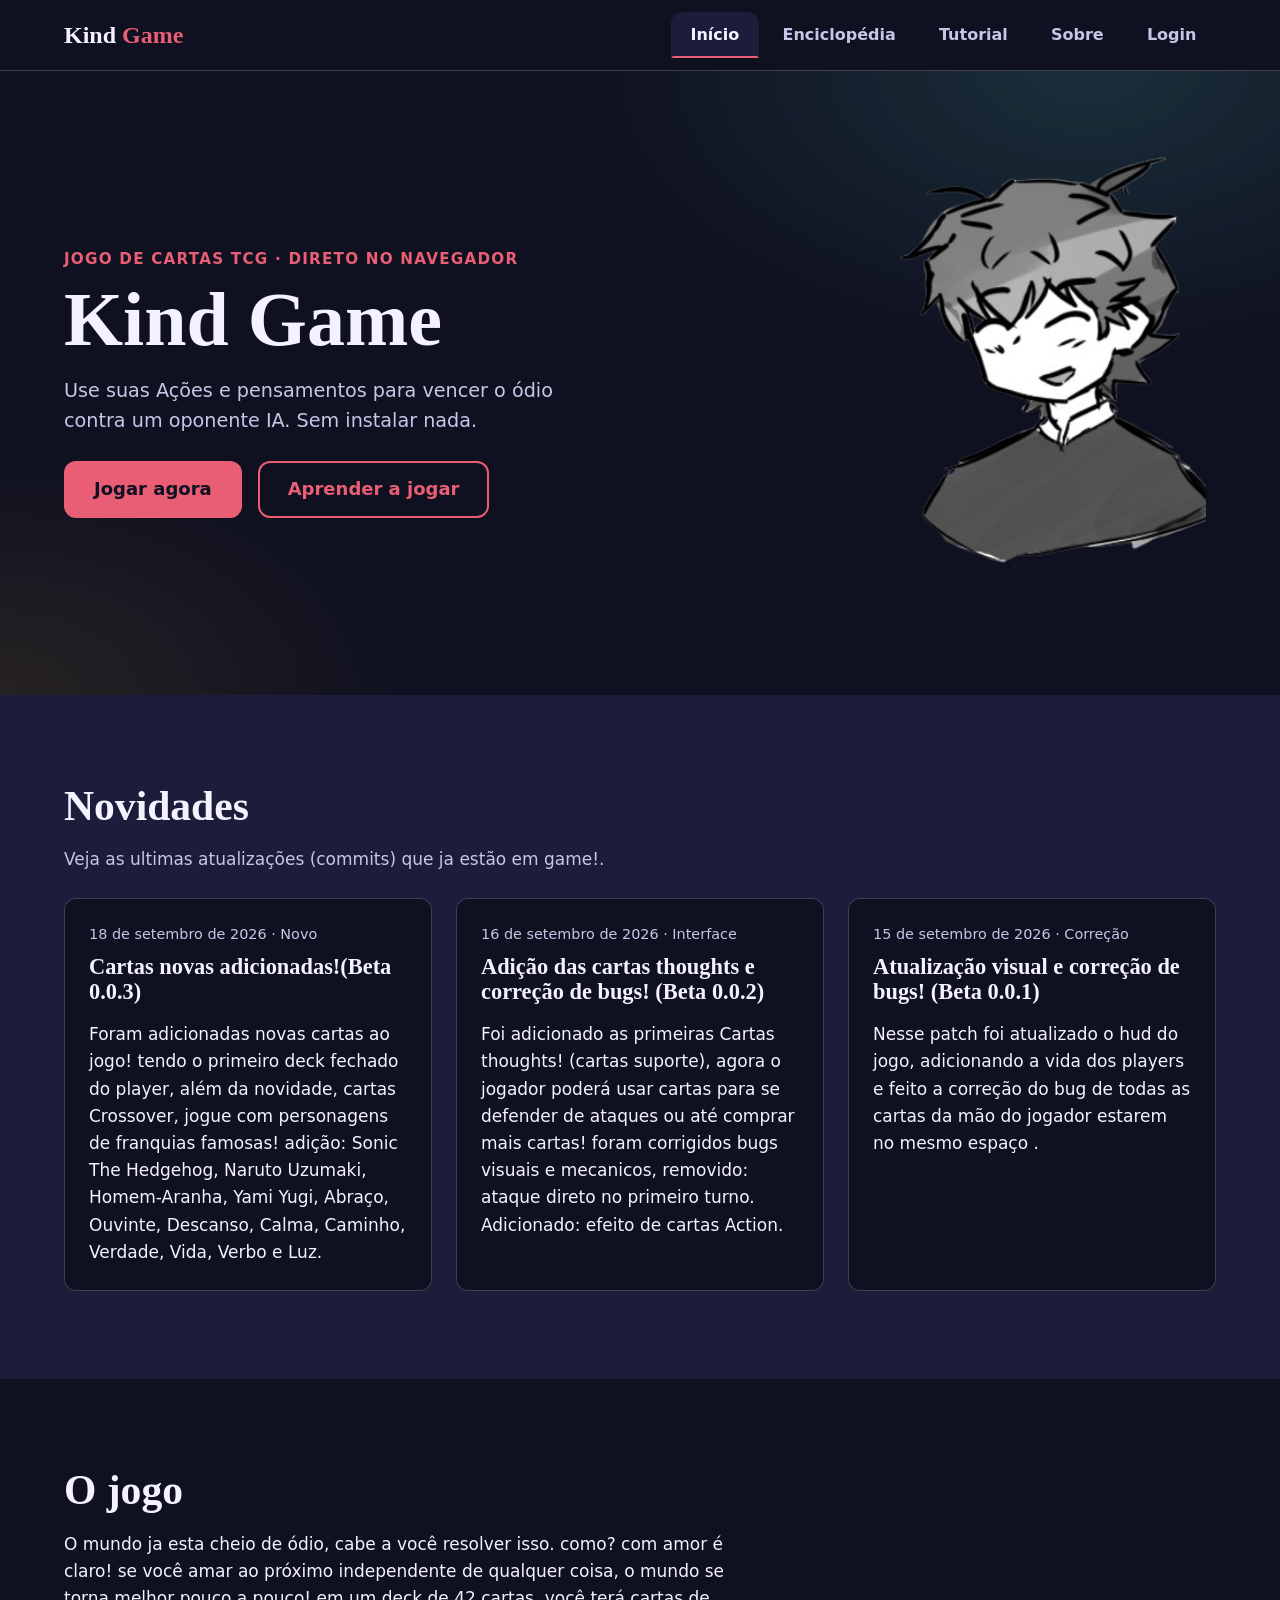
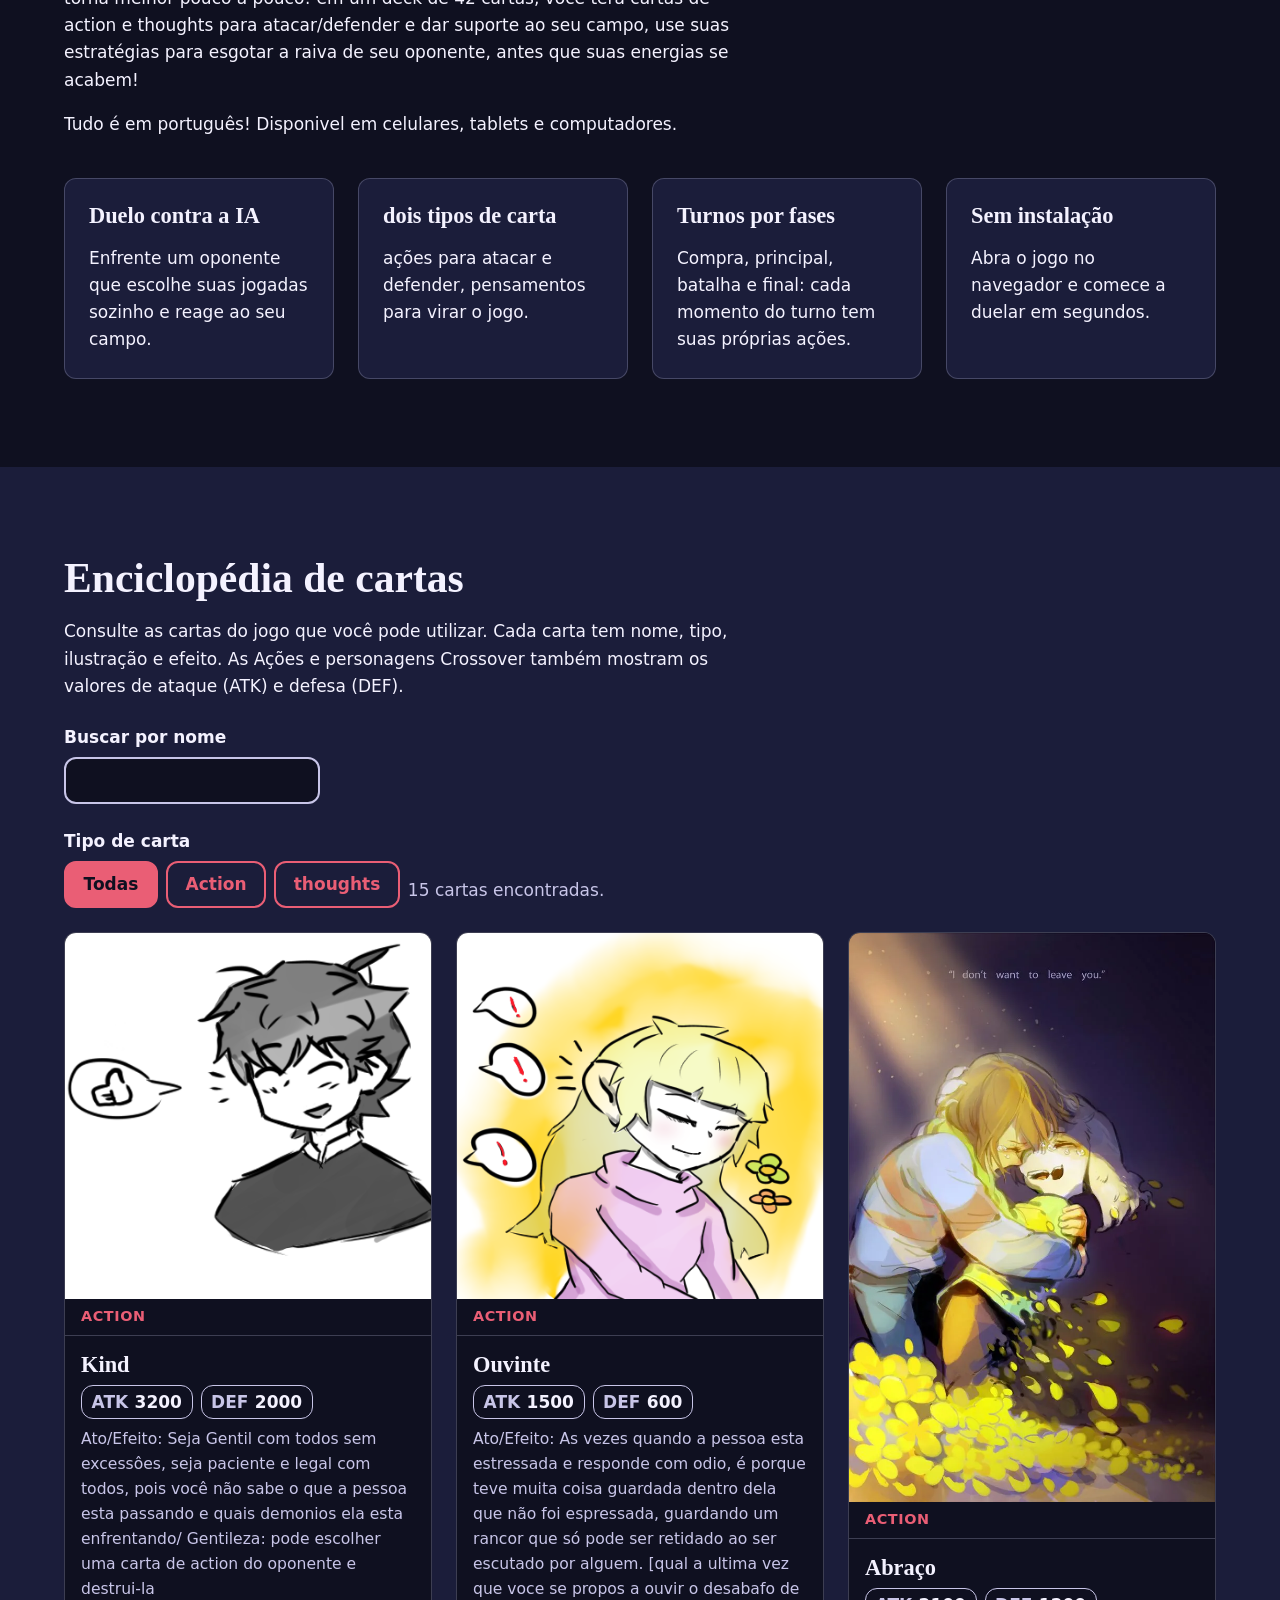
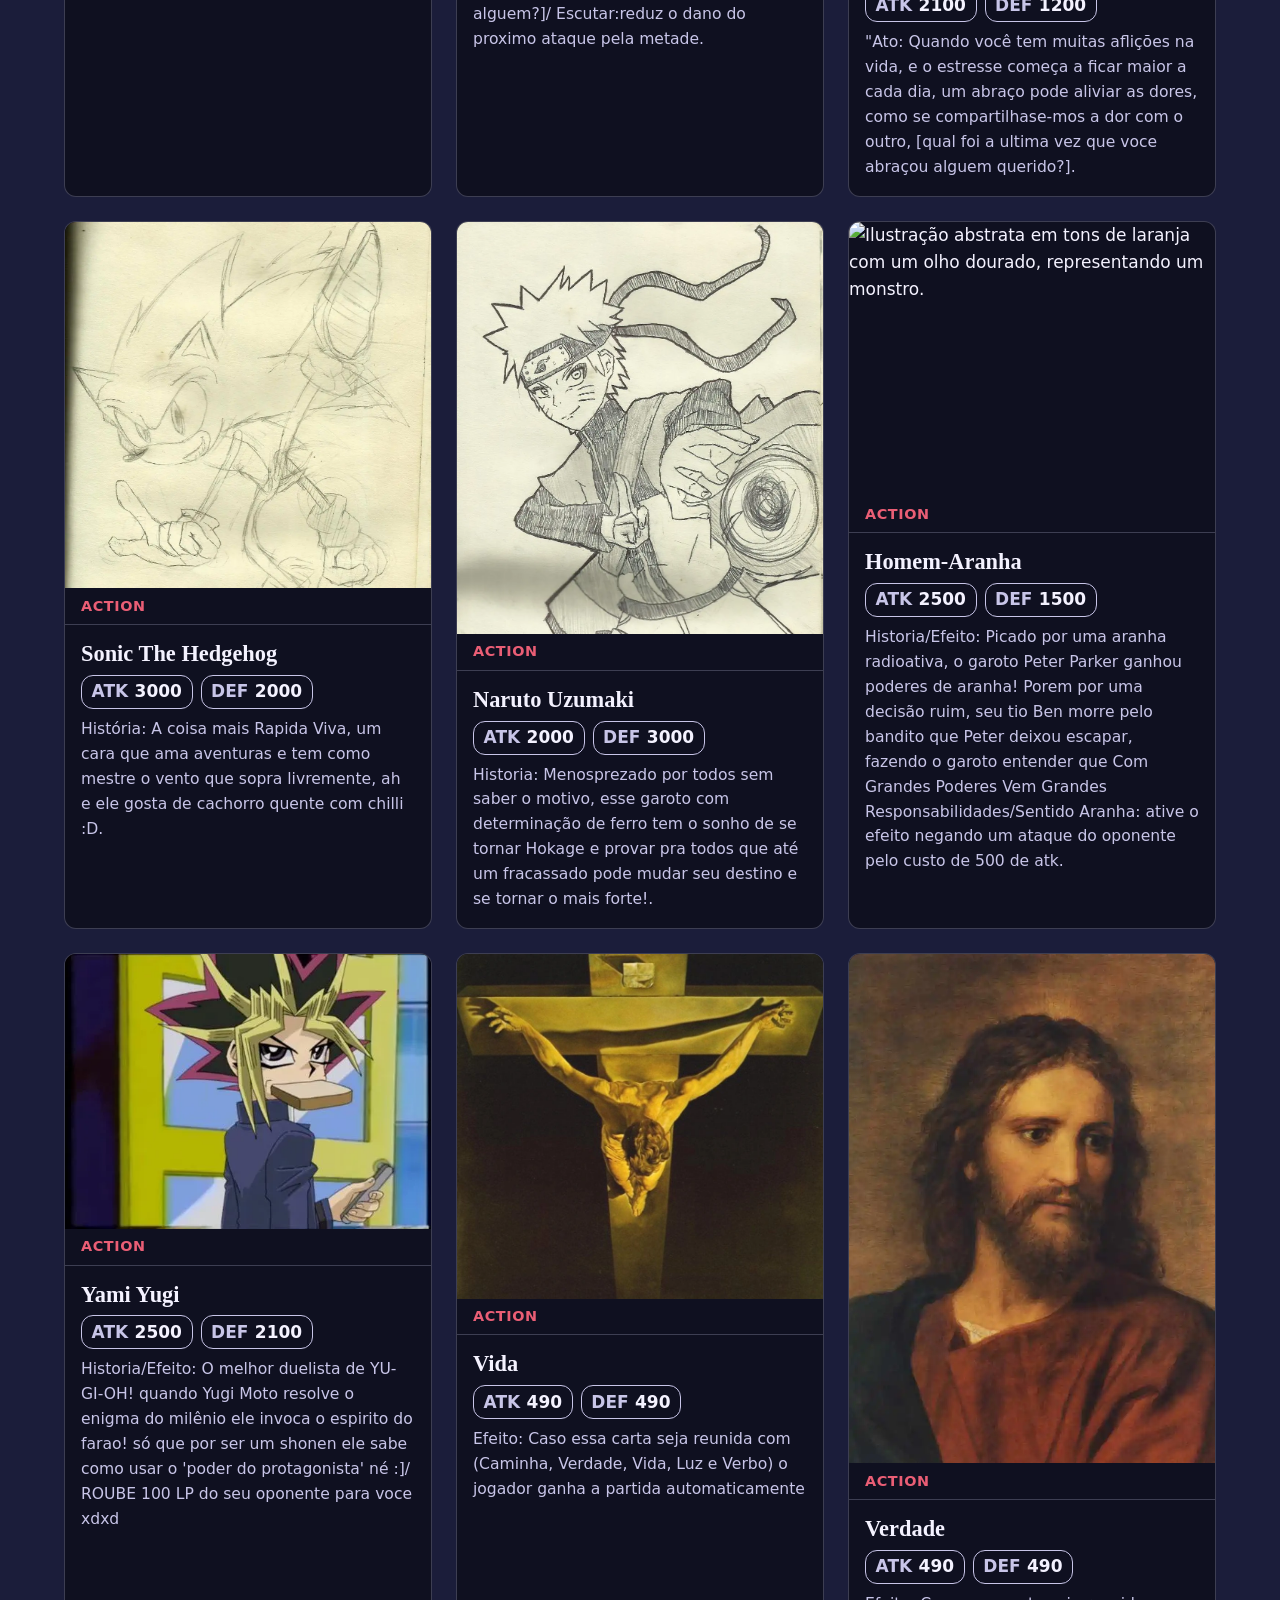
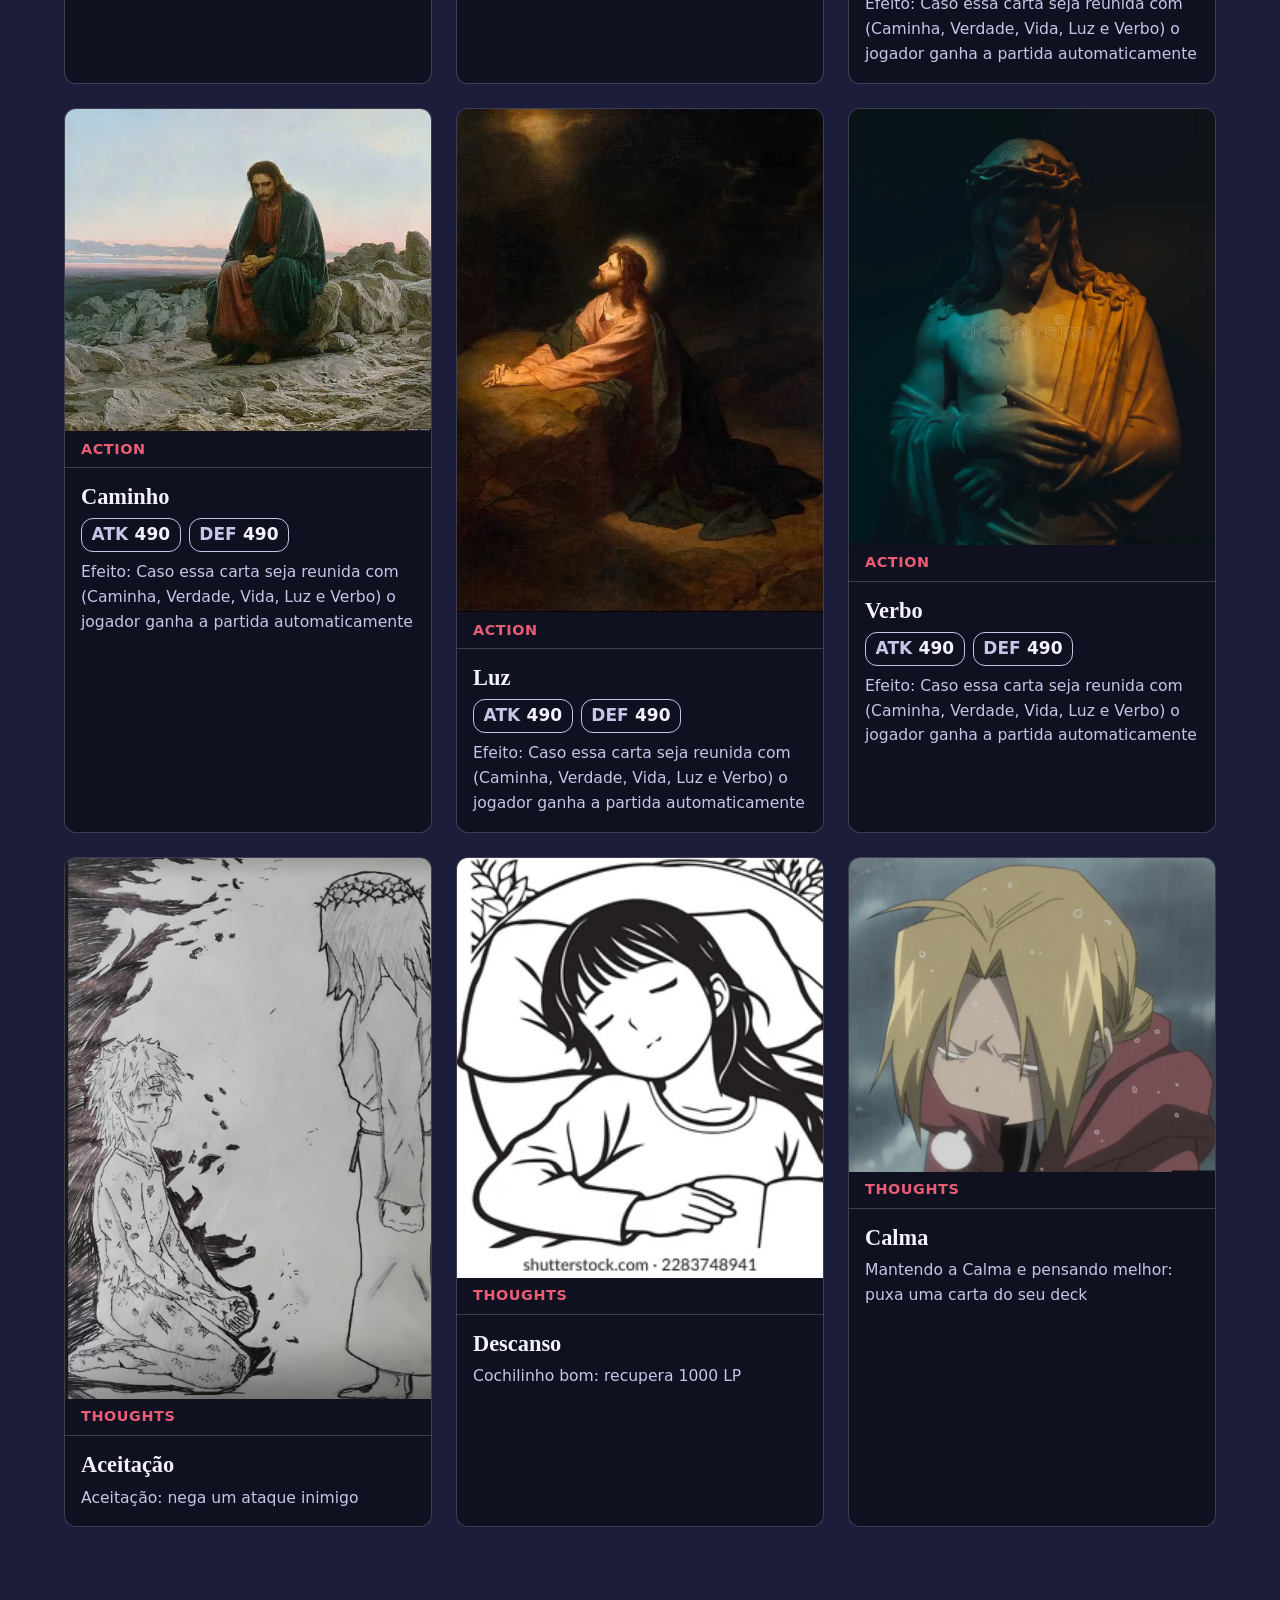
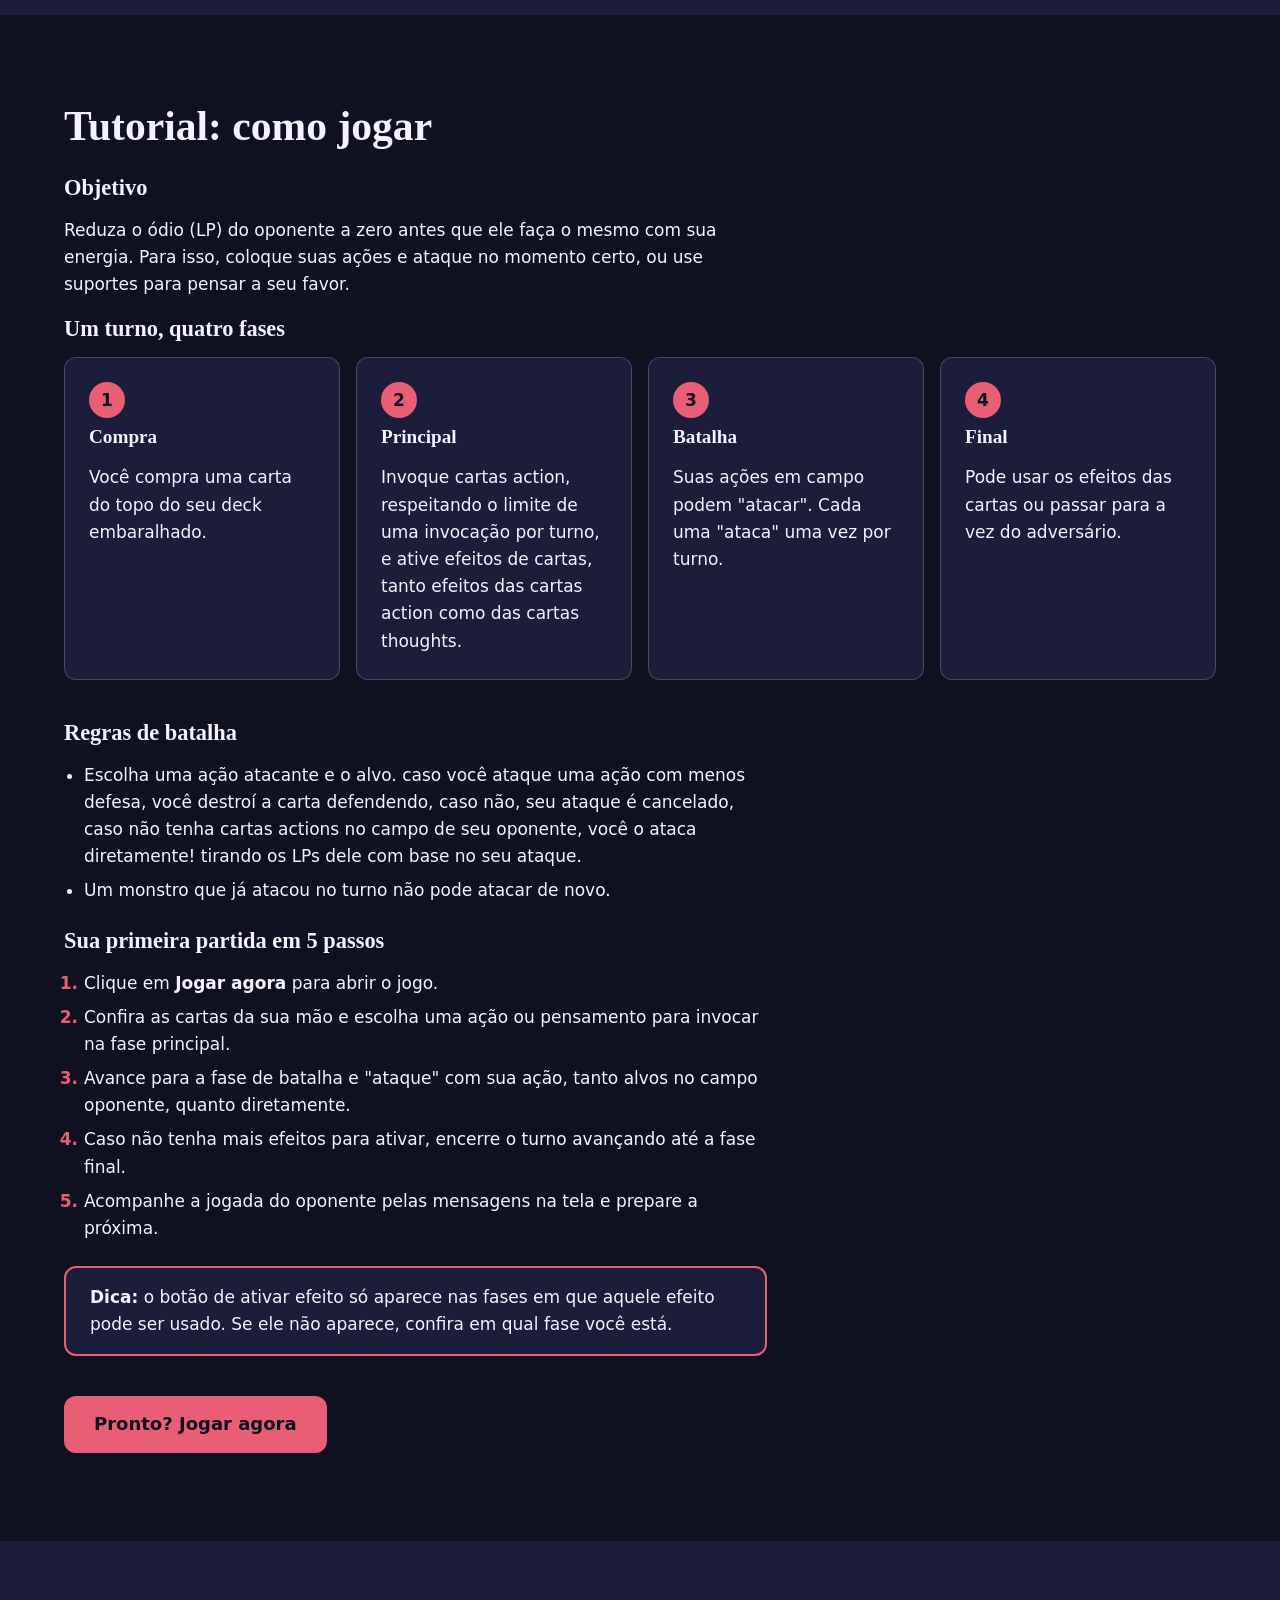
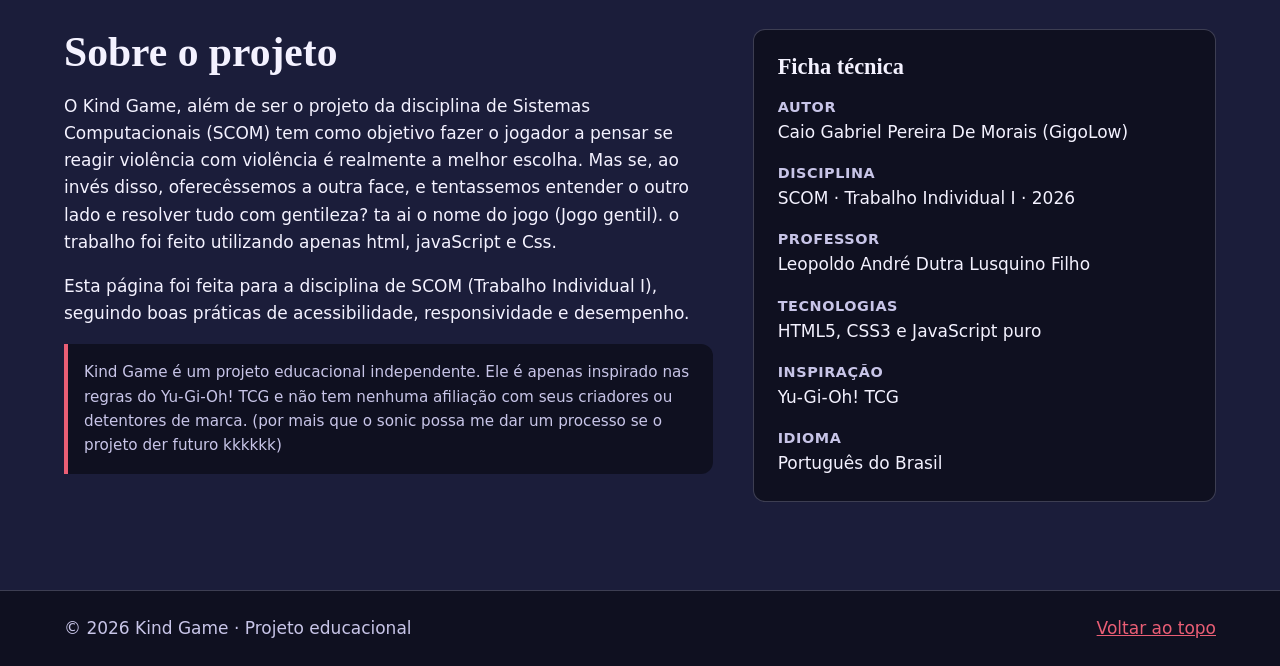
==== commit 5f7924bf: "Neste Commit foi atualizado o html da homepage adicionando a opção login, onde foi criado o html log" ====
--- a/Kind Game/homepage.html
+++ b/Kind Game/homepage.html
@@ -10,8 +10,8 @@
   <meta property="og:title" content="Kind Game - Jogo de cartas estratégico no navegador">
   <meta property="og:description" content="use suas Ações e pensamentos para vencer o ódio contra um oponente IA. Sem instalar nada.">
   <link rel="icon" href="images/kind.jpg" type="image/jpg">
-  <link rel="stylesheet" href="landing.css">
-  <script src="landing.js" defer></script>
+  <link rel="stylesheet" href="css/landing.css">
+  <script src="js/landing.js" defer></script>
 </head>
 <body>
   <a class="pular-link" href="#conteudo">Ir para o conteúdo principal</a>
@@ -27,6 +27,7 @@
           <li><a class="botao botao--menu" href="#enciclopedia">Enciclopédia</a></li>
           <li><a class="botao botao--menu" href="#tutorial">Tutorial</a></li>
           <li><a class="botao botao--menu" href="#sobre">Sobre</a></li>
+          <li><a class="botao botao--menu" href="login.html">Login</a></li>
         </ul>
       </nav>
     </div>
--- a/Kind Game/css/landing.css
+++ b/Kind Game/css/landing.css
@@ -0,0 +1,719 @@
+/* ==========================================================================
+   Kind Game – Landing page
+   Índice
+   1. Variáveis (design tokens)
+   2. Reset e base
+   3. Tipografia
+   4. Layout (container, grades, seções)
+   5. Botões
+   6. Cabeçalho e navegação
+   7. Hero (início)
+   8. Cartões (novidades, recursos, fases)
+   9. Enciclopédia (filtros e cartas)
+   10. Tutorial e Sobre
+   11. Rodapé
+   12. Responsividade (mobile-first)
+   13. Preferências do usuário (movimento reduzido)
+   ========================================================================== */
+
+
+/* ==========================================================================
+   1. VARIÁVEIS (design tokens)
+   Paleta com 6 cores principais + 2 famílias tipográficas.
+   ========================================================================== */
+:root {
+  /* Cores */
+  --cor-fundo: #0f1020;
+  --cor-superficie: #1b1d3a;
+  --cor-texto: #f4f2ff;
+  --cor-texto-suave: #c8c5e8;
+  --cor-destaque: #ea5e75;   /* dourado: ações principais */
+  --cor-apoio: #ea5e75;      /* ciano: foco, links e ações secundárias */
+
+  /* Bordas e raios */
+  --borda: 1px solid rgba(200, 197, 232, 0.25);
+  --raio: 0.75rem;
+
+  /* Tipografia */
+  --fonte-titulo: Georgia, "Times New Roman", serif;
+  --fonte-corpo: system-ui, -apple-system, "Segoe UI", Roboto, Arial, sans-serif;
+
+  /* Espaçamentos */
+  --espaco-1: 0.5rem;
+  --espaco-2: 1rem;
+  --espaco-3: 1.5rem;
+  --espaco-4: 2.5rem;
+  --espaco-secao: clamp(3rem, 8vw, 5.5rem);
+
+  /* Deslocamento das âncoras (evita o título colar no topo) */
+  --offset-ancora: 1rem;
+}
+
+
+/* ==========================================================================
+   2. RESET E BASE
+   ========================================================================== */
+*,
+*::before,
+*::after {
+  box-sizing: border-box;
+}
+
+html {
+  scroll-padding-top: var(--offset-ancora);
+}
+
+body {
+  margin: 0;
+  background: var(--cor-fundo);
+  color: var(--cor-texto);
+  font-family: var(--fonte-corpo);
+  font-size: 1.0625rem;      /* 17px: acima do mínimo de 16px */
+  line-height: 1.6;
+}
+
+img {
+  display: block;
+  max-width: 100%;
+  height: auto;
+}
+
+/* O atributo hidden precisa vencer regras de display definidas abaixo */
+[hidden] {
+  display: none !important;
+}
+
+a {
+  color: var(--cor-apoio);
+}
+
+/* Foco visível e consistente em todos os elementos interativos */
+:focus-visible {
+  outline: 3px solid var(--cor-apoio);
+  outline-offset: 3px;
+}
+
+/* <main> recebe foco só via link "pular"; não é interativo, então sem contorno */
+main:focus {
+  outline: none;
+}
+
+
+/* ==========================================================================
+   3. TIPOGRAFIA
+   Escala clara entre níveis de título.
+   ========================================================================== */
+h1,
+h2,
+h3,
+h4 {
+  margin: 0 0 var(--espaco-2);
+  font-family: var(--fonte-titulo);
+  line-height: 1.15;
+  color: var(--cor-texto);
+}
+
+h1 {
+  font-size: clamp(2.75rem, 8vw, 4.75rem);
+  line-height: 1.05;
+}
+
+h2 {
+  font-size: clamp(1.9rem, 4.5vw, 2.6rem);
+}
+
+h3 {
+  font-size: 1.4rem;
+}
+
+h4 {
+  font-size: 1.2rem;
+}
+
+p {
+  margin: 0 0 1em;
+}
+
+.texto-longo {
+  max-width: 65ch;           /* linhas entre 45 e 90 caracteres */
+}
+
+.texto-longo h3 {
+  margin-top: var(--espaco-3);
+}
+
+.texto-longo ul,
+.texto-longo ol {
+  margin: 0 0 1em;
+  padding-left: 1.25rem;
+}
+
+.texto-longo li + li {
+  margin-top: 0.4em;
+}
+
+.aviso {
+  padding: var(--espaco-2);
+  border-left: 4px solid var(--cor-destaque);
+  border-radius: 0 var(--raio) var(--raio) 0;
+  background: var(--cor-fundo);
+  color: var(--cor-texto-suave);
+  font-size: 0.95rem;
+}
+
+
+/* ==========================================================================
+   4. LAYOUT
+   ========================================================================== */
+.container {
+  width: min(100% - 2rem, 72rem);
+  margin-inline: auto;
+}
+
+.secao {
+  --fundo-cartao: var(--cor-superficie);
+  padding-block: var(--espaco-secao);
+}
+
+/* Seções alternadas: o fundo do cartão inverte para manter o contraste visual */
+.secao--alt {
+  --fundo-cartao: var(--cor-fundo);
+  background: var(--cor-superficie);
+}
+
+.secao__intro {
+  max-width: 65ch;
+  color: var(--cor-texto-suave);
+}
+
+.grade {
+  display: grid;
+  gap: var(--espaco-3);
+  margin-top: var(--espaco-3);
+  padding: 0;
+  list-style: none;
+}
+
+/* Link "pular para o conteúdo" – visível apenas ao receber foco */
+.pular-link {
+  position: absolute;
+  top: 0;
+  left: 1rem;
+  z-index: 100;
+  padding: 0.75rem 1rem;
+  border-radius: 0 0 var(--raio) var(--raio);
+  background: var(--cor-destaque);
+  color: var(--cor-fundo);
+  font-weight: 700;
+  transform: translateY(-120%);
+}
+
+.pular-link:focus {
+  transform: translateY(0);
+}
+
+
+/* ==========================================================================
+   5. BOTÕES
+   Um único componente (.botao) com variações por modificador.
+   ========================================================================== */
+.botao {
+  display: inline-flex;
+  align-items: center;
+  justify-content: center;
+  min-height: 2.75rem;       /* alvo de toque confortável */
+  padding: 0.5rem 1.1rem;
+  border: 2px solid transparent;
+  border-radius: var(--raio);
+  font: inherit;
+  font-weight: 700;
+  text-decoration: none;
+  cursor: pointer;
+  transition: transform 0.15s ease, background-color 0.15s ease, color 0.15s ease, border-color 0.15s ease;
+}
+
+.botao:hover {
+  transform: translateY(-2px);
+}
+
+.botao--grande {
+  min-height: 3.25rem;
+  padding: 0.75rem 1.75rem;
+  font-size: 1.125rem;
+}
+
+/* Ação principal (jogar) */
+.botao--primario {
+  background: var(--cor-destaque);
+  color: var(--cor-fundo);
+}
+
+.botao--primario:hover {
+  background: var(--cor-texto);
+}
+
+/* Ação secundária */
+.botao--secundario,
+.botao--filtro {
+  border-color: var(--cor-apoio);
+  background: transparent;
+  color: var(--cor-apoio);
+}
+
+.botao--secundario:hover,
+.botao--filtro:hover,
+.botao--filtro[aria-pressed="true"] {
+  background: var(--cor-apoio);
+  color: var(--cor-fundo);
+}
+
+/* Botões da navegação principal (compactos no celular para caber em uma linha) */
+.botao--menu {
+  padding-inline: 0.4rem;
+  background: transparent;
+  color: var(--cor-texto-suave);
+  font-size: 0.9rem;
+}
+
+.botao--menu:hover {
+  border-color: rgba(200, 197, 232, 0.5);
+  color: var(--cor-texto);
+}
+
+/* Página/seção atual: cor + sublinhado (não depende só de cor) */
+.botao--menu[aria-current="location"] {
+  border-bottom-color: var(--cor-destaque);
+  border-radius: var(--raio) var(--raio) 0 0;
+  background: var(--cor-superficie);
+  color: var(--cor-texto);
+}
+
+
+/* ==========================================================================
+   6. CABEÇALHO E NAVEGAÇÃO
+   ========================================================================== */
+.topo {
+  background: var(--cor-fundo);
+  border-bottom: var(--borda);
+}
+
+.topo__interno {
+  display: flex;
+  flex-wrap: wrap;
+  align-items: center;
+  justify-content: space-between;
+  gap: var(--espaco-1) var(--espaco-3);
+  padding-block: 0.75rem;
+}
+
+.marca {
+  font-family: var(--fonte-titulo);
+  font-size: 1.5rem;
+  font-weight: 700;
+  color: var(--cor-texto);
+  text-decoration: none;
+}
+
+.marca__destaque {
+  color: var(--cor-destaque);
+}
+
+/* No celular o menu ocupa a linha inteira e distribui os botões */
+.menu {
+  flex-basis: 100%;
+}
+
+.menu__lista {
+  display: flex;
+  flex-wrap: wrap;
+  justify-content: space-between;
+  gap: 0.25rem;
+  margin: 0;
+  padding: 0;
+  list-style: none;
+}
+
+
+/* ==========================================================================
+   7. HERO (INÍCIO)
+   ========================================================================== */
+.hero {
+  padding-block: clamp(2rem, 6vw, 4.5rem);
+  background:
+    radial-gradient(50rem 28rem at 85% 0%, rgba(94, 234, 212, 0.14), transparent 65%),
+    radial-gradient(40rem 24rem at 0% 100%, rgba(245, 197, 66, 0.1), transparent 65%),
+    var(--cor-fundo);
+}
+
+.hero__grade {
+  display: grid;
+  gap: var(--espaco-4);
+  align-items: center;
+}
+
+.hero__etiqueta {
+  margin-bottom: var(--espaco-1);
+  color: var(--cor-apoio);
+  font-size: 0.95rem;
+  font-weight: 700;
+  letter-spacing: 0.08em;
+  text-transform: uppercase;
+}
+
+.hero__lead {
+  max-width: 34rem;
+  margin-bottom: var(--espaco-3);
+  color: var(--cor-texto-suave);
+  font-size: 1.2rem;
+}
+
+.hero__acoes {
+  display: flex;
+  flex-wrap: wrap;
+  gap: var(--espaco-2);
+}
+
+.hero__imagem img {
+  width: min(100%, 30rem);
+  margin-inline: auto;
+}
+
+
+/* ==========================================================================
+   8. CARTÕES (novidades, recursos, fases)
+   ========================================================================== */
+.cartao {
+  padding: var(--espaco-3);
+  border: var(--borda);
+  border-radius: var(--raio);
+  background: var(--fundo-cartao);
+}
+
+.cartao p:last-child {
+  margin-bottom: 0;
+}
+
+.cartao__meta {
+  margin-bottom: var(--espaco-1);
+  color: var(--cor-texto-suave);
+  font-size: 0.9rem;
+}
+
+.lista-recursos {
+  margin-block: var(--espaco-4) 0;
+}
+
+.fases {
+  display: grid;
+  gap: var(--espaco-2);
+  margin: var(--espaco-2) 0 var(--espaco-4);
+  padding: 0;
+  list-style: none;
+  counter-reset: fase;
+}
+
+.fases li {
+  counter-increment: fase;
+}
+
+/* Número da fase gerado por CSS; a lista continua sendo uma <ol> semântica */
+.fases li::before {
+  content: counter(fase);
+  display: grid;
+  place-items: center;
+  width: 2.25rem;
+  height: 2.25rem;
+  margin-bottom: var(--espaco-1);
+  border-radius: 50%;
+  background: var(--cor-destaque);
+  color: var(--cor-fundo);
+  font-weight: 700;
+}
+
+
+/* ==========================================================================
+   9. ENCICLOPÉDIA (filtros e cartas)
+   ========================================================================== */
+.filtros {
+  display: flex;
+  flex-wrap: wrap;
+  align-items: flex-end;
+  gap: var(--espaco-3);
+  margin-top: var(--espaco-3);
+}
+
+.campo {
+  display: flex;
+  flex-direction: column;
+  gap: 0.35rem;
+  min-width: min(100%, 16rem);
+}
+
+.campo label,
+.filtros__tipos legend {
+  font-weight: 700;
+}
+
+.campo input {
+  min-height: 2.75rem;
+  padding: 0.5rem 0.75rem;
+  border: 2px solid var(--cor-texto-suave);
+  border-radius: var(--raio);
+  background: var(--cor-fundo);
+  color: var(--cor-texto);
+  font: inherit;
+}
+
+.filtros__tipos {
+  display: flex;
+  flex-wrap: wrap;
+  gap: var(--espaco-1);
+  margin: 0;
+  padding: 0;
+  border: 0;
+}
+
+.filtros__tipos legend {
+  width: 100%;
+  margin-bottom: 0.35rem;
+  padding: 0;
+}
+
+.filtros__resultado {
+  min-height: 1.6em;
+  margin: var(--espaco-2) 0 0;
+  color: var(--cor-texto-suave);
+}
+
+.grade--cartas {
+  margin-top: var(--espaco-2);
+}
+
+.carta {
+  display: flex;
+  flex-direction: column;
+  overflow: hidden;
+  border: var(--borda);
+  border-radius: var(--raio);
+  background: var(--fundo-cartao);
+  transition: transform 0.15s ease, border-color 0.15s ease;
+}
+
+.carta:hover {
+  transform: translateY(-3px);
+  border-color: var(--cor-destaque);
+}
+
+.carta__figura {
+  margin: 0;
+}
+
+.carta__figura img {
+  width: 100%;
+}
+
+.carta__tipo {
+  padding: 0.4rem var(--espaco-2);
+  border-bottom: var(--borda);
+  color: var(--cor-destaque);
+  font-size: 0.9rem;
+  font-weight: 700;
+  letter-spacing: 0.04em;
+  text-transform: uppercase;
+}
+
+.carta__corpo {
+  padding: var(--espaco-2);
+}
+
+.carta__nome {
+  margin-bottom: var(--espaco-1);
+}
+
+.carta__stats {
+  display: flex;
+  gap: var(--espaco-1);
+  margin: 0 0 var(--espaco-1);
+}
+
+.carta__stats div {
+  display: flex;
+  gap: 0.4rem;
+  padding: 0.15rem 0.6rem;
+  border: 1px solid var(--cor-texto-suave);
+  border-radius: var(--raio);
+}
+
+.carta__stats dt {
+  color: var(--cor-texto-suave);
+  font-weight: 700;
+}
+
+.carta__stats dd {
+  margin: 0;
+  font-weight: 700;
+}
+
+.carta__efeito {
+  margin: 0;
+  color: var(--cor-texto-suave);
+  font-size: 0.975rem;
+}
+
+
+/* ==========================================================================
+   10. TUTORIAL E SOBRE
+   ========================================================================== */
+.passos li::marker {
+  color: var(--cor-destaque);
+  font-weight: 700;
+}
+
+.dica {
+  max-width: 65ch;
+  margin-top: var(--espaco-3);
+  padding: var(--espaco-2) var(--espaco-3);
+  border: 2px solid var(--cor-apoio);
+  border-radius: var(--raio);
+  background: var(--cor-superficie);
+}
+
+.dica p {
+  margin: 0;
+}
+
+.tutorial__cta {
+  margin: var(--espaco-4) 0 0;
+}
+
+.sobre__grade {
+  display: grid;
+  gap: var(--espaco-4);
+  align-items: start;
+}
+
+.ficha {
+  display: grid;
+  gap: var(--espaco-2);
+  margin: 0;
+}
+
+.ficha dt {
+  color: var(--cor-texto-suave);
+  font-size: 0.9rem;
+  font-weight: 700;
+  letter-spacing: 0.04em;
+  text-transform: uppercase;
+}
+
+.ficha dd {
+  margin: 0;
+}
+
+
+/* ==========================================================================
+   11. RODAPÉ
+   ========================================================================== */
+.rodape {
+  padding-block: var(--espaco-3);
+  border-top: var(--borda);
+  background: var(--cor-fundo);
+  color: var(--cor-texto-suave);
+}
+
+.rodape__interno {
+  display: flex;
+  flex-wrap: wrap;
+  justify-content: space-between;
+  gap: var(--espaco-1) var(--espaco-3);
+}
+
+.rodape p {
+  margin: 0;
+}
+
+
+/* ==========================================================================
+   12. RESPONSIVIDADE (mobile-first)
+   Base = celular. Os blocos abaixo só acrescentam regras para telas maiores.
+   ========================================================================== */
+
+/* Tablet pequeno: ≥ 40em (640px) */
+@media (min-width: 40em) {
+  .botao--menu {
+    padding-inline: 1.1rem;
+    font-size: 1rem;
+  }
+
+  .menu {
+    flex-basis: auto;
+  }
+
+  .menu__lista {
+    justify-content: flex-start;
+  }
+
+  .grade--3,
+  .grade--4,
+  .grade--cartas {
+    grid-template-columns: repeat(2, 1fr);
+  }
+
+  .fases {
+    grid-template-columns: repeat(2, 1fr);
+  }
+}
+
+/* Tablet grande / desktop pequeno: ≥ 56em (896px) */
+@media (min-width: 56em) {
+  :root {
+    --offset-ancora: 5.5rem;
+  }
+
+  /* Cabeçalho fixo no topo para navegar de qualquer ponto da página */
+  .topo {
+    position: sticky;
+    top: 0;
+    z-index: 50;
+  }
+
+  .hero__grade {
+    grid-template-columns: 1.1fr 0.9fr;
+  }
+
+  .grade--3,
+  .grade--cartas {
+    grid-template-columns: repeat(3, 1fr);
+  }
+
+  .grade--4,
+  .fases {
+    grid-template-columns: repeat(4, 1fr);
+  }
+
+  .sobre__grade {
+    grid-template-columns: 1.4fr 1fr;
+  }
+}
+
+
+/* ==========================================================================
+   13. PREFERÊNCIAS DO USUÁRIO
+   ========================================================================== */
+@media (prefers-reduced-motion: no-preference) {
+  html {
+    scroll-behavior: smooth;
+  }
+}
+
+@media (prefers-reduced-motion: reduce) {
+  .botao,
+  .carta {
+    transition: none;
+  }
+
+  .botao:hover,
+  .carta:hover {
+    transform: none;
+  }
+}
